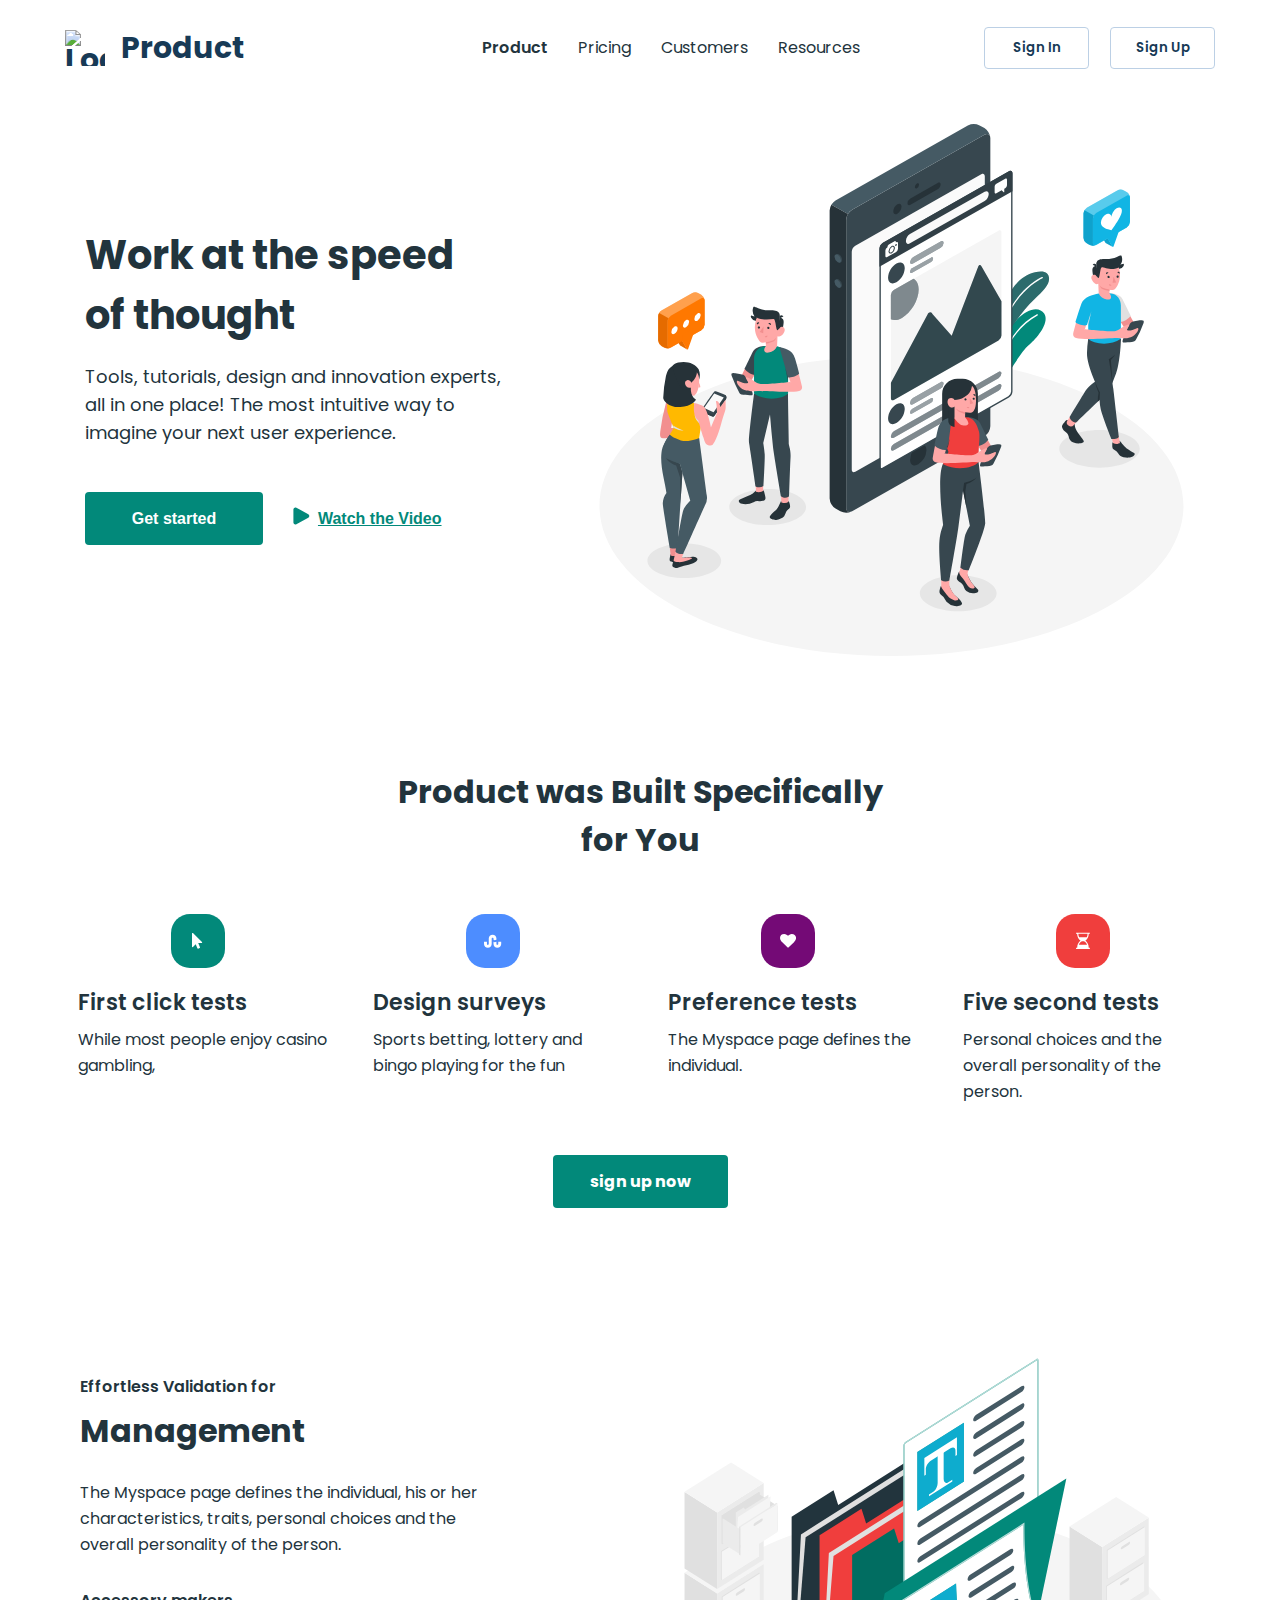
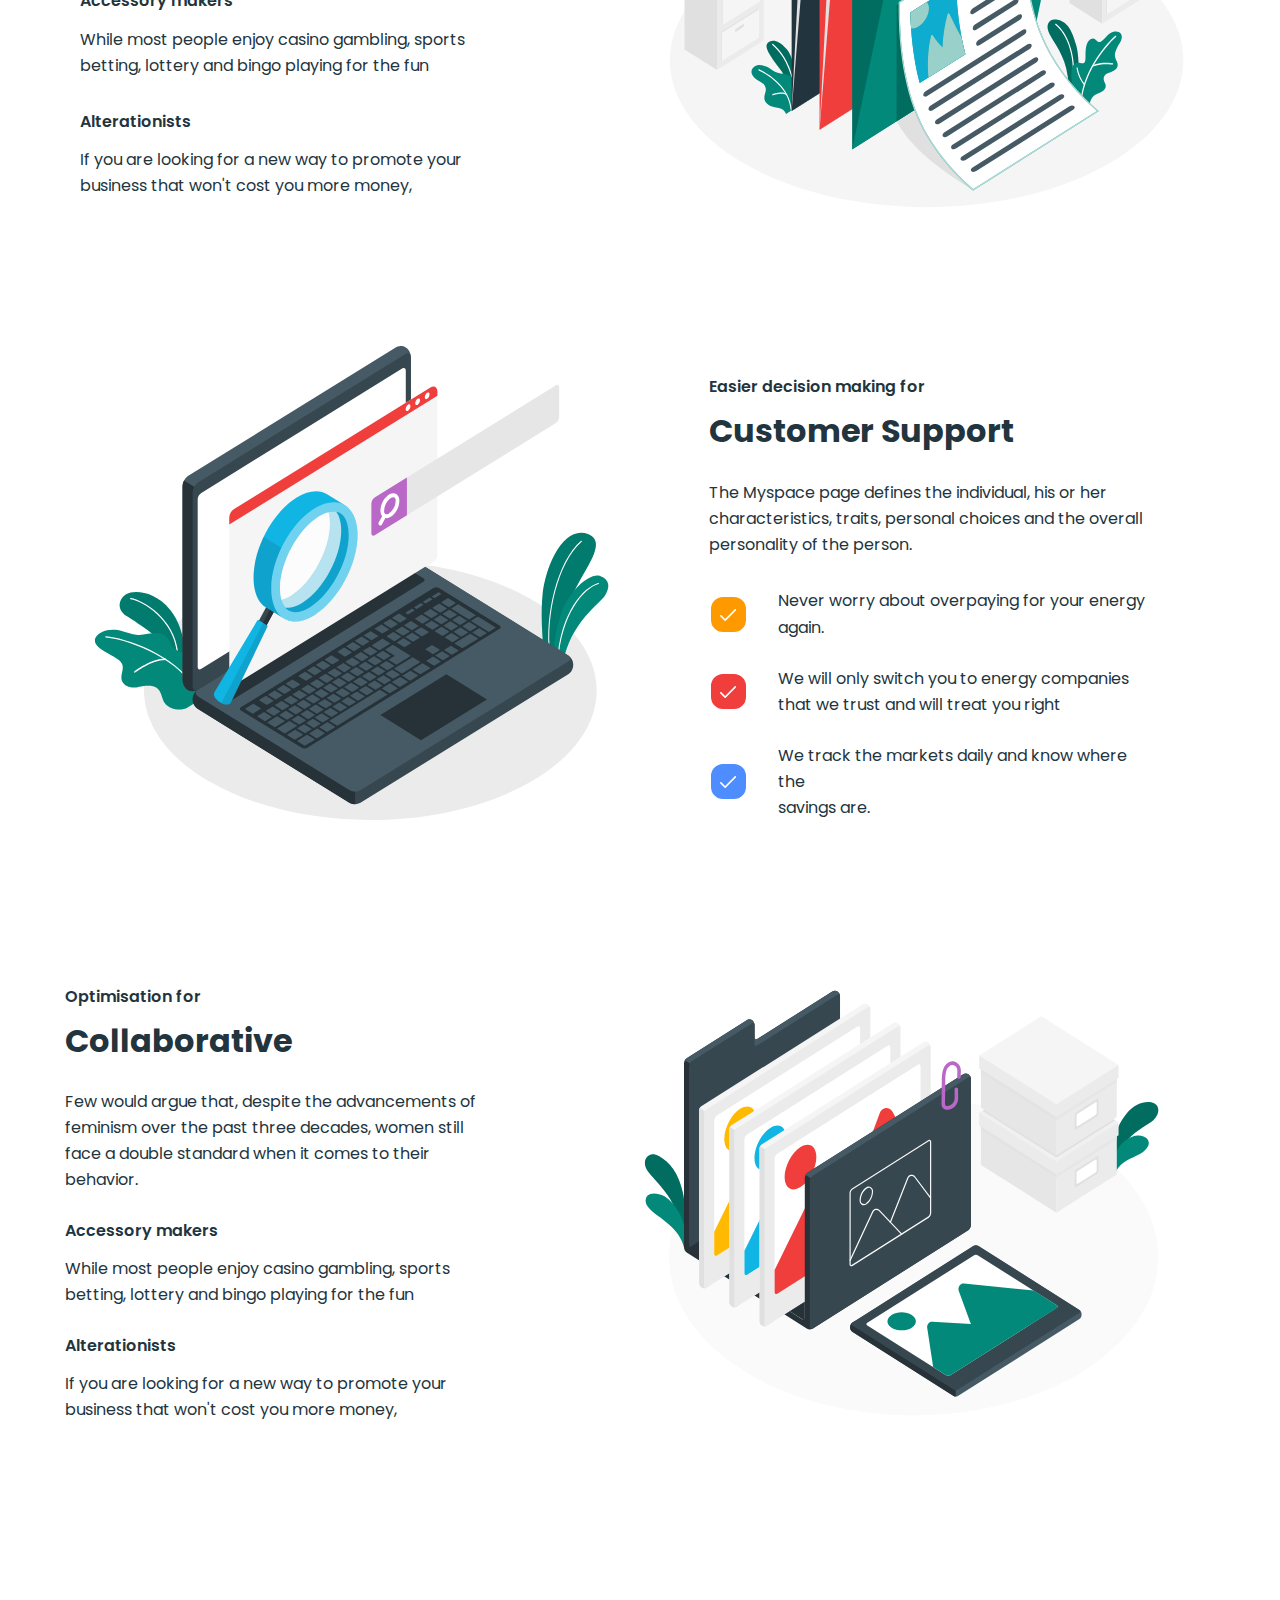
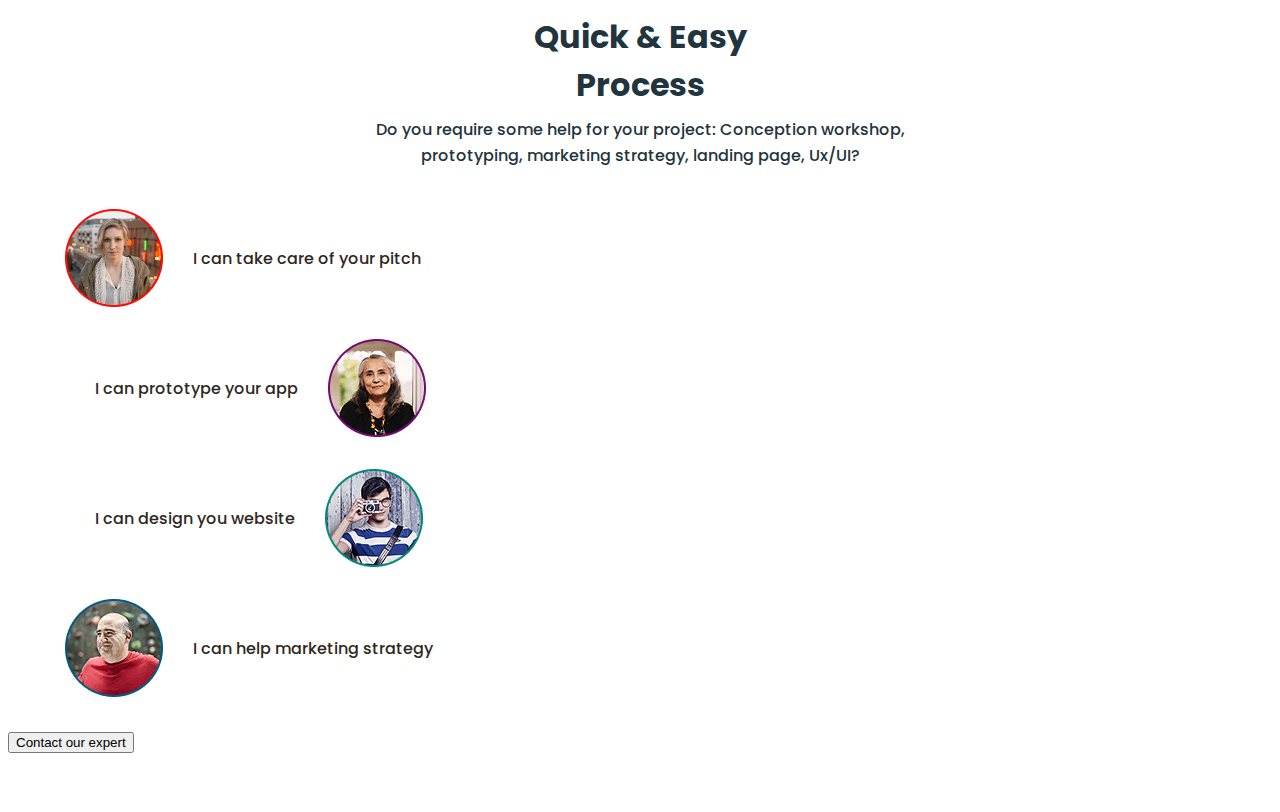
==== index.html @ a4a57d42 "add mob" ====
<!DOCTYPE html>
<html lang="en">

<head>
    <meta charset="UTF-8">
    <meta name="viewport" content="width=device-width, initial-scale=1.0">
    <title>Business promotion</title>
    <link rel="stylesheet" href="https://cdnjs.cloudflare.com/ajax/libs/modern-normalize/3.0.1/modern-normalize.min.css"
        integrity="sha512-q6WgHqiHlKyOqslT/lgBgodhd03Wp4BEqKeW6nNtlOY4quzyG3VoQKFrieaCeSnuVseNKRGpGeDU3qPmabCANg=="
        crossorigin="anonymous" referrerpolicy="no-referrer">
    <link rel="preconnect" href="https://fonts.googleapis.com">
    <link rel="preconnect" href="https://fonts.gstatic.com" crossorigin>
    <link
        href="https://fonts.googleapis.com/css2?family=Asap+Condensed:wght@500&family=Inter:opsz,wght@14..32,500;700&family=Montserrat:wght@400;500;600;700&family=Poppins:wght@400;500;600;700;800&family=Roboto:wght@400;500;700;900&display=swap"
        rel="stylesheet">
    <link rel="stylesheet" href="./css/styles.css">

</head>

<body>

    <!--#region Header-->
    <header class="header">
        <div class="container header-container">
            <a href="./index.html" class="logo">
                <img src="./images/logo.svg" alt="Logo" width="40" height="36" class="logo-img">
                Product
            </a>
            <nav class="header-nav">
                <ul class="header-nav-list">
                    <li class="header-nav-item"><a class="header-nav-link current" href="./index.html">Product</a></li>
                    <li class="header-nav-item"><a class="header-nav-link" target="_blank"
                            href="./pricing.html">Pricing</a></li>
                    <li class="header-nav-item"><a class="header-nav-link" target="_blank"
                            href="./customers.html">Customers</a></li>
                    <li class="header-nav-item"><a class="header-nav-link" target="_blank" href="">Resources</a></li>
                </ul>
            </nav>
            <ul class="header-btn-list">
                <li class="header-btn-item"><button class="header-btn" type="button">Sign In</button></li>
                <li class="header-btn-item"><button class="header-btn" type="button">Sign Up</button></li>
            </ul>
            <button class="hamburger-btn" type="button">
                <svg class="hamburger-btn-svg" width="28" height="31">
                    <use href="./images/icons.svg#icon-gamburger"></use>
                </svg>
            </button>
        </div>
    </header>
    <!--#endregion Header-->

    <main>
        <!--#region Hero-->
        <section class="hero-block">
            <div class="container hero-container">
                <div class="container-hero-div">
                    <svg class="icon-hero-mob" width="338" height="310">
                        <use href="./images/icons.svg#icon-amico-mob"></use>
                    </svg>
                    <h1 class="hero-title">Work at the speed of thought</h1>
                    <p class="hero-text">Tools, tutorials, design and innovation experts, all in one
                        place! The most intuitive way to imagine your
                        next user experience.</p>
                    <ul class="hero-list">
                        <li class="hero-item">
                            <button class="hero-btn" type="button">Get started</button>
                        </li>
                        <li>
                            <div class="video-btn">
                                <svg class="icon-video" width="20" height="18">
                                    <use href="./images/icons.svg#icon-video"></use>
                                </svg>
                                <button class="hero-btn-video" type="button">Watch the Video</button>
                            </div>
                        </li>
                    </ul>
                </div>
                <svg class="icon-hero" width="610" height="555">
                    <use href="./images/icons.svg#icon-hero-img"></use>
                </svg>

            </div>



        </section>

        <!--#endregion Hero-->

        <!--#region Feature-->
        <section class="feature-block">
            <div class="container feature-container">
                <h2 class="feature-title">Product was Built Specifically for You</h2>
                <ul class="feature-list">
                    <li class="feature-item">
                        <div class="feature-item-icon icon-cursor">
                            <svg class="icon-cursor" width="11" height="18">
                                <use href="./images/icons.svg#icon-cursor"></use>
                            </svg>
                        </div>

                        <h3 class="feature-subtitle">First click tests</h3>
                        <p class="feature-text">While most people enjoy casino gambling,</p>
                    </li>
                    <li class="feature-item">
                        <div class="feature-item-icon icon-scales">
                            <svg class="icon-scales" width="18" height="18">
                                <use href="./images/icons.svg#icon-scales"></use>
                            </svg>
                        </div>
                        <h3 class="feature-subtitle">Design surveys</h3>
                        <p class="feature-text">Sports betting, lottery and bingo playing for the fun</p>
                    </li>
                    <li class="feature-item">
                        <div class="feature-item-icon icon-heart">
                            <svg class="icon-heart" width="16" height="18">
                                <use href="./images/icons.svg#icon-heart"></use>
                            </svg>
                        </div>
                        <h3 class="feature-subtitle">Preference tests</h3>
                        <p class="feature-text">The Myspace page defines the individual.</p>
                    </li>
                    <li class="feature-item">
                        <div class="feature-item-icon icon-watch">
                            <svg class="icon-watch" width="14" height="18">
                                <use href="./images/icons.svg#icon-watch"></use>
                            </svg>
                        </div>
                        <h3 class="feature-subtitle">Five second tests</h3>
                        <p class="feature-text">Personal choices and the overall personality of the person. </p>
                    </li>
                </ul>
                <button class="feature-btn" type="button">sign up now</button>
            </div>
        </section>

        <!--#endregion Feature-->

        <!--#region Business management-->

        <section class="management">
            <div class="container container-management">
                <div class="container-management-opis">
                    <svg class="icon-management-mob" width="349" height="306">
                        <use href="./images/icons.svg#icon-management-mob"></use>
                    </svg>
                    <p class="management-text">Effortless Validation for</p>
                    <h2 class="management-title">Management</h2>
                    <p class="management-subtext">The Myspace page defines the individual, his or her characteristics,
                        traits,
                        personal choices and the
                        overall personality of the person.</p>
                    <ul class="management-list">
                        <li class="management-items">
                            <h3 class="management-subtitle">Accessory makers</h3>
                            <p class="management-subtext">While most people enjoy casino gambling, sports betting,
                                lottery
                                and
                                bingo playing for the fun
                            </p>
                        </li>
                        <li class="management-items">
                            <h3 class="management-subtitle">Alterationists</h3>
                            <p class="management-subtext">If you are looking for a new way to promote your business that
                                won't
                                cost you more money,</p>
                        </li>
                    </ul>
                </div>
                <svg class="icon-management" width="540" height="500">
                    <use href="./images/icons.svg#icon-management"></use>
                </svg>
            </div>

        </section>

        <!--#endregion Business management-->

        <!--#region Support-->

        <section class="support-block">
            <div class="container container-support">
                <div class="support-block-container">
                    <svg class="icon-support" width="540" height="500">
                        <use href="./images/icons.svg#icon-support"></use>
                    </svg>
                    <svg class="icon-support-mob" width="350" height="320">
                        <use href="./images/icons.svg#icon-support-mob"></use>
                    </svg>
                    <div class="support">
                        <p class="support-text">Easier decision making for</p>
                        <h2 class="support-title">Customer Support</h2>
                        <p class="support-text-p">The Myspace page defines the individual, his or her characteristics,
                            traits,
                            personal choices and the
                            overall
                            personality of the person.</p>
                        <ul class="support-list">
                            <li class="support-items">
                                <div class="support-items-icon">
                                    <span class="support-items-icon-tick tick-yellow">
                                        <svg class="support-icon-tick" width="17" height="12">
                                            <use href="./images/icons.svg#icon-tick"></use>
                                        </svg>
                                    </span>
                                    <p class="support-subtext">Never worry about overpaying for your energy<br> again.
                                    </p>
                                </div>
                            </li>
                            <li class="support-items">
                                <div class="support-items-icon">
                                    <span class="support-items-icon-tick tick-red">
                                        <svg class="support-icon-tick" width="17" height="12">
                                            <use href="./images/icons.svg#icon-tick"></use>
                                        </svg>
                                    </span>
                                    <p class="support-subtext">We will only switch you to energy companies<br> that we
                                        trust
                                        and
                                        will treat you right</p>
                                </div>
                            </li>
                            <li class="support-items">
                                <div class="support-items-icon">
                                    <span class="support-items-icon-tick tick-blue">
                                        <svg class="support-icon-tick" width="17" height="12">
                                            <use href="./images/icons.svg#icon-tick"></use>
                                        </svg>
                                    </span>
                                    <p class="support-subtext">We track the markets daily and know where the<br> savings
                                        are.
                                    </p>
                                </div>
                            </li>
                        </ul>
                    </div>
                </div>
            </div>
        </section>

        <!--#endregion Support-->

        <!--#region Collaboration-->

        <section class="collaboration-block">
            <div class="container container-collaboration">
                <div class="collaboration">
                    <svg class="icon-collaboration-mob" width="350" height="291">
                        <use href="./images/icons.svg#icon-collaboration-mob"></use>
                    </svg>
                    <p class="collaboration-text">Optimisation for</p>
                    <h2 class="collaboration-title">Collaborative</h2>
                    <p class="collaboration-text-p">Few would argue that, despite the advancements of feminism over the
                        past
                        three decades, women still
                        face
                        a double
                        standard when it comes to their behavior.</p>
                    <ul class="collaboration-list">
                        <li class="collaboration-items">
                            <h3 class="collaboration-subtitle">Accessory makers</h3>
                            <p class="collaboration-text-p">While most people enjoy casino gambling, sports betting,
                                lottery
                                and bingo playing for the
                                fun
                            </p>
                        </li>
                        <li class="collaboration-items">
                            <h3 class="collaboration-subtitle">Alterationists</h3>
                            <p class="collaboration-text-p">If you are looking for a new way to promote your business
                                that
                                won't cost you more money,
                            </p>
                        </li>
                    </ul>
                </div>
                <svg class="icon-collaboration" width="540" height="540">
                    <use href="./images/icons.svg#icon-collaboration"></use>
                </svg>

            </div>
        </section>

        <!--#endregion Collaboration-->

        <!--#region Staff-->

        <section class="staff-process">
            <div class="container container-staff-process">
                <h2 class="staff-process-title">Quick & Easy Process</h2>
                <p class="staff-process-text">Do you require some help for your project: Conception workshop,
                    prototyping, marketing strategy, landing page, Ux/UI?</p>
                <div class="staff-process-img">
                    <ul class="staff-process-list">
                        <li class="staff-process-items">
                            <div class="staff-process-opis avatar-girl">
                                <img src="./images/avatar-4.png" alt="avatar" width="98" height="98">
                                <p class="staff-process-subtext">I can take care of your pitch</p>
                            </div>
                        </li>
                        <li class="staff-process-items avatar-women">
                            <div class="staff-process-opis">
                                <p class="staff-process-subtext">I can prototype your app</p>
                                <img src="./images/avatar-5.png" alt="avatar" width="98" height="98">
                            </div>
                        </li>
                        <li class="staff-process-items">
                            <div class="staff-process-opis avatar-boy">
                                <p class="staff-process-subtext">I can design you website</p>
                                <img src="./images/avatar-6.png" alt="avatar" width="98" height="98">
                            </div>
                        </li>
                        <li class="staff-process-items">
                            <div class="staff-process-opis avatar-men">
                                <img src="./images/avatar-7.png" alt="avatar" width="98" height="98">
                                <p class="staff-process-subtext">I can help marketing strategy</p>
                            </div>
                        </li>
                    </ul>
                </div>
            </div>
            <button class="staff-process-btn" type="button">Contact our expert</button>
        </section>

        <!--#endregion Staff-->

        <!--#region Strategies-->

        <!-- <section class="container container-strategies">
            <h2 class="strategies-title">Contents Strategies</h2>
            <p class="strategies-text">We focus on ergonomics and meeting you where you work. It's only a keystroke
                away.</p>
            <ul class="strategies-list">
                <li class="strategies-items">
                    <img src="./images/image-9.png" alt="image-9" width="350" height="185">
                    <p class="strategies-subtext">By <span class="strategies-ari">Wahid Ari</span> | 03 March 2019</p>
                    <h3 class="strategies-subtitle">Increasing Prosperity With Positive Thinking</h3>
                </li>
                <li class="strategies-items">
                    <img src="./images/Bitmap-1.png" alt="Bitmap-1" width="350" height="185">
                    <p class="strategies-subtext">By <span class="strategies-ari">Wahid Ari</span> | 03 March 2019
                    </p>
                    <h3 class="strategies-subtitle">Motivation Is The First Step To Success</h3>
                </li>
                <li class="strategies-items">
                    <img src="./images/Bitmap-2.png" alt="Bitmap-2" width="350" height="185">
                    <p class="strategies-subtext">
                        By <span class="strategies-ari">Wahid Ari</span> | 03 March 2019
                    </p>
                    <h3 class="strategies-subtitle">Success Steps For Your Personal Or Business</h3>
                </li>
            </ul>
        </section> -->

        <!--#endregion Strategies-->


        <!--#region Pricing-->

        <!-- <section class="container container-pricing">
            <div class="pricing">
                <h2 class="pricing-title">Price Table</h2>
                <p class="pricing-text">We offer competitive price</p>
                <ul class="pricing-list">
                    <li class="pricing-items">
                        <h3 class="pricing-subtitle">Free</h3>
                        <p class="pricing-subtext">Brief price description</p>
                        <div class="pricing-card">
                            <p class="pricing-cost">0</p>
                            <div class="pricing-price">
                                <p class="pricing-currency">$</p>
                                <p class="pricing-per-month">Per / month</p>
                            </div>
                        </div>
                        <ul>
                            <li class="pricing-item-opis">Only 2 Operators</li>
                            <li class="pricing-item-opis">Notifications</li>
                            <li class="pricing-item-opis">Landing Pages</li>
                        </ul>


                        <button class="pricing-btn" type="button">Order Now</button>

                    </li>
                    <li class="pricing-items">
                        <h3 class="pricing-subtitle">Standard</h3>
                        <p class="pricing-subtext">Brief price description</p>
                        <div class="pricing-card">
                            <p class="pricing-cost-five">5</p>
                            <div class="pricing-price">
                                <p class="pricing-currency-five">$</p>
                                <p class="pricing-per-month-five">Per / month</p>
                            </div>
                        </div>
                        <ul>
                            <li class="pricing-item-opis">5+ Operators</li>
                            <li class="pricing-item-opis">Notifications</li>
                            <li class="pricing-item-opis">Landing Pages</li>
                        </ul>


                        <button class="pricing-btn-five" type="button">Order Now</button>

                    </li>
                    <li class="pricing-items">
                        <h3 class="pricing-subtitle">Premium</h3>
                        <p class="pricing-subtext">Brief price description</p>
                        <div class="pricing-card-three">
                            <p class="pricing-cost">10</p>
                            <div class="pricing-price">
                                <p class="pricing-currency">$</p>
                                <p class="pricing-per-month">Per / month</p>
                            </div>
                        </div>
                        <ul>
                            <li class="pricing-item-opis">10+ Operators</li>
                            <li class="pricing-item-opis">Notifications</li>
                            <li class="pricing-item-opis">Landing Pages</li>
                        </ul>


                        <button class="pricing-btn" type="button">Order Now</button>
                    </li>
                </ul>
            </div>
        </section> -->

        <!--#endregion Pricing-->


        <!--#region Feedback-->

        <!-- <section class="container container-feedback">
            <br class="feedback">
            <h2 class="feedback-title">What Clients Say</h2>
            <p class="feedback-text">Problems trying to resolve the conflict between<br>
                the two major realms of Classical physics: Newtonian mechanics</p>
            <ul class="feedback-list">
                <li class="feedback-items">
                    <svg class="feedback-star" width="106" height="18">
                        <use href="./images/icons.svg#icon-star"></use>
                    </svg>
                    <p class="feedback-subtext">Product helps you see how many
                        more days you need to work to
                        reach your financial goal.</p>
                    <div class="feedback-ari">
                        <img src="./images/ellipse-2.png" alt="ellipse" width="50" height="50">
                        <div class="feedback-subtitle-subtext-p">
                            <h3 class="feedback-subtitle">Wahid Ari</h3>
                            <p class="feedback-subtext-p">Designer</p>
                        </div>
                    </div>
                </li>
                <li class="feedback-items">
                    <svg class="feedback-star" width="106" height="18">
                        <use href="./images/icons.svg#icon-star"></use>
                    </svg>
                    <p class="feedback-subtext">Product helps you see how many
                        more days you need to work to
                        reach your financial goal.</p>
                    <div class="feedback-ari">
                        <img src="./images/ellipse1.png" alt="ellipse" width="50" height="50">
                        <div class="feedback-subtitle-subtext-p">
                            <h3 class="feedback-subtitle">Wahid Ari</h3>
                            <p class="feedback-subtext-p">Designer</p>
                        </div>
                    </div>
                </li>
                <li class="feedback-items">
                    <svg class="feedback-star" width="106" height="18">
                        <use href="./images/icons.svg#icon-star"></use>
                    </svg>
                    <p class="feedback-subtext">Product helps you see how many
                        more days you need to work to
                        reach your financial goal.</p>
                    <div class="feedback-ari">
                        <img src="./images/avatar-7.png" alt="ellipse" width="50" height="50">
                        <div class="feedback-subtitle-subtext-p">
                            <h3 class="feedback-subtitle">Wahid Ari</h3>
                            <p class="feedback-subtext-p">Designer</p>
                        </div>
                    </div>
                </li>
            </ul>


        </section> -->

        <!--#endregion Feedback-->

        <!--#region Promo-->

        <!-- <section class="promo">
            <div class="container container-promo">
                <div class="visually-promo">
                    <h2 class="visually-hidden">Promo</h2>
                    <p class="promo-title">Join 100 Compannies who<br> boost their business with Product</p>
                    <button class="promo-btn" type="button">Get This</button>
                </div>
                <img src="./images/screen.png" alt="promo" width="351" height="331">
            </div>


        </section> -->

        <!--#endregion Promo-->
    </main>

    <!--#region Footer-->

    <!-- <footer>
        <div class="container container-footer">
            <div class="footer-logo">
                <a href="./index.html" class="logo">
                    <img src="./images/logo.svg" alt="Logo" width="40" height="36" class="logo-img">
                    Product
                </a>
                <ul class="footer-list-icon">

                    <li class="footer-item-icon">
                        <a href="https://www.instagram.com/">
                            <svg width="24" height="24">
                                <use href="./images/icons.svg#icon-instagram"></use>
                            </svg>
                        </a>

                    </li>
                    <li class="footer-item-icon">
                        <a href="https://www.facebook.com/">
                            <svg width="24" height="24">
                                <use href="./images/icons.svg#icon-facebook"></use>
                            </svg>
                        </a>

                    </li>
                    <li class="footer-item-icon">
                        <a href="https://x.com/i/flow/signup/">
                            <svg width="24" height="24">
                                <use href="./images/icons.svg#icon-twitter"></use>
                            </svg>
                        </a>

                    </li>
                </ul>
            </div>


            <div class="footer-resourse">
                <p class="footer-text-contact"><b>Resource</b></p>
                <ul class="footer-sublist-contact">
                    <li class="footer-subitems-resourse">
                        <a class="footer-resourse-contact" href="#">About Us</a>
                    </li>
                    <li class="footer-subitems-resourse">
                        <a class="footer-resourse-contact" href="#">Blog</a>
                    </li>
                    <li class="footer-subitems-resourse">
                        <a class="footer-resourse-contact" href="#">Contac</a>
                    </li>
                    <li class="footer-subitems-resourse">
                        <a class="footer-resourse-contact" href="#">FAQ</a>
                    </li>
                </ul>
            </div>
            <div class="footer-legal">
                <p class="footer-text-contact"><b>Legal Stuff</b></p>
                <ul class="footer-sublist-contact">
                    <li class="footer-subitems-resourse">
                        <a class="footer-resourse-contact" href="#">Disclaimer</a>
                    </li>
                    <li class="footer-subitems-resourse">
                        <a class="footer-resourse-contact" href="#">Financing</a>
                    </li>
                    <li class="footer-subitems-resourse">
                        <a class="footer-resourse-contact" href="#">Privacy Policy</a>
                    </li>
                </ul>
            </div>

            <div class="footer-form">
                <p class="footer-form-text"><b>knowing you're always on the best energy deal.</b>
                </p>
                <form>
                    <label class="form-phone" for="tel">

                        <input class="form-input" id="tel" type="text" name="tel" placeholder="Enter your phone number">
                        <svg class="form-icon" width="18" height="28">
                            <use href="./images/icons.svg#icon-mobile-screen"></use>
                        </svg>
                    </label>
                    <button class="form-btn" type="button">Sign up Now</button>
                </form>
            </div>
            <p class="footer-text-finish">Made With Love By Figmaland All Right Reserved
            </p>
        </div>
    </footer> -->

    <!--#endregion Footer-->

</body>

</html>
---- css/styles.css ----
body {
    font-family: "Poppins", sans-serif;
    background-color: #fff;
    color: #22343d;
}

a {
    text-decoration: none;
}

ul,
ol {
    list-style: none;
    margin: 0;
    padding-left: 0;
}

h1,
h2,
h3,
h4,
h5,
h6,
p {
    margin: 0;
}

img {
    display: block;
}

button {
    cursor: pointer;
}

/* #region Container */

.container {
    max-width: 411px;
    padding: 0 30px;
    margin: 0 auto;
}

@media screen and (min-width: 1150px) {
    .container {
        max-width: 1150px;
        padding: 0 20px;
    }
}

/* #endregion Container */

/* #region HEADER*/

.header-container {
    display: flex;
    align-items: center;
}

.logo {
    display: flex;
    align-items: center;
    gap: 8px;
    font-weight: 700;
    font-size: 30px;
    line-height: 0.93;
    color: #173a56;
    margin-top: 21px;
    margin-bottom: 21px;
}

.header-nav,
.header-btn-list {
    display: none;
}

.hamburger-btn {
    margin-left: auto;
    border: transparent;
    background-color: transparent;
}

@media screen and (min-width: 1150px) {

    .header-nav,
    .header-btn-list {
        display: flex;
    }

    .logo {
        margin-right: 237px;
        margin-top: 0;
        margin-bottom: 0;
        gap: 16px;
    }

    .header-nav {
        margin-right: auto;
    }

    .header-nav-list {
        display: flex;
        gap: 30px;
    }

    .header-nav-link {
        display: block;
        padding: 26px 0;
        line-height: 1.75;
        color: #22343d;
    }

    .current {
        font-weight: 600;
    }

    .header-btn-list {
        display: flex;
        gap: 21px;
    }

    .header-btn {
        border: 1px solid #bcd0e5;
        border-radius: 4px;
        min-width: 105px;
        height: 42px;
        font-family: inherit;
        font-weight: 600;
        text-align: center;
        color: #173a56;
        background-color: transparent;
    }

    .header-btn:hover,
    .header-btn:focus {
        background-color: #02897a;
        color: #fff;
        border-color: transparent;
    }

    .hamburger-btn {
        display: none;
    }
}

/* #endregion HEADER */

/* #region Hero */

.icon-hero {
    display: none;
}

.icon-hero-mob {
    margin-bottom: 10px;
}

.hero-block {
    padding-top: 29px;
    padding-bottom: 50px;
}


.hero-title {
    font-weight: 700;
    font-size: 36px;
    line-height: 1.17;
    padding-bottom: 16px;
}

.hero-text {
    font-size: 18px;
    line-height: 1.56;
    padding-bottom: 45px;
    max-width: 300px;
    font-weight: 400;
    text-align: center;
}


.hero-list {
    display: flex;
    align-items: center;
    justify-content: center;
    width: 335px;
    gap: 28px;
}

.hero-btn {
    border-radius: 4px;
    width: 142px;
    height: 53px;
    background-color: #02897a;
    color: #fff;
    border: none;
    font-weight: 700;
    font-size: 16px;
    padding: 0;
}

.video-btn {
    display: flex;
    width: 165px;
}

.icon-video {
    border-radius: 2px;
    fill: #02897a;
}

.hero-btn-video {
    text-align: left;
    border: none;
    background-color: transparent;
    width: 165px;
    height: 23px;
    font-weight: 600;
    font-size: 16px;
    text-decoration: underline;
    text-decoration-skip-ink: none;
    color: #02897a;
    margin-left: 8px;
    padding: 0;
}

@media screen and (min-width: 1150px) {


    .hero-block {
        display: flex;
        padding-top: 25px;
        padding-bottom: 50px;
    }

    .icon-hero-mob {
        display: none;
    }

    .icon-hero {
        display: block;
    }

    .hero-title {
        font-size: 40px;
        line-height: 1.5;
        width: 375px;
        padding-bottom: 18px;
    }

    .hero-container {
        display: flex;
        gap: 35px;
    }

    .container-hero-div {
        width: 465px;
        padding-top: 112px;
        padding-bottom: 112px;
    }

    .hero-text {
        max-width: 425px;
        text-align: left;
    }

    .hero-list {
        gap: 30px;
        width: 400px;
        justify-content: flex-start;
    }

    .hero-btn {
        width: 178px;
    }

    .video-btn {
        display: flex;
        width: 164px;
    }

    .hero-btn-video {
        width: 164px;
    }
}

/* #endregion Hero */

/* #region Feature */

.feature-block {
    padding-top: 50px;
    padding-bottom: 50px;
}

.feature-title {
    font-weight: 700;
    font-size: 32px;
    text-align: center;
    width: 331px;
    height: 96px;
    margin: auto;
    margin-bottom: 50px;
}

.feature-item-icon {
    border-radius: 19px;
    width: 50px;
    height: 50px;
    fill: #fff;
    display: flex;
    align-items: center;
    justify-content: center;
}

.icon-cursor {
    background-color: #02897a;
}

.icon-scales {
    background-color: #4d8dff;
}

.icon-heart {
    background-color: #740a76;
}

.icon-watch {
    background-color: #f03e3d;
}

.feature-item {
    max-width: 240px;
    margin: 0 auto;
    margin-bottom: 32px;
}

.feature-item-icon {
    margin: 0 auto;
}

.feature-subtitle {
    font-weight: 600;
    font-size: 22px;
    margin-top: 24px;
    text-align: center;
}

.feature-text {
    line-height: 1.63;
    font-weight: 400;
    font-size: 16px;
    text-align: center;
    width: 226px;
    margin-top: 8px;
}

.feature-btn {
    font-family: "Poppins", sans-serif;
    font-weight: 700;
    font-size: 16px;
    color: #fff;
    width: 175px;
    height: 53px;
    border-radius: 4px;
    background: #02897a;
    align-items: center;
    display: block;
    margin: 32px auto 38px;
    padding: 0;
    border: none;
}

@media screen and (min-width: 1150px) {
    .feature-block {
        padding-bottom: 25px;
    }

    .feature-title {
        width: 500px;
    }

    .feature-list {
        display: flex;
        gap: 30px;
    }

    .feature-item {
        width: calc((100% - 90px) / 4);
        margin-bottom: 0;
    }

    .feature-item-icon {
        width: 54px;
        height: 54px;
    }

    .feature-subtitle {
        margin-top: 18px;
        text-align: left;
    }

    .feature-text {

        text-align: start;
        width: 255px;
        margin-top: 8px;
    }

    .feature-btn {
        margin: 50px auto;
    }
}

/* #endregion Feature */

/* #region Business management */

.icon-management {
    display: none;
}

.management {
    padding-top: 50px;
    padding-bottom: 50px;
    display: flex;
    gap: 84px;
}

.icon-management-mob {
    margin-bottom: 50px;
}

.management-text {
    font-weight: 600;
    font-size: 16px;
    margin-bottom: 8px;
}

.management-title {
    font-weight: 700;
    font-size: 32px;
    margin-bottom: 16px;
}

.management-subtext {
    font-weight: 400;
    font-size: 16px;
    line-height: 1.63;
    margin-bottom: 16px;
    max-width: 314px;
}

.management-subtitle {
    font-weight: 600;
    font-size: 16px;
    line-height: 1.63;
    margin-bottom: 12px;
}


@media screen and (min-width: 1150px) {
    .icon-management-mob {
        display: none;
    }

    .icon-management {
        display: block;
        margin-right: auto;
    }

    .management {
        padding-bottom: 50px;
        justify-content: center;
    }

    .container-management {
        display: flex;
        gap: 84px;
    }

    .container-management-opis {
        width: 496px;
        margin: 0 auto;
    }

    .management-text {
        margin-top: 41px;
    }

    .management-title {
        margin-bottom: 25px;
    }

    .management-subtext {
        max-width: 408px;
        margin-bottom: 30px;
    }
}

/* #endregion Business management */

/* #region Support */

.icon-support {
    display: none;
}

.support-block {
    padding-top: 50px;
    padding-bottom: 50px;
    display: flex;
    gap: 84px;
}

.icon-support-mob {
    margin-bottom: 50px;
}

.support {
    width: 339px;
}

.support-text {
    font-weight: 600;
    font-size: 16px;
    margin-bottom: 8px;
}

.support-title {
    font-weight: 700;
    font-size: 32px;
    margin-bottom: 15px;
}

.support-text-p {
    font-weight: 400;
    font-size: 16px;
    line-height: 1.63;
    margin-bottom: 16px;
    width: 309px;
}

.support-items {
    display: flex;
    align-items: center;
    margin-top: 16px;
}

.support-items-icon {
    display: flex;
    align-items: center;
    column-gap: 30px;
}

.support-items-icon-tick {
    border: 2.92px solid #fff;
    border-radius: 14px;
    width: 35px;
    height: 35px;
    fill: #fff;
    display: flex;
    align-items: center;
    justify-content: center;
}

.tick-yellow {
    background-color: #f90;
}

.tick-red {
    background-color: #f03e3d;
}

.tick-blue {
    background-color: #4d8dff;
}

.support-subtext {
    font-weight: 400;
    font-size: 16px;
    line-height: 1.63;
    width: 257px;
}

br {
    display: none;
}

@media screen and (min-width: 1150px) {
    .icon-support-mob {
        display: none;
    }

    .icon-support {
        display: block;
    }

    .support-block-container {
        display: flex;
        gap: 84px;
    }

    .support {
        width: 486px;
        margin-top: 41px;
    }

    .support-title {
        margin-bottom: 25px;
    }

    .support-text-p {
        width: 437px;
        margin-bottom: 30px;
    }

    .support-items {
        margin-top: 25px;
    }

    .support-items-icon {
        row-gap: 25px;
        flex-shrink: 0;
    }

    .support-subtext {
        width: 375px;
    }

    br {
        display: block;
    }
}

/* #endregion Support */

/* #region Collaboration */

.icon-collaboration {
    display: none;
}

.collaboration-block {
    padding-top: 50px;
    padding-bottom: 70px;
}

.icon-collaboration-mob {
    margin-bottom: 50px;
}

.collaboration-text {
    font-weight: 600;
    font-size: 16px;
    margin-bottom: 8px;
}

.collaboration-title {
    font-weight: 700;
    font-size: 32px;
    margin-bottom: 16px;
}

.collaboration-text-p {
    font-weight: 400;
    font-size: 16px;
    line-height: 1.63;
    margin-bottom: 8px;
    width: 320px;
}

.collaboration-items {
    margin-bottom: 16px;
}

.collaboration-subtitle {
    font-weight: 600;
    font-size: 16px;
    line-height: 1.63;
    margin-bottom: 12px;
}

@media screen and (min-width: 1150px) {

    .icon-collaboration-mob {
        display: none;
    }

    .icon-collaboration {
        display: block;
    }

    .container-collaboration {
        display: flex;
        gap: 84px;
    }

    .collaboration {
        width: 486px;
    }

    .collaboration-text {
        margin-top: 51px;
    }

    .collaboration-title {
        margin-bottom: 24px;
    }

    .collaboration-text-p {
        width: 426px;
        margin-bottom: 24px;
    }

    .collaboration-items {
        margin-bottom: 25px;
    }

}

/* #endregion Collaboration */

/* #region Staff */

.staff-process {
    padding-top: 70px;
    padding-bottom: 50px;
}

.staff-process-title {
    font-weight: 700;
    font-size: 32px;
    text-align: center;
    max-width: 348px;
    margin: 0 auto;
    margin-bottom: 8px;
}

.staff-process-text {
    font-weight: 500;
    font-size: 16px;
    line-height: 1.62;
    max-width: 542px;
    text-align: center;
    margin: 0 auto;
    margin-bottom: 40px;
}

.staff-process-items {
    margin-bottom: 32px;
}

.staff-process-opis {
    display: flex;
    align-items: center;
}

.staff-process-subtext {
    font-weight: 500;
    font-size: 16px;
    color: #2f281e;
    text-align: center;
    margin: 0 10px;
    padding: 12px 20px;
}


/* Четвертый элемент (перемещает



/* #endregion Staff */
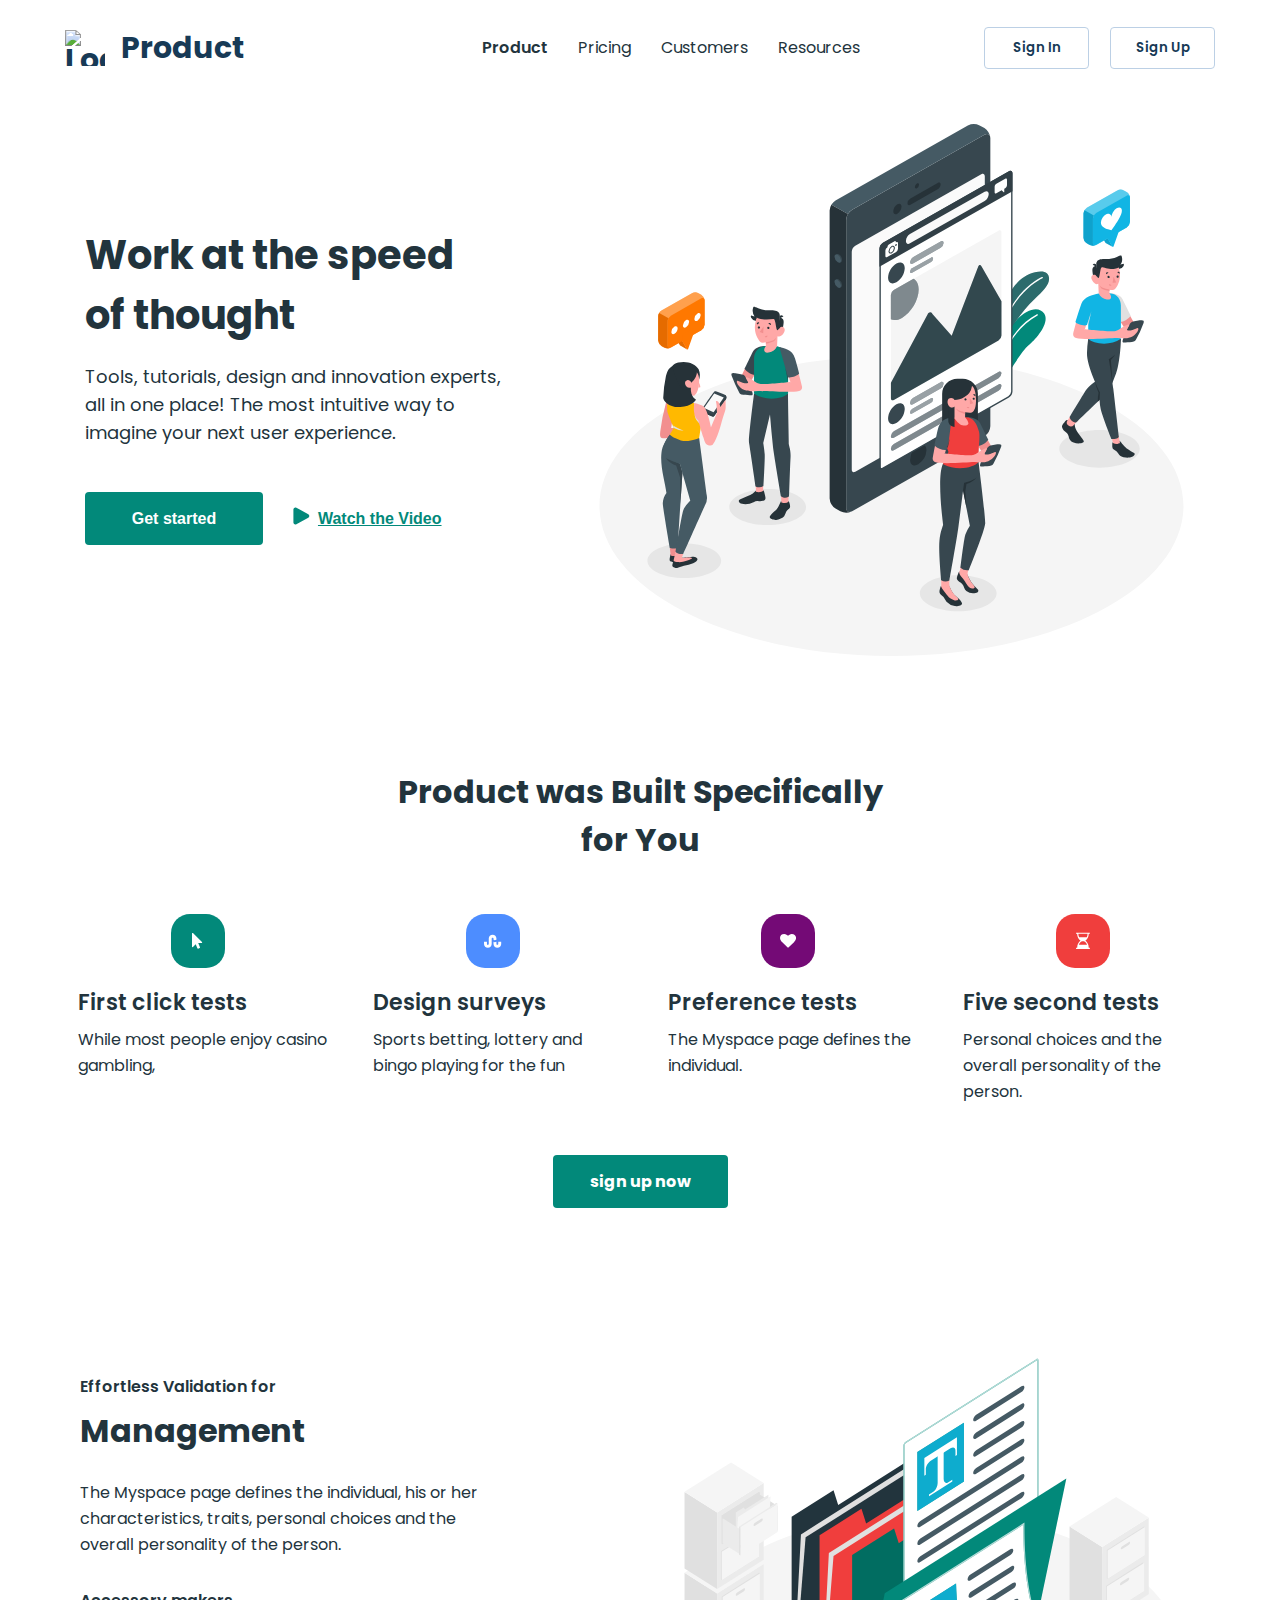
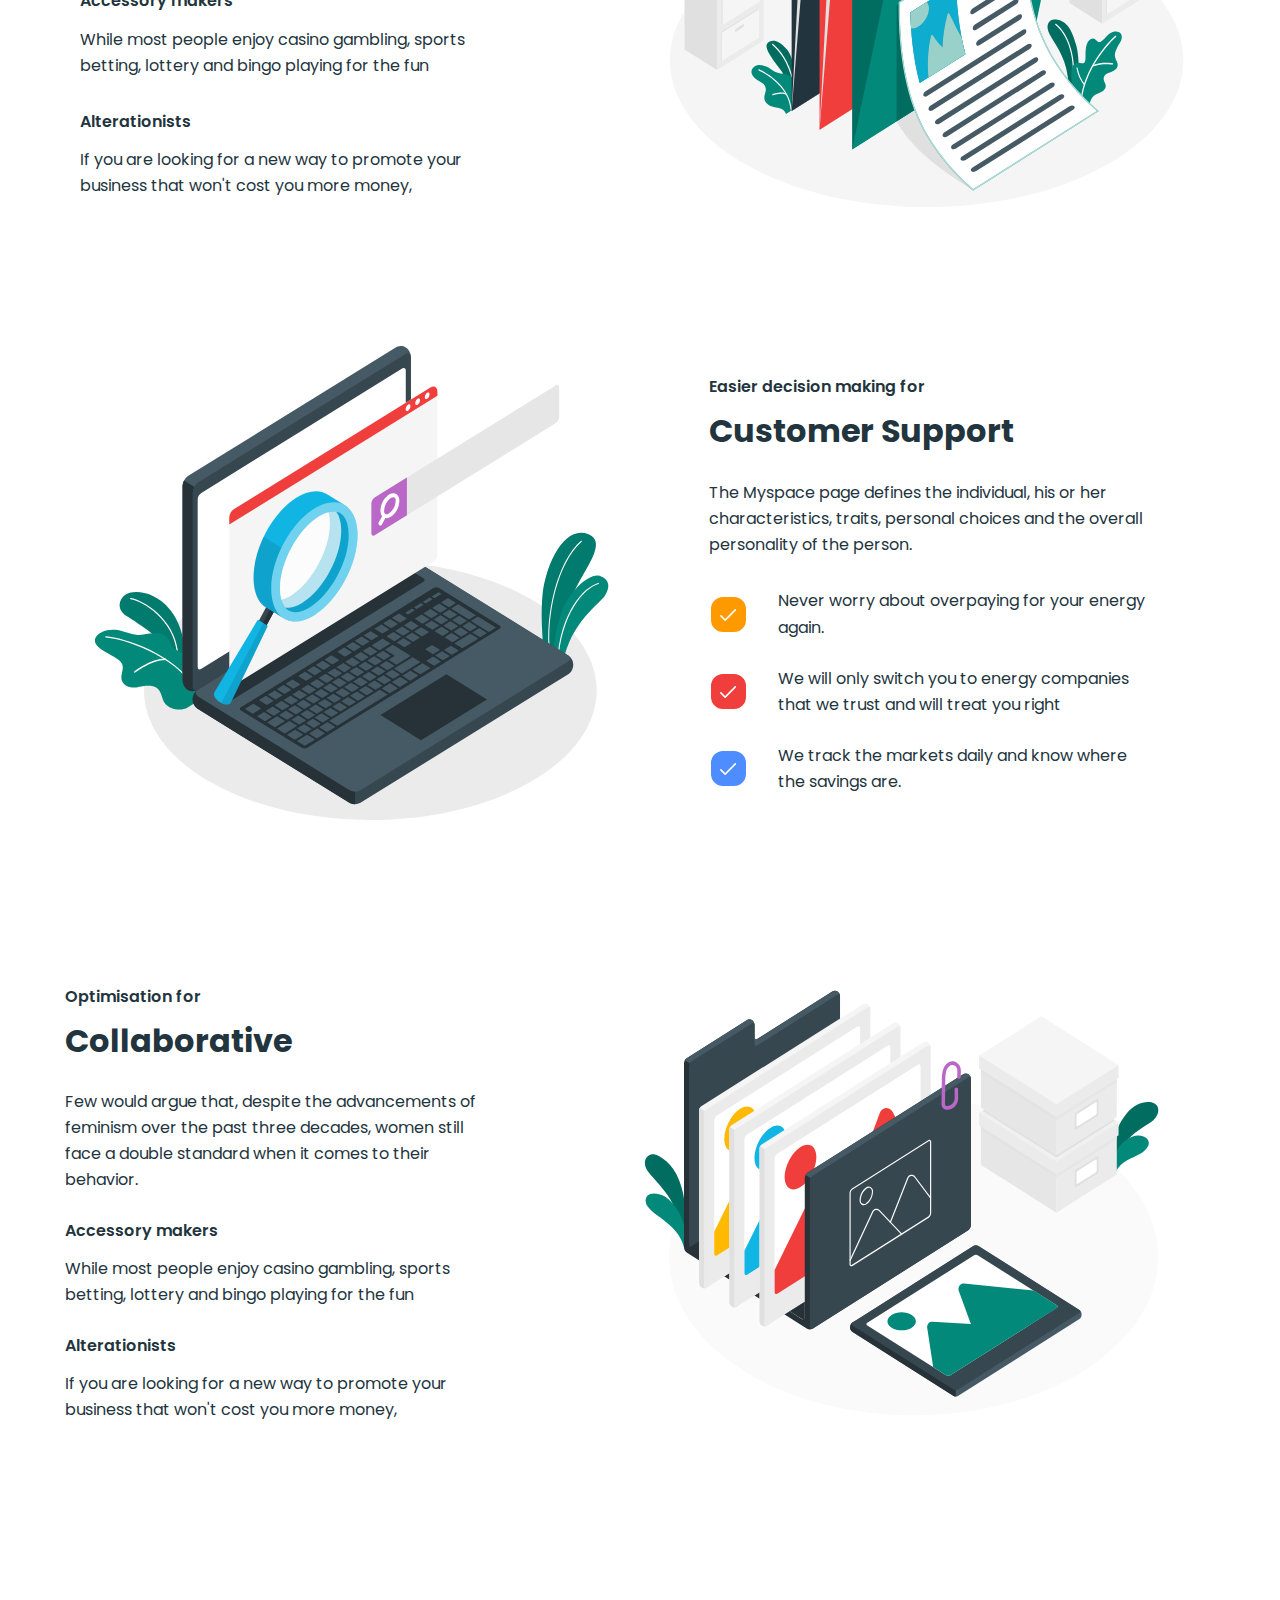
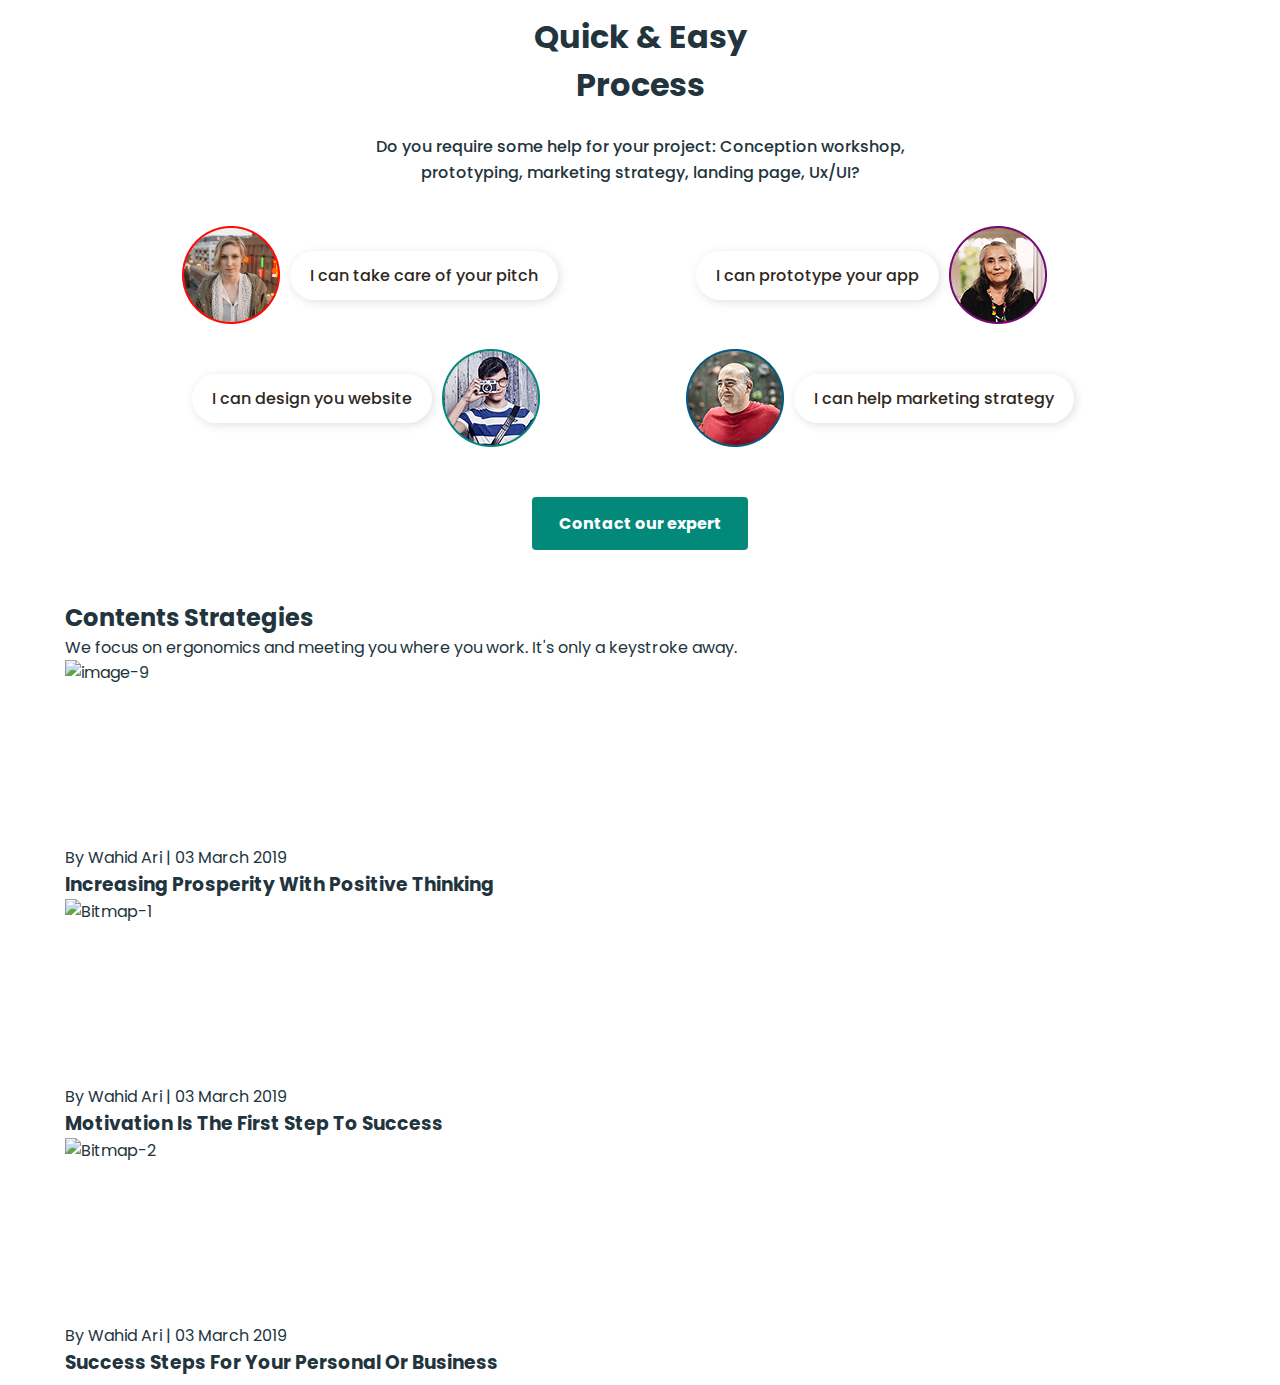
==== commit 535d1f15: "staff" ====
--- a/index.html
+++ b/index.html
@@ -203,7 +203,8 @@
                                             <use href="./images/icons.svg#icon-tick"></use>
                                         </svg>
                                     </span>
-                                    <p class="support-subtext">Never worry about overpaying for your energy<br> again.
+                                    <p class="support-subtext">Never worry about overpaying for your energy<br
+                                            class="support-br"> again.
                                     </p>
                                 </div>
                             </li>
@@ -214,7 +215,8 @@
                                             <use href="./images/icons.svg#icon-tick"></use>
                                         </svg>
                                     </span>
-                                    <p class="support-subtext">We will only switch you to energy companies<br> that we
+                                    <p class="support-subtext">We will only switch you to energy companies<br
+                                            class="support-br"> that we
                                         trust
                                         and
                                         will treat you right</p>
@@ -227,7 +229,8 @@
                                             <use href="./images/icons.svg#icon-tick"></use>
                                         </svg>
                                     </span>
-                                    <p class="support-subtext">We track the markets daily and know where the<br> savings
+                                    <p class="support-subtext">We track the markets daily and know where the<br
+                                            class="support-br"> savings
                                         are.
                                     </p>
                                 </div>
@@ -293,40 +296,41 @@
                 <div class="staff-process-img">
                     <ul class="staff-process-list">
                         <li class="staff-process-items">
-                            <div class="staff-process-opis avatar-girl">
+                            <div class="staff-process-opis">
                                 <img src="./images/avatar-4.png" alt="avatar" width="98" height="98">
                                 <p class="staff-process-subtext">I can take care of your pitch</p>
                             </div>
                         </li>
-                        <li class="staff-process-items avatar-women">
+                        <li class="staff-process-items">
                             <div class="staff-process-opis">
-                                <p class="staff-process-subtext">I can prototype your app</p>
+                                <p class="staff-process-subtext">I can prototype your<br class="staff-br"> app</p>
                                 <img src="./images/avatar-5.png" alt="avatar" width="98" height="98">
                             </div>
                         </li>
                         <li class="staff-process-items">
-                            <div class="staff-process-opis avatar-boy">
-                                <p class="staff-process-subtext">I can design you website</p>
+                            <div class="staff-process-opis">
+                                <p class="staff-process-subtext">I can design you<br class="staff-br"> website</p>
                                 <img src="./images/avatar-6.png" alt="avatar" width="98" height="98">
                             </div>
                         </li>
                         <li class="staff-process-items">
-                            <div class="staff-process-opis avatar-men">
+                            <div class="staff-process-opis">
                                 <img src="./images/avatar-7.png" alt="avatar" width="98" height="98">
                                 <p class="staff-process-subtext">I can help marketing strategy</p>
                             </div>
                         </li>
                     </ul>
                 </div>
-            </div>
-            <button class="staff-process-btn" type="button">Contact our expert</button>
+                <button class="staff-process-btn" type="button">Contact our expert</button>
+            </div>
+
         </section>
 
         <!--#endregion Staff-->
 
         <!--#region Strategies-->
 
-        <!-- <section class="container container-strategies">
+        <section class="container container-strategies">
             <h2 class="strategies-title">Contents Strategies</h2>
             <p class="strategies-text">We focus on ergonomics and meeting you where you work. It's only a keystroke
                 away.</p>
@@ -350,7 +354,7 @@
                     <h3 class="strategies-subtitle">Success Steps For Your Personal Or Business</h3>
                 </li>
             </ul>
-        </section> -->
+        </section>
 
         <!--#endregion Strategies-->
 
--- a/css/styles.css
+++ b/css/styles.css
@@ -582,7 +582,7 @@
     width: 257px;
 }
 
-br {
+.support-br {
     display: none;
 }
 
@@ -764,9 +764,91 @@
     padding: 12px 20px;
 }
 
-
-/* Четвертый элемент (перемещает
-
-
-
-/* #endregion Staff */+.staff-process-list {
+    display: flex;
+    flex-direction: column;
+}
+
+.staff-process-items:nth-child(2) {
+    order: 4;
+}
+
+.staff-process-items:nth-child(2),
+.staff-process-items:nth-child(3) {
+    margin-left: auto;
+}
+
+.staff-process-btn {
+    width: 216px;
+    height: 53px;
+    background: #02897a;
+    border-radius: 4px;
+    font-family: "Poppins", sans-serif;
+    font-weight: 700;
+    font-size: 16px;
+    color: #fff;
+    display: block;
+    margin: 0 auto;
+    border: none;
+    padding: 0;
+}
+
+@media screen and (min-width: 1150px) {
+    .staff-br {
+        display: none;
+    }
+
+    .staff-process {
+        margin: 0 auto;
+    }
+
+    .container-staff-process {
+        max-width: 916px;
+    }
+
+    .staff-process-title {
+        margin-bottom: 25px;
+    }
+
+    .staff-process-list {
+        display: flex;
+        column-gap: 91px;
+        row-gap: 25px;
+        flex-wrap: wrap;
+        margin-bottom: 50px;
+        flex-direction: row;
+    }
+
+    .staff-process-items {
+        width: calc((100% - 91px) / 2);
+        margin-bottom: 0;
+    }
+
+    .staff-process-subtext {
+        max-width: 281px;
+        max-height: 50px;
+        justify-content: center;
+        fill: #fff;
+        box-shadow: 2px 2px 10px 0 rgba(23, 58, 86, 0.15);
+        margin: 0 10px;
+        border-radius: 30px;
+        padding: 12px 20px;
+        display: inline-block;
+    }
+
+    .staff-process-items:nth-child(2) {
+        order: 0;
+    }
+
+    .staff-process-items:nth-child(2),
+    .staff-process-items:nth-child(3) {
+        margin: 0 auto;
+    }
+}
+
+/* #endregion Staff */
+
+/* #region Strategies */
+
+
+/* #endregion Strategies */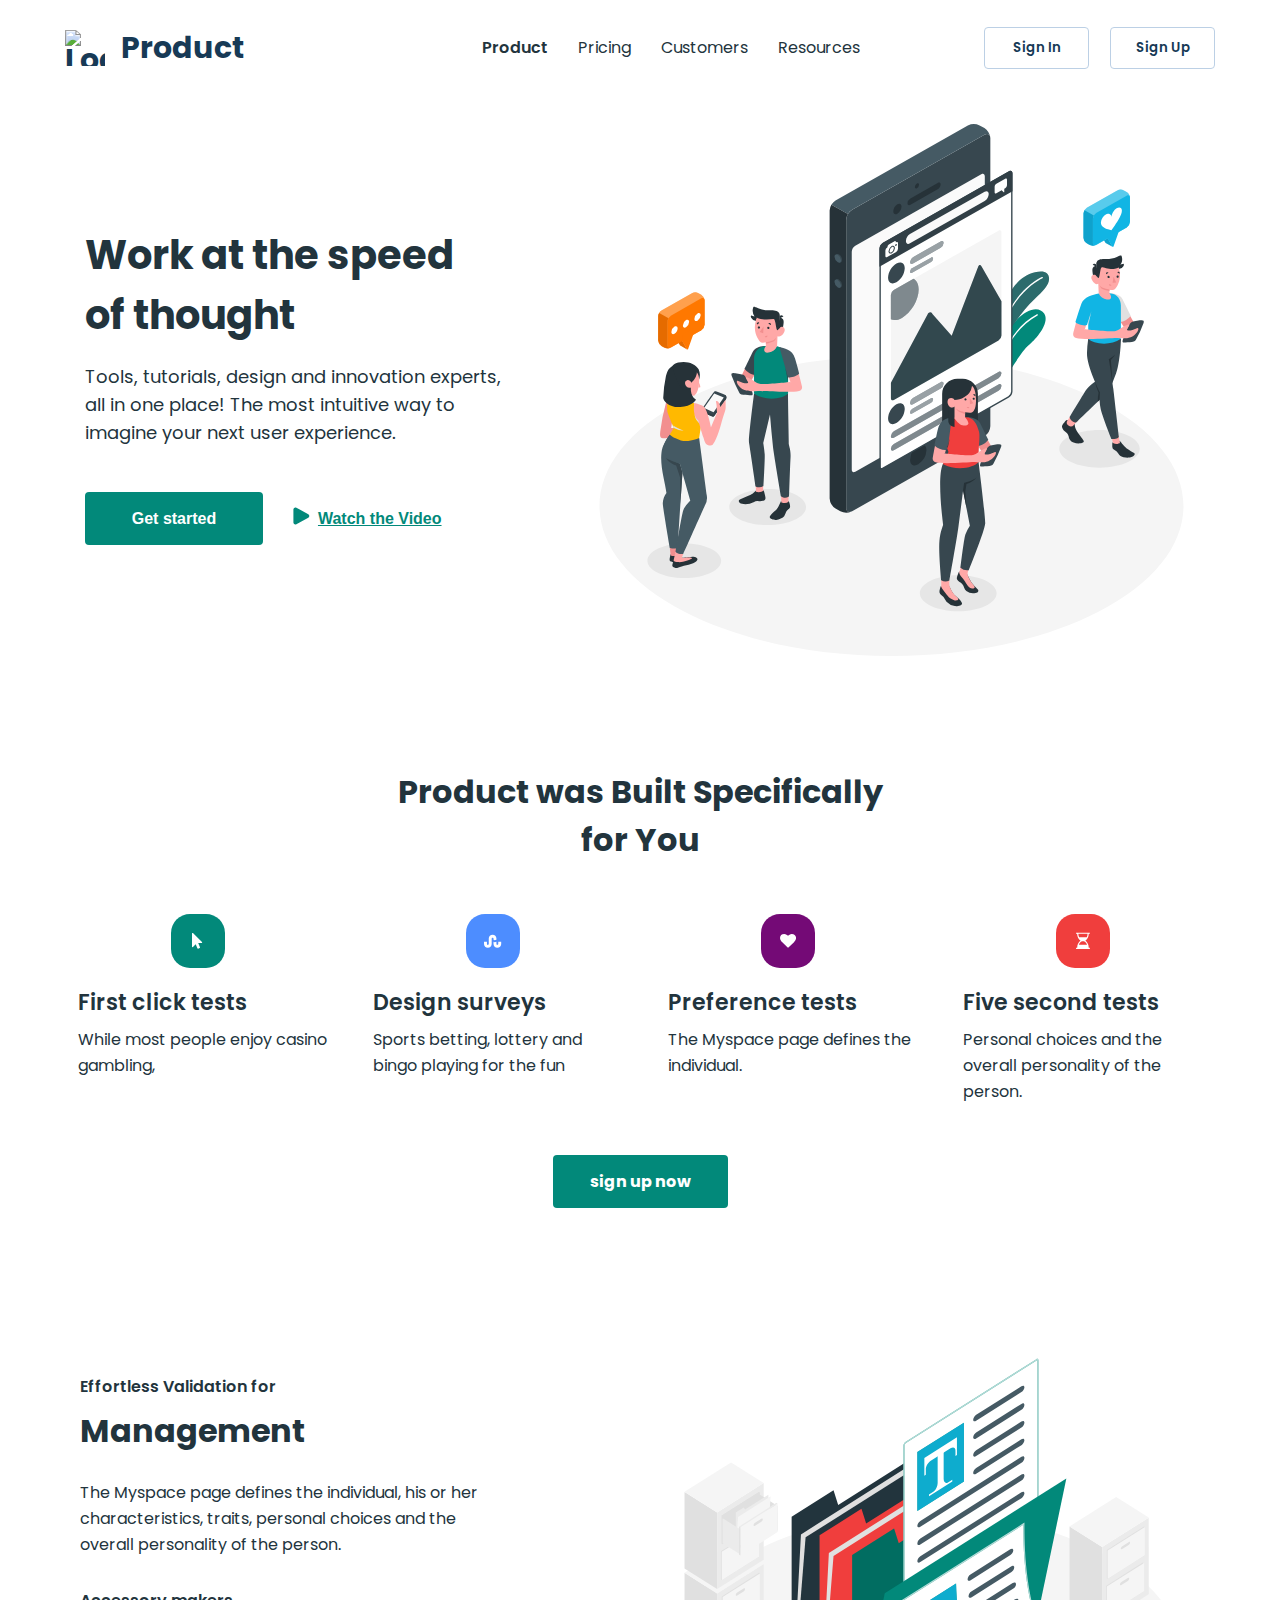
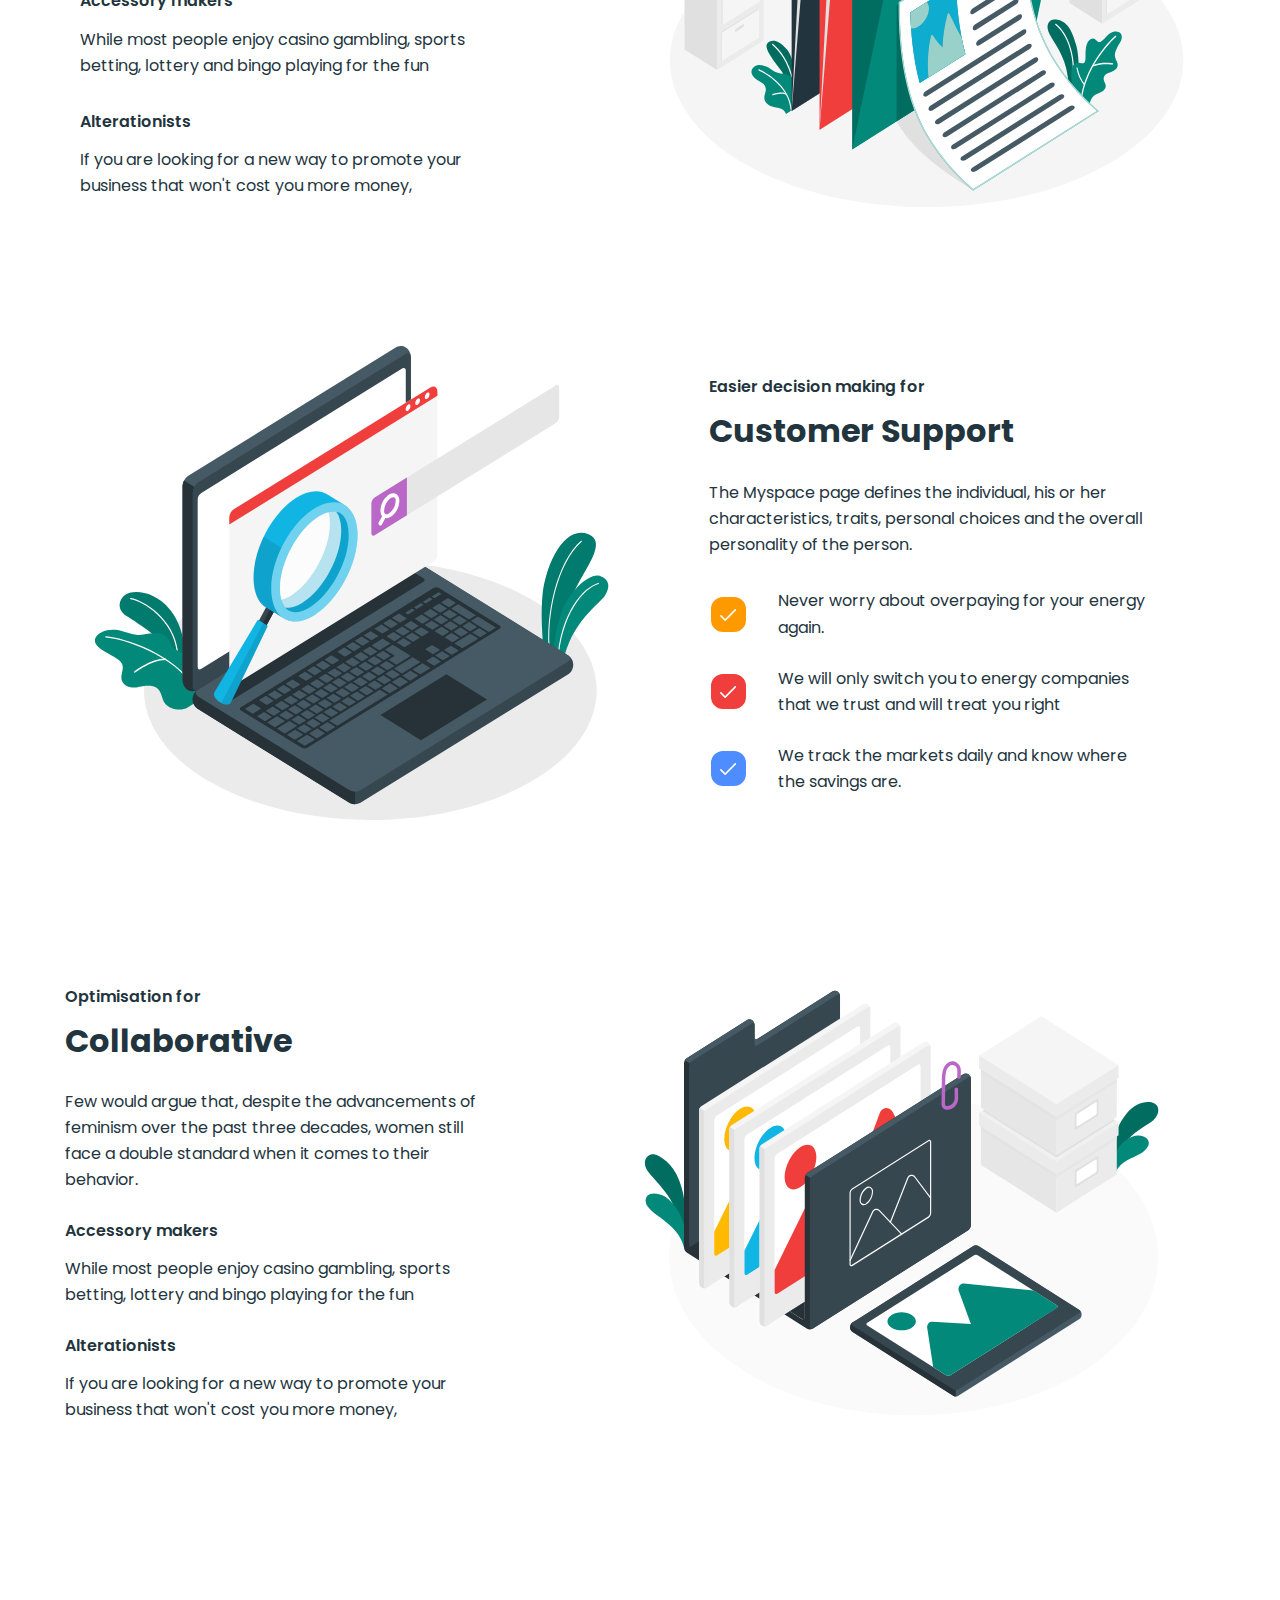
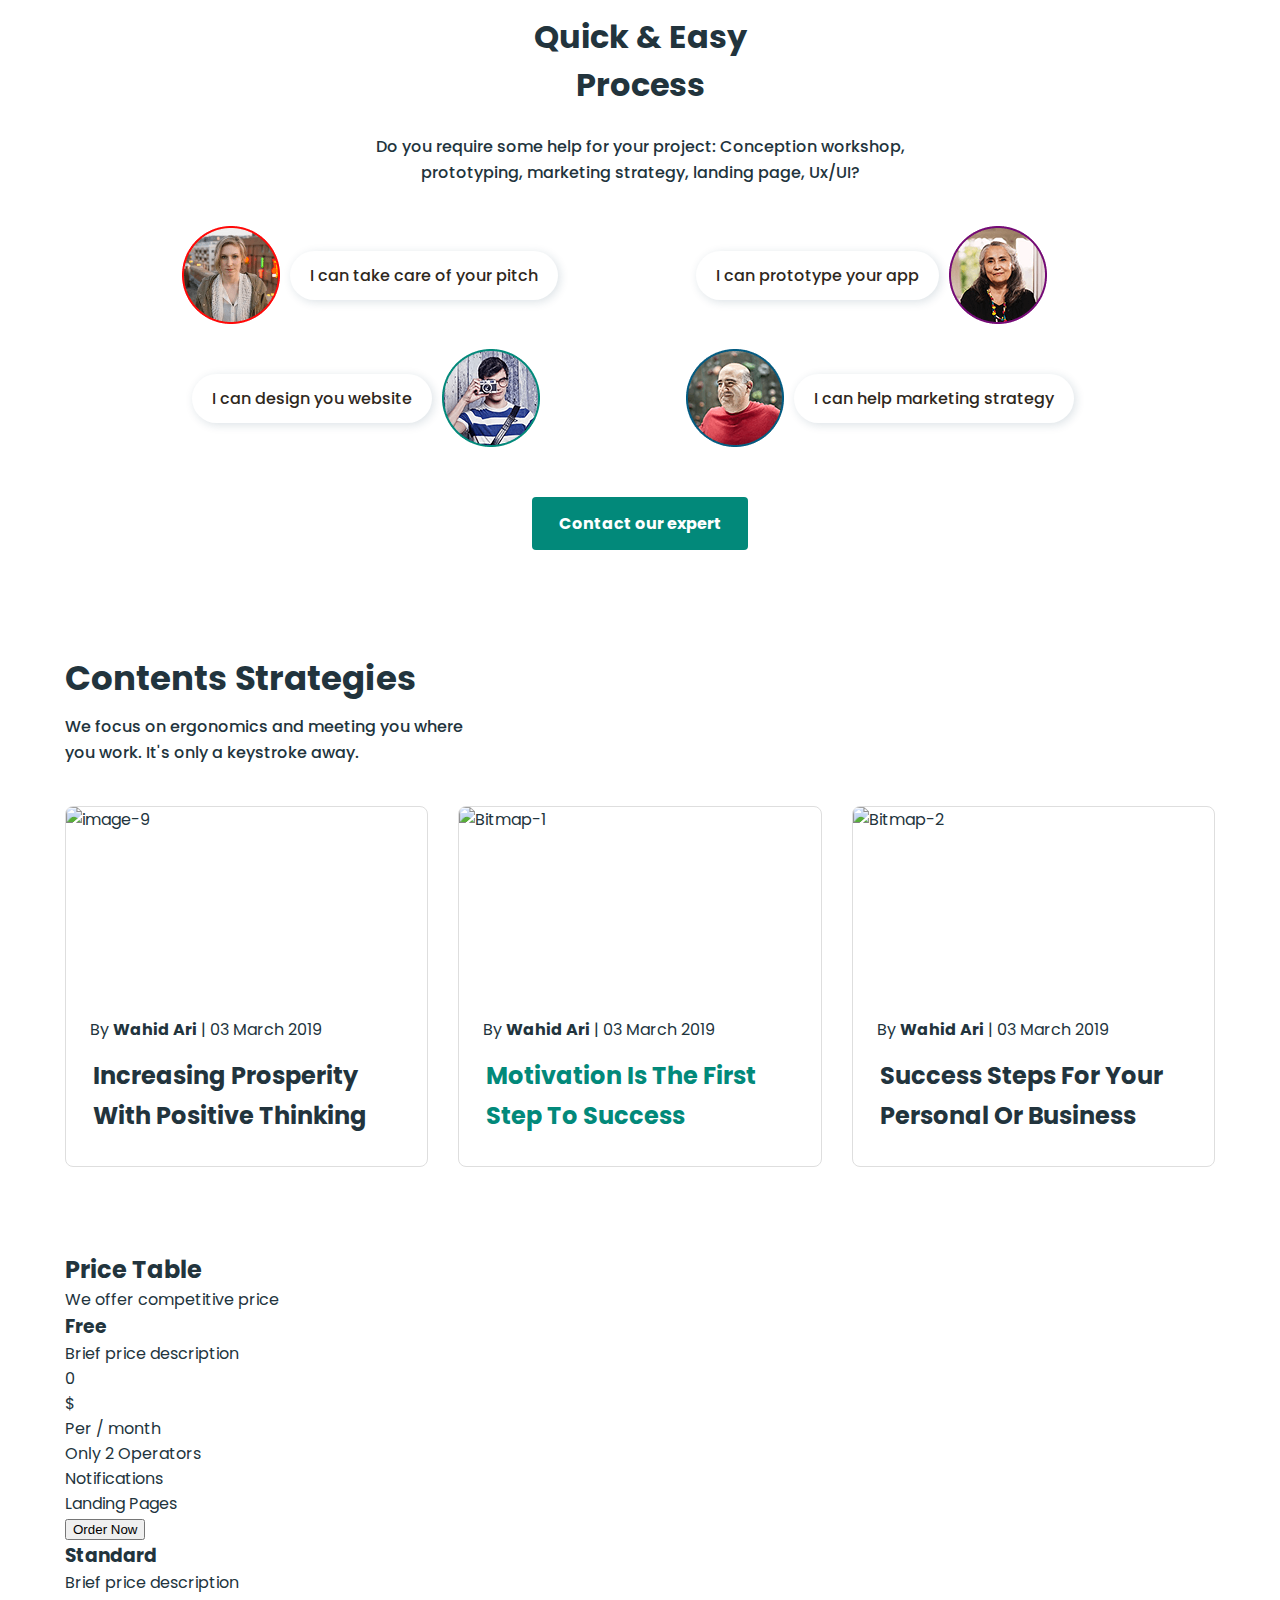
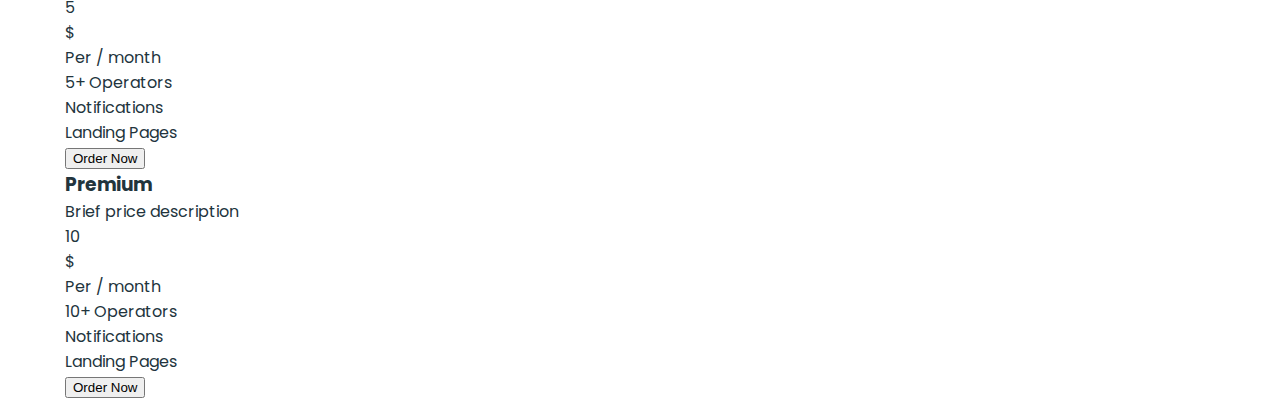
==== commit b16cd796: "add strategies section" ====
--- a/index.html
+++ b/index.html
@@ -330,30 +330,34 @@
 
         <!--#region Strategies-->
 
-        <section class="container container-strategies">
-            <h2 class="strategies-title">Contents Strategies</h2>
-            <p class="strategies-text">We focus on ergonomics and meeting you where you work. It's only a keystroke
-                away.</p>
-            <ul class="strategies-list">
-                <li class="strategies-items">
-                    <img src="./images/image-9.png" alt="image-9" width="350" height="185">
-                    <p class="strategies-subtext">By <span class="strategies-ari">Wahid Ari</span> | 03 March 2019</p>
-                    <h3 class="strategies-subtitle">Increasing Prosperity With Positive Thinking</h3>
-                </li>
-                <li class="strategies-items">
-                    <img src="./images/Bitmap-1.png" alt="Bitmap-1" width="350" height="185">
-                    <p class="strategies-subtext">By <span class="strategies-ari">Wahid Ari</span> | 03 March 2019
-                    </p>
-                    <h3 class="strategies-subtitle">Motivation Is The First Step To Success</h3>
-                </li>
-                <li class="strategies-items">
-                    <img src="./images/Bitmap-2.png" alt="Bitmap-2" width="350" height="185">
-                    <p class="strategies-subtext">
-                        By <span class="strategies-ari">Wahid Ari</span> | 03 March 2019
-                    </p>
-                    <h3 class="strategies-subtitle">Success Steps For Your Personal Or Business</h3>
-                </li>
-            </ul>
+        <section class="strategies">
+            <div class="container container-strategies">
+                <h2 class="strategies-title">Contents Strategies</h2>
+                <p class="strategies-text">We focus on ergonomics and meeting you where you work. It's only a keystroke
+                    away.</p>
+                <ul class="strategies-list">
+                    <li class="strategies-items">
+                        <img src="./images/image-9.png" alt="image-9" width="350" height="185">
+                        <p class="strategies-subtext">By <span class="strategies-ari">Wahid Ari</span> | 03 March 2019
+                        </p>
+                        <h3 class="strategies-subtitle">Increasing Prosperity With Positive Thinking</h3>
+                    </li>
+                    <li class="strategies-items">
+                        <img src="./images/bitmap-1.png" alt="Bitmap-1" width="350" height="185">
+                        <p class="strategies-subtext">By <span class="strategies-ari">Wahid Ari</span> | 03 March 2019
+                        </p>
+                        <h3 class="strategies-subtitle strategies-subtitle-green">Motivation Is The First Step To
+                            Success</h3>
+                    </li>
+                    <li class="strategies-items">
+                        <img src="./images/bitmap-2.png" alt="Bitmap-2" width="350" height="185">
+                        <p class="strategies-subtext">
+                            By <span class="strategies-ari">Wahid Ari</span> | 03 March 2019
+                        </p>
+                        <h3 class="strategies-subtitle">Success Steps For Your Personal Or Business</h3>
+                    </li>
+                </ul>
+            </div>
         </section>
 
         <!--#endregion Strategies-->
@@ -361,7 +365,7 @@
 
         <!--#region Pricing-->
 
-        <!-- <section class="container container-pricing">
+        <section class="container container-pricing">
             <div class="pricing">
                 <h2 class="pricing-title">Price Table</h2>
                 <p class="pricing-text">We offer competitive price</p>
@@ -427,7 +431,7 @@
                     </li>
                 </ul>
             </div>
-        </section> -->
+        </section>
 
         <!--#endregion Pricing-->
 
--- a/css/styles.css
+++ b/css/styles.css
@@ -850,5 +850,102 @@
 
 /* #region Strategies */
 
-
-/* #endregion Strategies */+.strategies {
+    box-sizing: border-box;
+    padding-top: 50px;
+    padding-bottom: 61px;
+}
+
+.strategies-title {
+    font-weight: 700;
+    font-size: 34px;
+    margin-bottom: 8px;
+}
+
+.strategies-text {
+    font-weight: 500;
+    font-size: 16px;
+    line-height: 1.63;
+    width: 349px;
+    text-align: center;
+    margin-bottom: 40px;
+}
+
+.strategies-items {
+    border-radius: 8px 8px 0 0;
+    width: 350px;
+    margin-bottom: 16px;
+}
+
+.strategies-subtext {
+    margin-top: 24px;
+    font-weight: 400;
+    font-size: 16px;
+    line-height: 1.75;
+    margin-bottom: 12px;
+    text-align: left;
+}
+
+.strategies-ari {
+    font-weight: 700;
+}
+
+.strategies-subtitle {
+    font-weight: 700;
+    font-size: 24px;
+    line-height: 1.67;
+    width: 294px;
+    padding-bottom: 40px;
+}
+
+.strategies-subtitle-green {
+    color: #02897a;
+}
+
+@media screen and (min-width: 1150px) {
+    .strategies {
+        padding-top: 53px;
+        padding-bottom: 85px;
+    }
+
+    .strategies-title {
+        margin-bottom: 10px;
+    }
+
+    .strategies-text {
+        width: 405px;
+        text-align: left;
+    }
+
+    .strategies-list {
+        display: flex;
+        gap: 30px;
+    }
+
+    .strategies-items {
+        border: 1px solid #dedede;
+        border-radius: 8px;
+        width: 350px;
+        height: 359px;
+        margin: 0;
+        flex-basis: calc((100% - 60px) / 3);
+        overflow: hidden;
+    }
+
+    .strategies-subtext {
+        padding-left: 24px;
+    }
+
+    .strategies-subtitle {
+        padding-left: 27px;
+        width: 306px;
+    }
+}
+
+
+/* #endregion Strategies */
+
+/* #region Pricing */
+
+
+/* #endregion Pricing */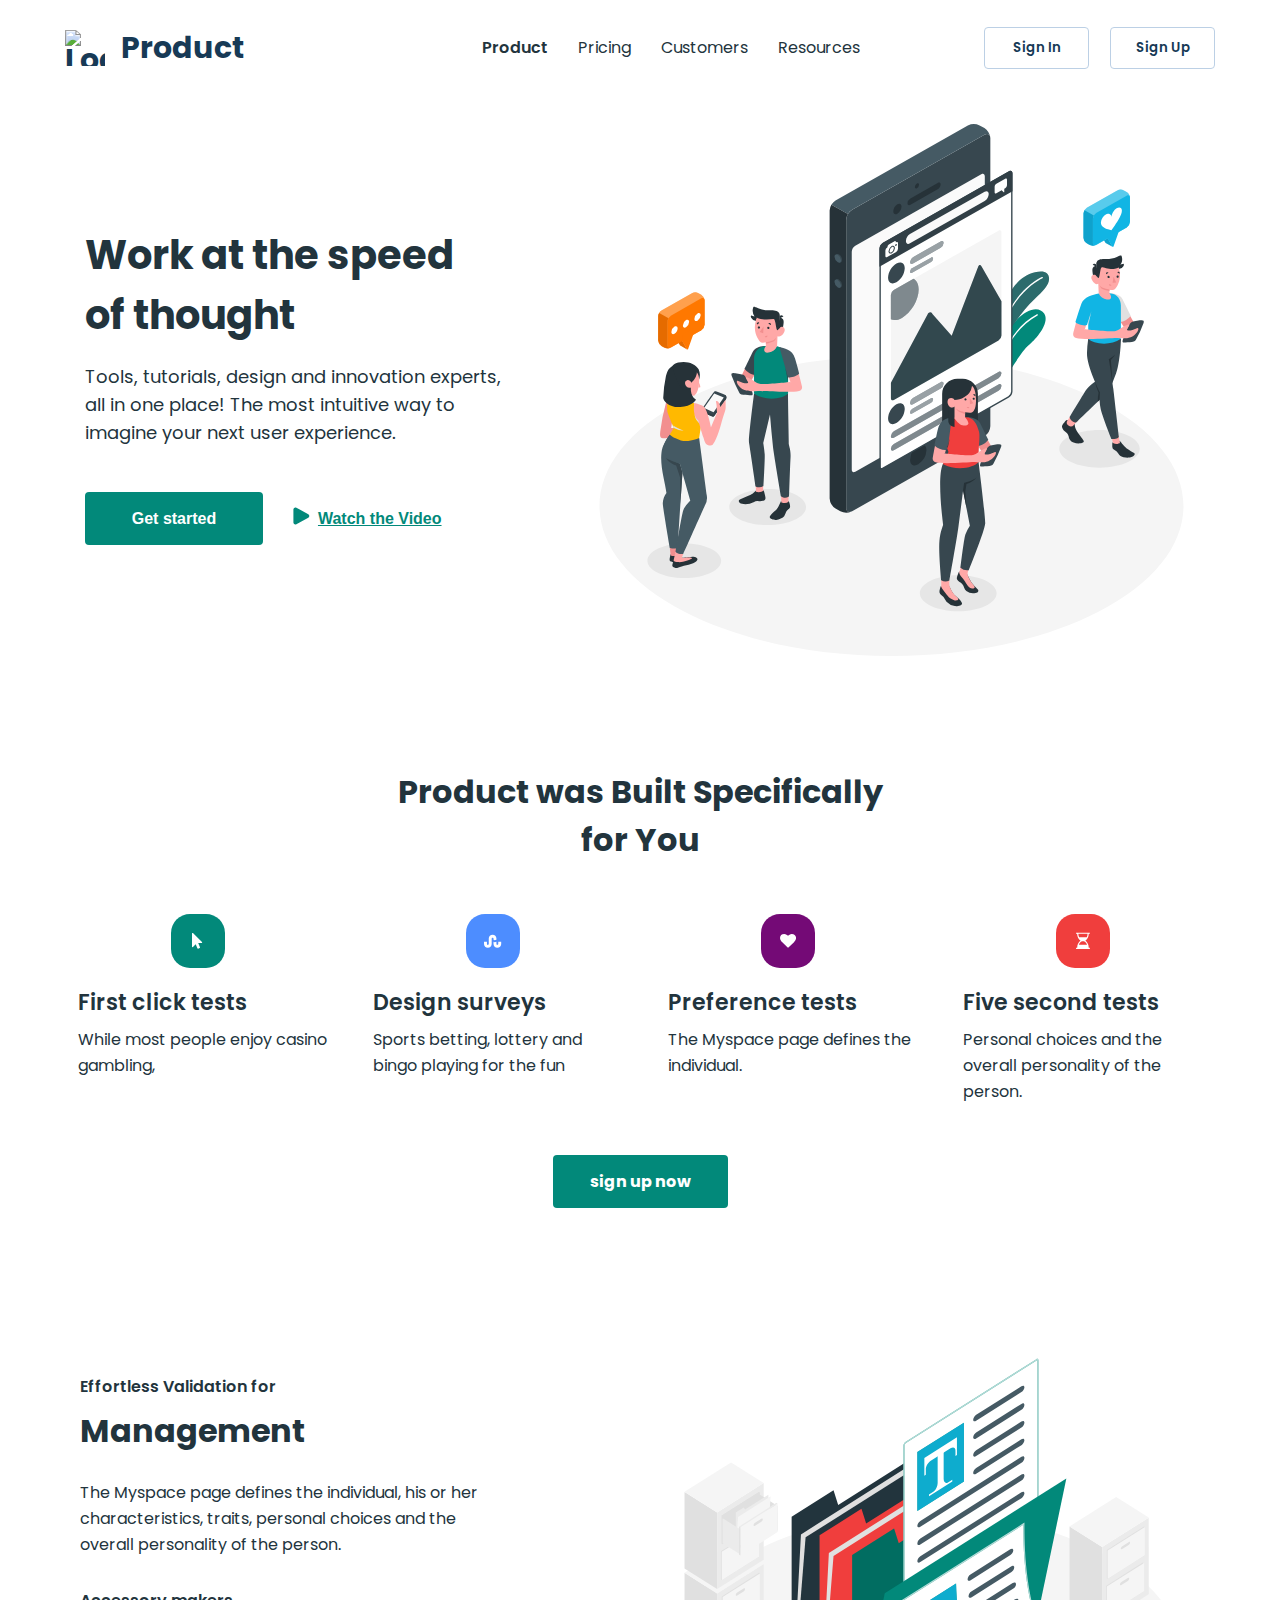
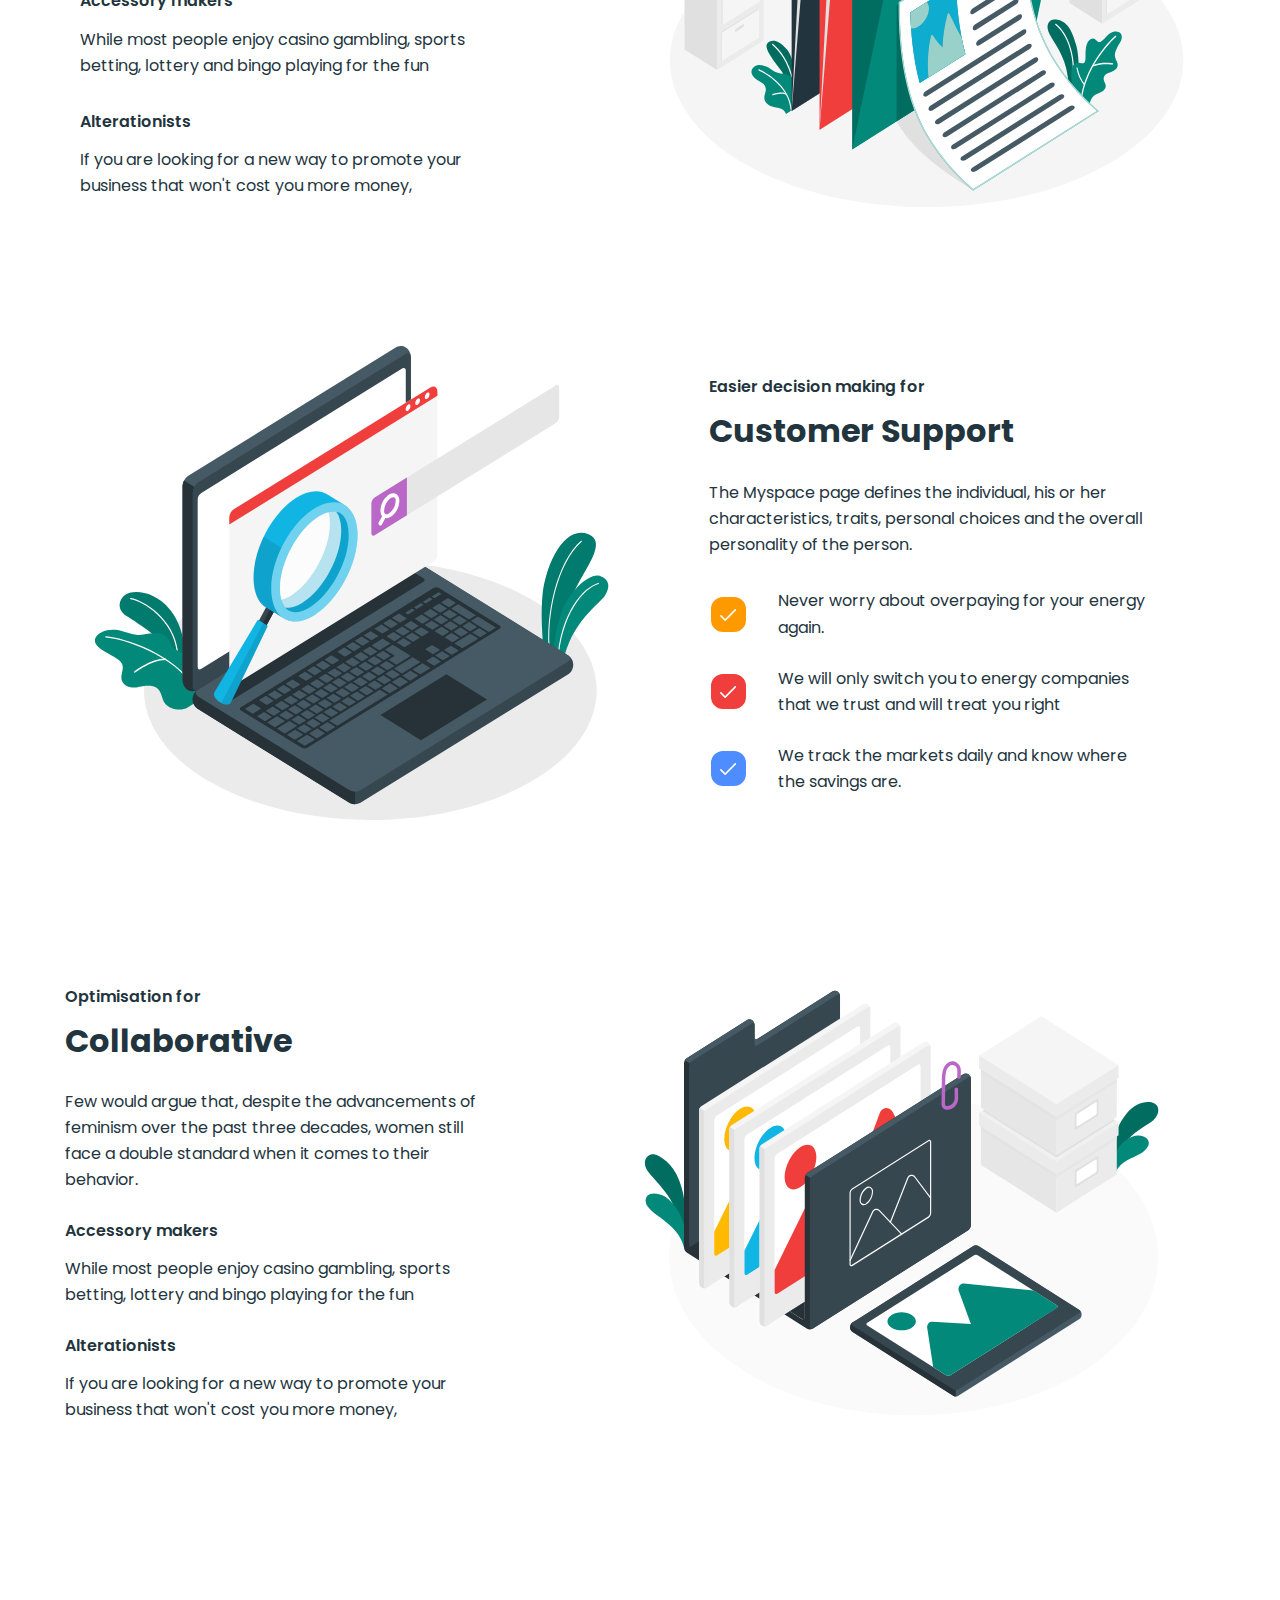
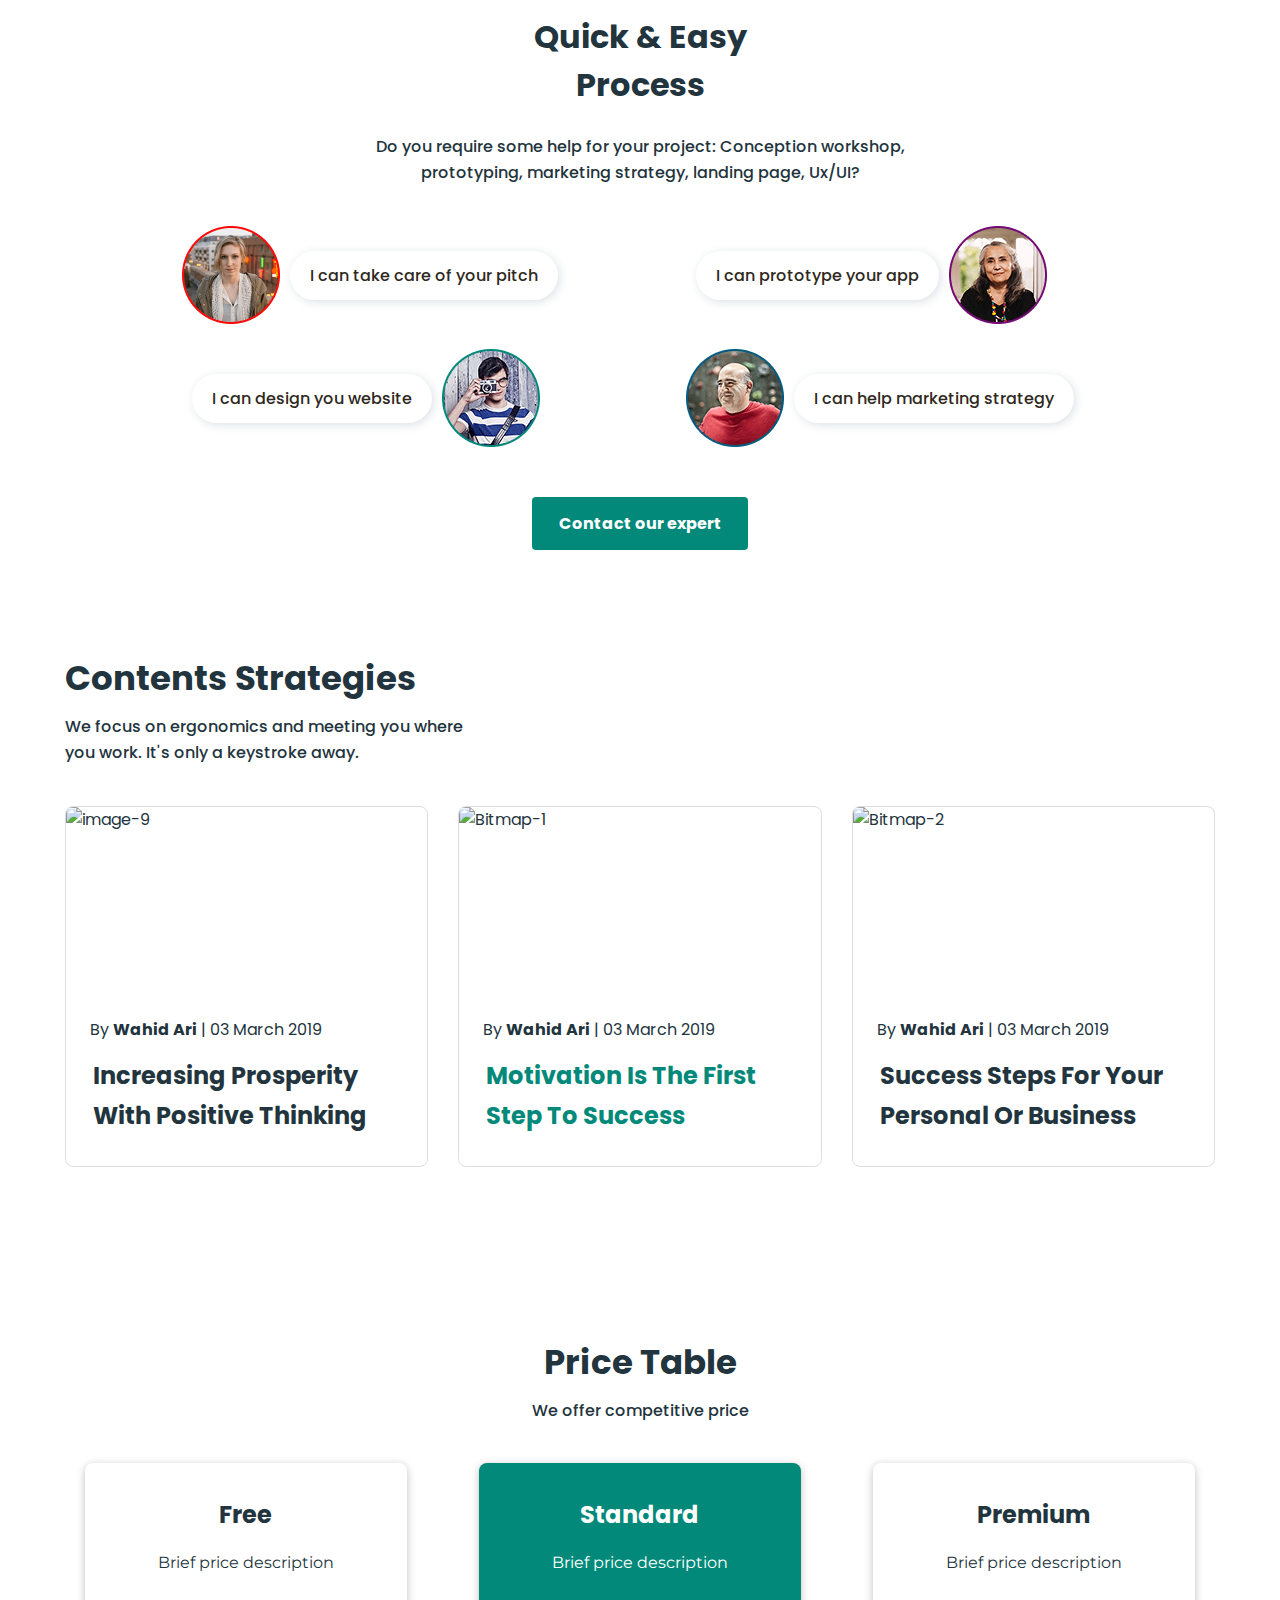
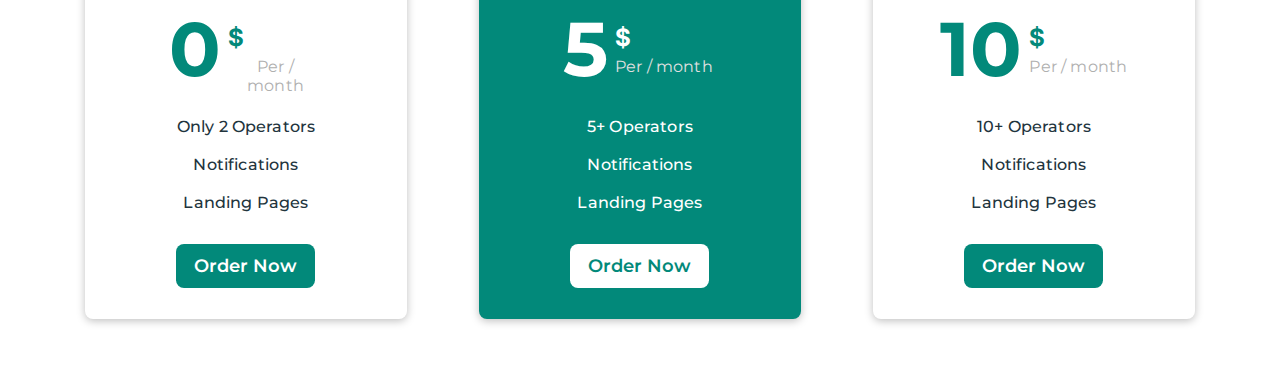
==== commit 88c03cdd: "pricing" ====
--- a/index.html
+++ b/index.html
@@ -365,8 +365,8 @@
 
         <!--#region Pricing-->
 
-        <section class="container container-pricing">
-            <div class="pricing">
+        <section class="pricing">
+            <div class="container container-pricing">
                 <h2 class="pricing-title">Price Table</h2>
                 <p class="pricing-text">We offer competitive price</p>
                 <ul class="pricing-list">
--- a/css/styles.css
+++ b/css/styles.css
@@ -853,7 +853,7 @@
 .strategies {
     box-sizing: border-box;
     padding-top: 50px;
-    padding-bottom: 61px;
+    padding-bottom: 31px;
 }
 
 .strategies-title {
@@ -947,5 +947,243 @@
 
 /* #region Pricing */
 
+.pricing {
+    padding-top: 30px;
+    padding-bottom: 50px;
+}
+
+.pricing-title {
+    font-weight: 700;
+    font-size: 34px;
+    text-align: center;
+    margin-bottom: 8px;
+}
+
+.pricing-text {
+    font-weight: 500;
+    font-size: 16px;
+    text-align: center;
+    margin-bottom: 74px;
+}
+
+.pricing-list {
+    width: 322px;
+    margin: 0 auto;
+    margin-bottom: 32px;
+}
+
+.pricing-items {
+    border-radius: 8px;
+    box-shadow: 0 2px 8px 0 rgba(0, 0, 0, 0.25);
+    background-color: #fff;
+    width: 322px;
+    height: 456px;
+    margin-bottom: 32px;
+}
+
+.pricing-items:nth-child(2) {
+    background-color: #02897a;
+    color: #fff;
+}
+
+.pricing-subtitle {
+    font-weight: 700;
+    font-size: 24px;
+    line-height: 1.67;
+    padding-top: 24px;
+    text-align: center;
+    margin-bottom: 8px;
+}
+
+.pricing-subtext {
+    font-weight: 400;
+    font-size: 16px;
+    line-height: 2.5;
+    margin-bottom: 16px;
+    text-align: center;
+}
+
+.pricing-card {
+    display: flex;
+    width: 154px;
+    margin: 16px auto;
+}
+
+.pricing-card-three {
+    display: flex;
+    width: 187px;
+    margin: 16px auto;
+}
+
+.pricing-cost {
+
+    font-weight: 700;
+    font-size: 76px;
+    line-height: 1.32;
+    letter-spacing: 0em;
+    text-align: center;
+    color: #02897a;
+}
+
+.pricing-cost-five {
+    font-weight: 700;
+    font-size: 76px;
+    line-height: 1.32;
+    letter-spacing: 0em;
+    text-align: center;
+    color: #fff;
+}
+
+.pricing-currency {
+    font-family: "Inter", sans-serif;
+    font-weight: 700;
+    font-size: 24px;
+    line-height: 1.25;
+    letter-spacing: 0em;
+    color: #02897a;
+    margin-top: 24px;
+    margin-left: 7px;
+    margin-bottom: 4px;
+    text-align: left;
+}
+
+.pricing-currency-five {
+    font-family: "Inter", sans-serif;
+    font-weight: 700;
+    font-size: 24px;
+    line-height: 1.25;
+    letter-spacing: 0em;
+    color: #fff;
+    margin-top: 24px;
+    margin-left: 7px;
+    margin-bottom: 4px;
+    text-align: left;
+}
+
+.pricing-per-month {
+    font-family: "Montserrat", sans-serif;
+    font-weight: 400;
+    font-size: 16px;
+    line-height: 1.19;
+    letter-spacing: 0.01em;
+    color: #afafaf;
+    margin-left: 8px;
+}
+
+.pricing-per-month-five {
+    font-family: "Montserrat", sans-serif;
+    font-weight: 400;
+    font-size: 16px;
+    line-height: 1.19;
+    letter-spacing: 0.01em;
+    color: #e0e0e0;
+    margin-left: 8px;
+}
+
+.pricing-item-opis {
+    font-family: "Inter", sans-serif;
+    font-weight: 500;
+    font-size: 16px;
+    line-height: 1.375;
+    letter-spacing: 0.01em;
+    margin-bottom: 16px;
+    text-align: center;
+}
+
+.pricing-btn {
+    display: block;
+    font-family: "Montserrat", sans-serif;
+    font-weight: 600;
+    font-size: 18px;
+    color: #fff;
+    background-color: #02897a;
+    border-radius: 8px;
+    width: 139px;
+    height: 44px;
+    border: none;
+    padding: 0;
+    margin: 38px auto 32px auto;
+}
+
+.pricing-btn-five {
+    display: block;
+    font-family: "Montserrat", sans-serif;
+    font-weight: 600;
+    font-size: 18px;
+    background-color: #fff;
+    color: #02897a;
+    border-radius: 8px;
+    width: 139px;
+    height: 44px;
+    border: none;
+    padding: 0;
+    margin: 38px auto 32px auto;
+}
+
+@media screen and (min-width: 1150px) {
+    .pricing {
+        padding-top: 85px;
+    }
+
+    .pricing-title {
+        margin-bottom: 10px;
+    }
+
+    .pricing-text {
+        margin-bottom: 40px;
+    }
+
+    .pricing-list {
+        display: flex;
+        text-align: center;
+        align-items: center;
+        gap: 72px;
+        width: 1110px;
+        margin-bottom: 0;
+    }
+
+    .pricing-items {
+        width: calc((100% - 144px) / 3);
+        margin-bottom: 0;
+    }
+
+    .pricing-subtitle {
+        padding-top: 32px;
+    }
+
+    .pricing-subtext {
+        font-family: "Montserrat", sans-serif;
+    }
+
+    .pricing-cost {
+        font-family: "Montserrat", sans-serif;
+    }
+
+    .pricing-cost-five {
+        font-family: "Montserrat", sans-serif;
+    }
+
+    .pricing-per-month {
+        margin-left: 7px;
+    }
+
+    .pricing-per-month-five {
+        margin-left: 7px;
+    }
+
+    .pricing-item-opis {
+        font-family: "Montserrat", sans-serif;
+    }
+
+    .pricing-btn {
+        margin: 30px auto 32px auto;
+    }
+
+    .pricing-btn-five {
+        margin: 30px auto 32px auto;
+    }
+
+}
+
 
 /* #endregion Pricing */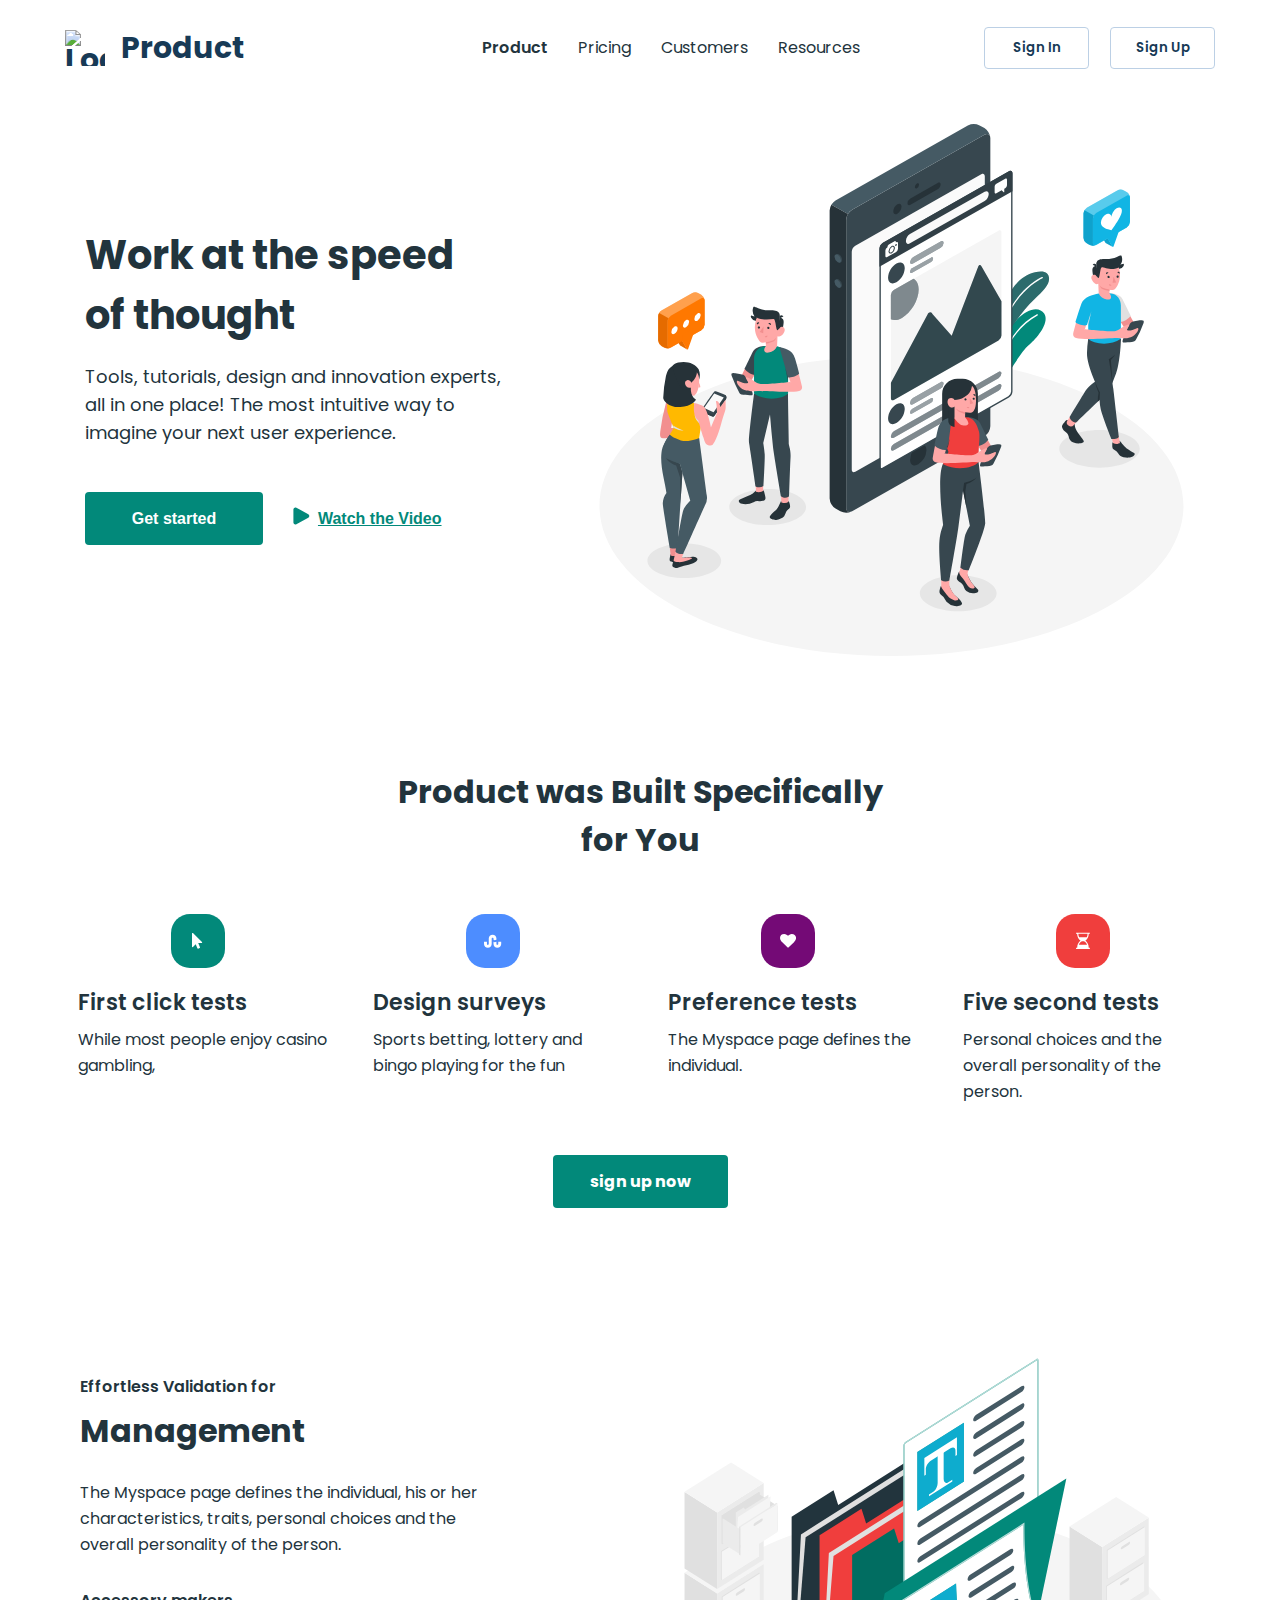
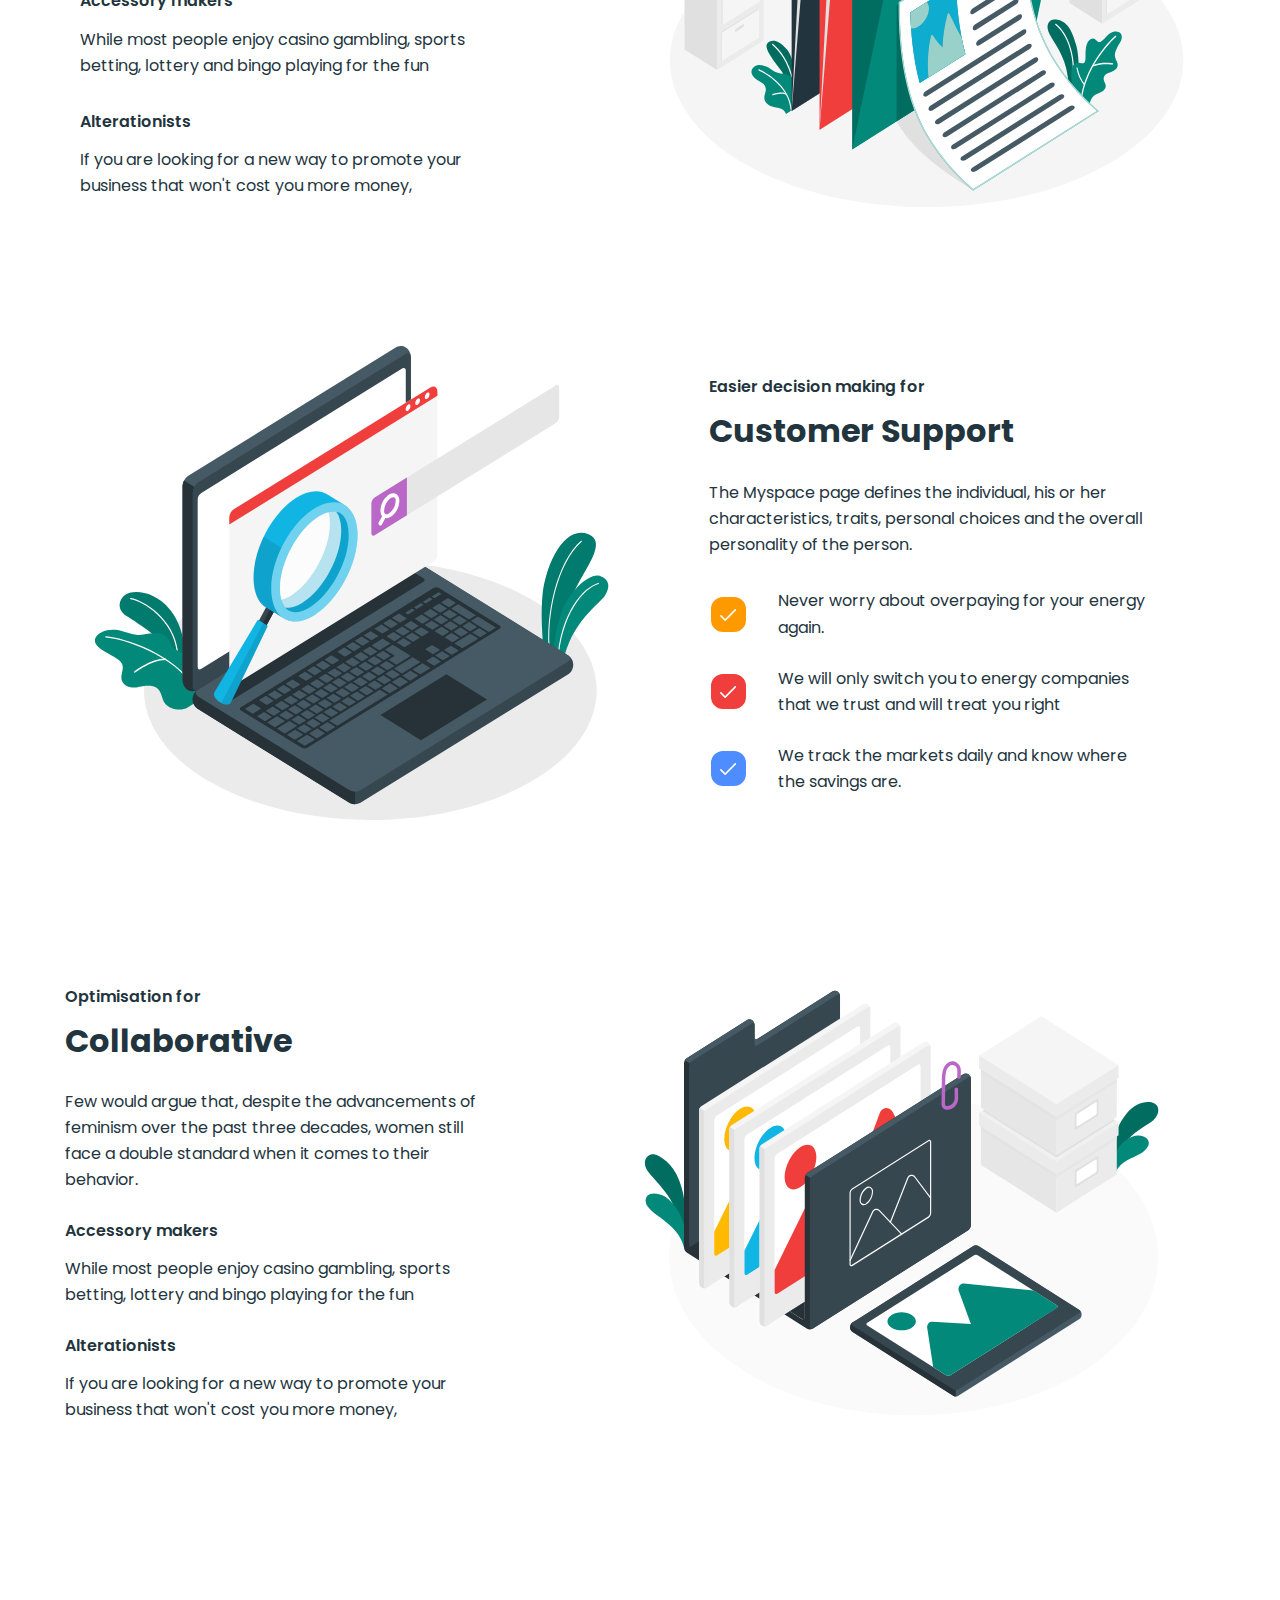
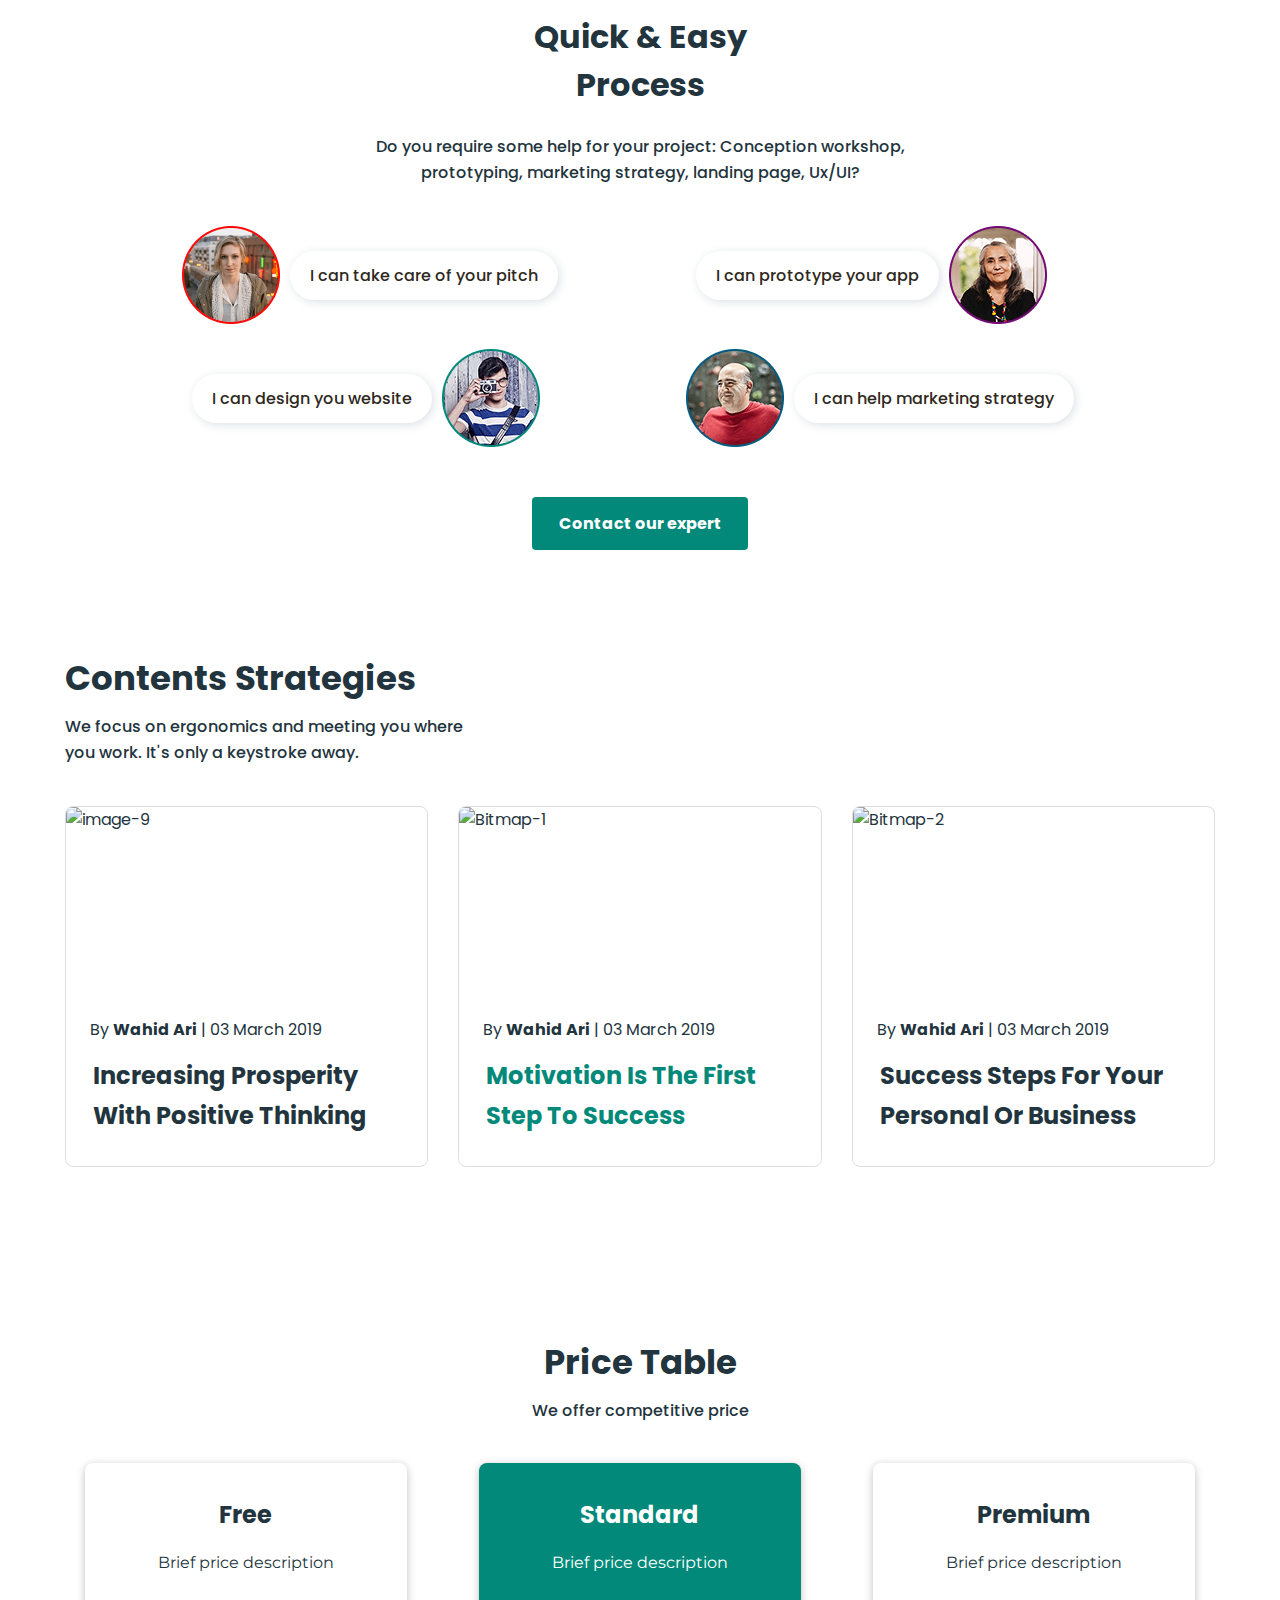
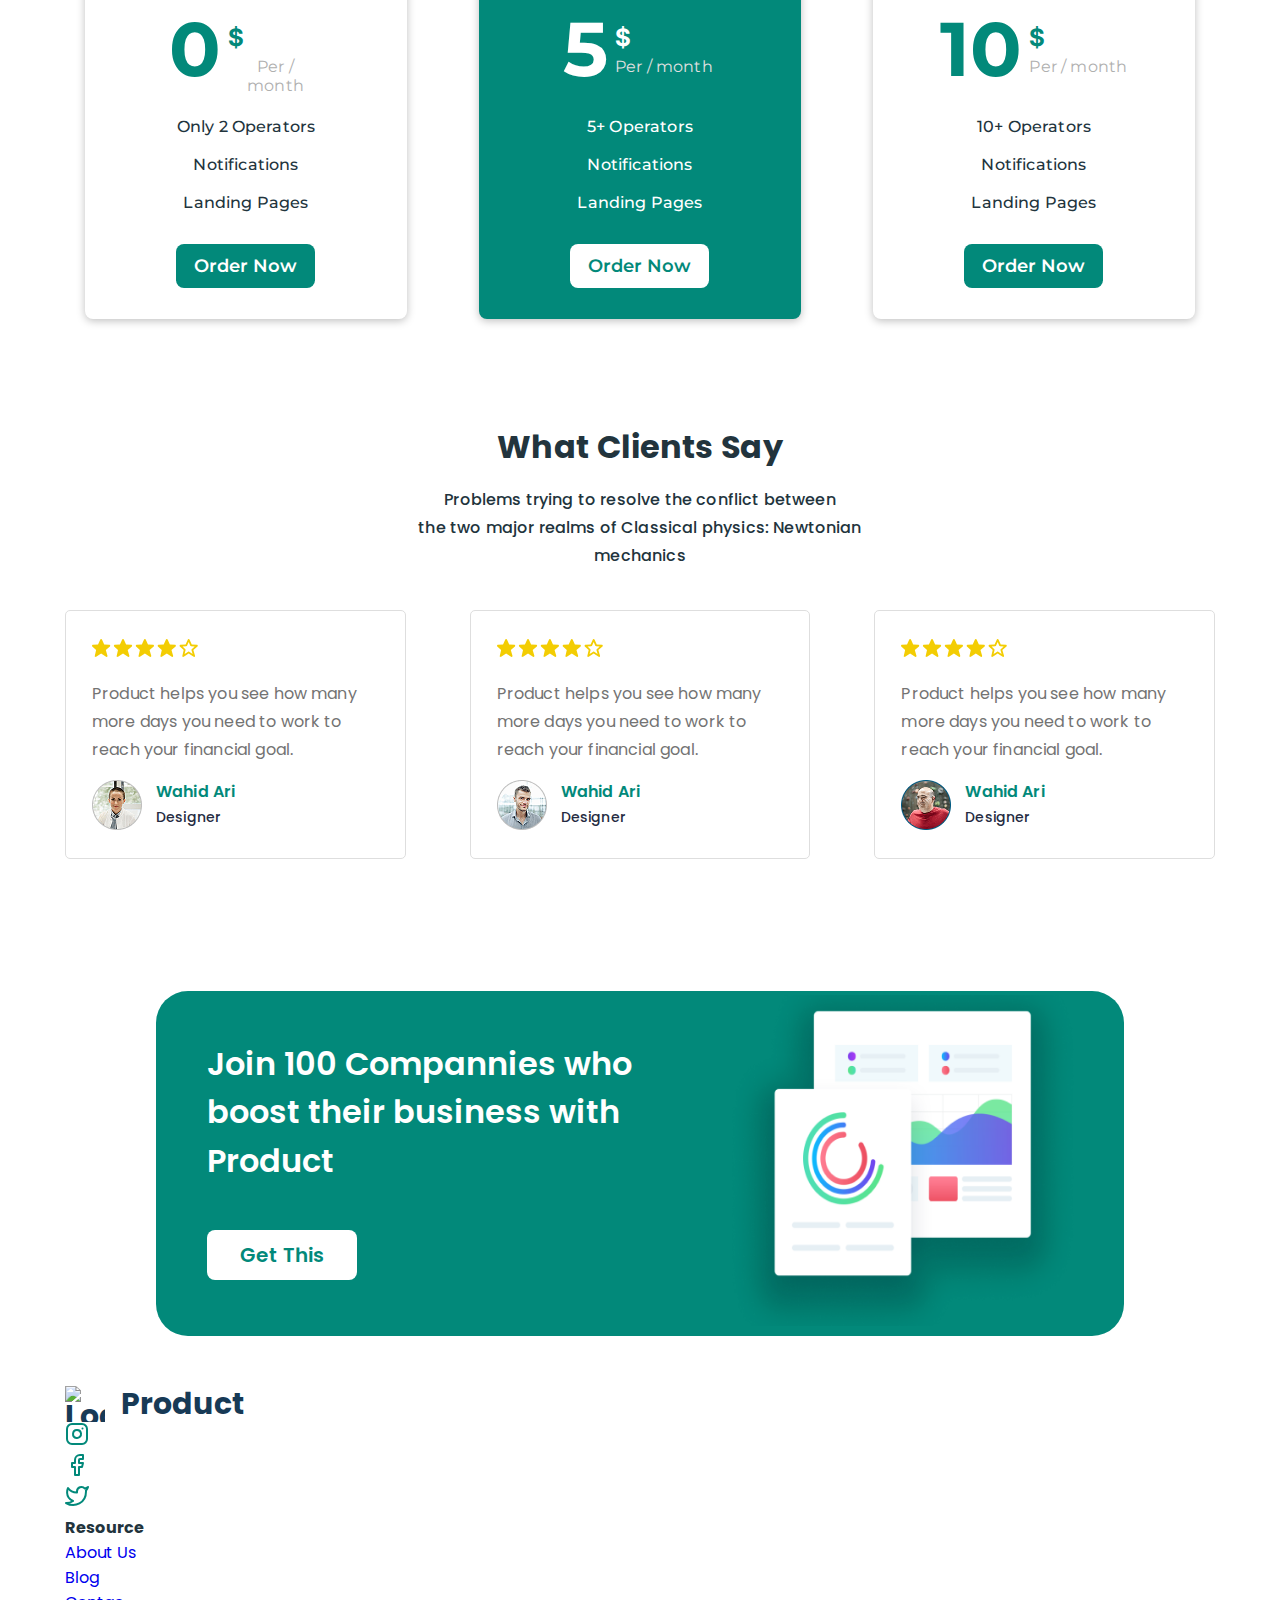
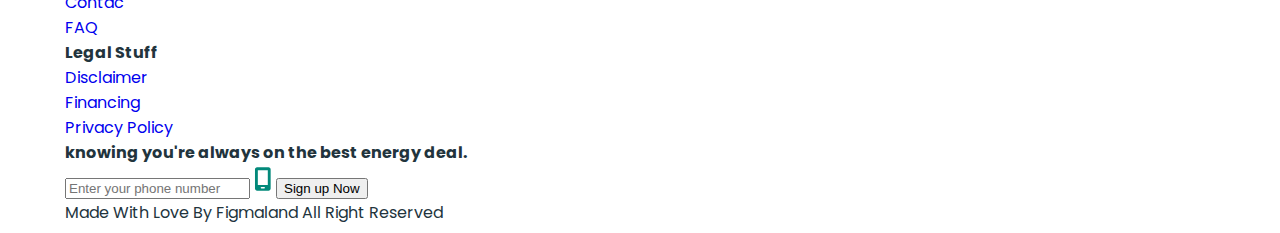
==== commit 49fa2bee: "add feedback and promo" ====
--- a/index.html
+++ b/index.html
@@ -438,85 +438,86 @@
 
         <!--#region Feedback-->
 
-        <!-- <section class="container container-feedback">
-            <br class="feedback">
-            <h2 class="feedback-title">What Clients Say</h2>
-            <p class="feedback-text">Problems trying to resolve the conflict between<br>
-                the two major realms of Classical physics: Newtonian mechanics</p>
-            <ul class="feedback-list">
-                <li class="feedback-items">
-                    <svg class="feedback-star" width="106" height="18">
-                        <use href="./images/icons.svg#icon-star"></use>
-                    </svg>
-                    <p class="feedback-subtext">Product helps you see how many
-                        more days you need to work to
-                        reach your financial goal.</p>
-                    <div class="feedback-ari">
-                        <img src="./images/ellipse-2.png" alt="ellipse" width="50" height="50">
-                        <div class="feedback-subtitle-subtext-p">
-                            <h3 class="feedback-subtitle">Wahid Ari</h3>
-                            <p class="feedback-subtext-p">Designer</p>
-                        </div>
-                    </div>
-                </li>
-                <li class="feedback-items">
-                    <svg class="feedback-star" width="106" height="18">
-                        <use href="./images/icons.svg#icon-star"></use>
-                    </svg>
-                    <p class="feedback-subtext">Product helps you see how many
-                        more days you need to work to
-                        reach your financial goal.</p>
-                    <div class="feedback-ari">
-                        <img src="./images/ellipse1.png" alt="ellipse" width="50" height="50">
-                        <div class="feedback-subtitle-subtext-p">
-                            <h3 class="feedback-subtitle">Wahid Ari</h3>
-                            <p class="feedback-subtext-p">Designer</p>
-                        </div>
-                    </div>
-                </li>
-                <li class="feedback-items">
-                    <svg class="feedback-star" width="106" height="18">
-                        <use href="./images/icons.svg#icon-star"></use>
-                    </svg>
-                    <p class="feedback-subtext">Product helps you see how many
-                        more days you need to work to
-                        reach your financial goal.</p>
-                    <div class="feedback-ari">
-                        <img src="./images/avatar-7.png" alt="ellipse" width="50" height="50">
-                        <div class="feedback-subtitle-subtext-p">
-                            <h3 class="feedback-subtitle">Wahid Ari</h3>
-                            <p class="feedback-subtext-p">Designer</p>
-                        </div>
-                    </div>
-                </li>
-            </ul>
-
-
-        </section> -->
+        <section class="feedback">
+            <div class="container container-feedback">
+                <h2 class="feedback-title">What Clients Say</h2>
+                <p class="feedback-text">Problems trying to resolve the conflict between<br class="feedback-br">
+                    the two major realms of<br class="feedback-br-text"> Classical physics: Newtonian<br
+                        class="feedback-br-text"> mechanics</p>
+                <ul class="feedback-list">
+                    <li class="feedback-items">
+                        <svg class="feedback-star" width="106" height="18">
+                            <use href="./images/icons.svg#icon-star"></use>
+                        </svg>
+                        <p class="feedback-subtext">Product helps you see how many
+                            more days you need to work to
+                            reach your financial goal.</p>
+                        <div class="feedback-ari">
+                            <img src="./images/ellipse-2.png" alt="ellipse" width="50" height="50">
+                            <div class="feedback-subtitle-subtext-p">
+                                <h3 class="feedback-subtitle">Wahid Ari</h3>
+                                <p class="feedback-subtext-p">Designer</p>
+                            </div>
+                        </div>
+                    </li>
+                    <li class="feedback-items">
+                        <svg class="feedback-star" width="106" height="18">
+                            <use href="./images/icons.svg#icon-star"></use>
+                        </svg>
+                        <p class="feedback-subtext">Product helps you see how many
+                            more days you need to work to
+                            reach your financial goal.</p>
+                        <div class="feedback-ari">
+                            <img src="./images/ellipse1.png" alt="ellipse" width="50" height="50">
+                            <div class="feedback-subtitle-subtext-p">
+                                <h3 class="feedback-subtitle">Wahid Ari</h3>
+                                <p class="feedback-subtext-p">Designer</p>
+                            </div>
+                        </div>
+                    </li>
+                    <li class="feedback-items">
+                        <svg class="feedback-star" width="106" height="18">
+                            <use href="./images/icons.svg#icon-star"></use>
+                        </svg>
+                        <p class="feedback-subtext">Product helps you see how many
+                            more days you need to work to
+                            reach your financial goal.</p>
+                        <div class="feedback-ari">
+                            <img src="./images/avatar-7.png" alt="ellipse" width="50" height="50">
+                            <div class="feedback-subtitle-subtext-p">
+                                <h3 class="feedback-subtitle">Wahid Ari</h3>
+                                <p class="feedback-subtext-p">Designer</p>
+                            </div>
+                        </div>
+                    </li>
+                </ul>
+            </div>
+
+        </section>
 
         <!--#endregion Feedback-->
 
         <!--#region Promo-->
 
-        <!-- <section class="promo">
+        <section class="promo">
             <div class="container container-promo">
                 <div class="visually-promo">
                     <h2 class="visually-hidden">Promo</h2>
                     <p class="promo-title">Join 100 Compannies who<br> boost their business with Product</p>
                     <button class="promo-btn" type="button">Get This</button>
                 </div>
-                <img src="./images/screen.png" alt="promo" width="351" height="331">
-            </div>
-
-
-        </section> -->
+                <img class="promo-img" src="./images/screen.png" alt="promo" width="351" height="331">
+            </div>
+
+
+        </section>
 
         <!--#endregion Promo-->
     </main>
 
     <!--#region Footer-->
 
-    <!-- <footer>
+    <footer>
         <div class="container container-footer">
             <div class="footer-logo">
                 <a href="./index.html" class="logo">
@@ -602,7 +603,7 @@
             <p class="footer-text-finish">Made With Love By Figmaland All Right Reserved
             </p>
         </div>
-    </footer> -->
+    </footer>
 
     <!--#endregion Footer-->
 
--- a/css/styles.css
+++ b/css/styles.css
@@ -1182,8 +1182,221 @@
     .pricing-btn-five {
         margin: 30px auto 32px auto;
     }
-
-}
-
-
-/* #endregion Pricing */+}
+
+/* #endregion Pricing */
+
+/* #region Feedback */
+
+.feedback {
+    padding-top: 50px;
+    padding-bottom: 50px;
+}
+
+.feedback-title {
+    font-weight: 700;
+    font-size: 34px;
+    line-height: 1.68;
+    letter-spacing: 0.01em;
+    text-align: center;
+    margin-bottom: 8px;
+}
+
+.feedback-text {
+    font-weight: 500;
+    font-size: 16px;
+    line-height: 1.75;
+    letter-spacing: 0.01em;
+    text-align: center;
+    max-width: 323px;
+    margin: 0 auto;
+    margin-bottom: 32px;
+}
+
+.feedback-br {
+    display: none;
+}
+
+.feedback-items {
+    border: 1px solid #dedede;
+    border-radius: 5px;
+    padding: 28px 26px 23px 26px;
+    width: 327px;
+    background: #fff;
+    margin-bottom: 32px;
+}
+
+.feedback-star {
+    margin-bottom: 16px;
+}
+
+.feedback-subtext {
+    font-weight: 400;
+    font-size: 16px;
+    line-height: 1.75;
+    letter-spacing: 0.01em;
+    color: #32454f;
+    margin-bottom: 16px;
+    width: 265px;
+}
+
+.feedback-ari {
+    display: flex;
+    width: 145px;
+    height: 50px;
+}
+
+.feedback-subtitle-subtext-p {
+    display: flex;
+    flex-wrap: wrap;
+}
+
+.feedback-subtitle {
+    font-weight: 600;
+    font-size: 16px;
+    line-height: 1.5;
+    letter-spacing: 0.01em;
+    color: #02897a;
+    margin-left: 14px;
+    width: 81px;
+}
+
+.feedback-subtext-p {
+    font-weight: 500;
+    font-size: 14px;
+    line-height: 1.72;
+    letter-spacing: 0.01em;
+    color: #252b42;
+    margin-left: 14px;
+}
+
+@media screen and (min-width: 1150px) {
+    .feedback-br {
+        display: block;
+    }
+
+    .feedback-br-text {
+        display: none;
+    }
+
+    .feedback-title {
+        font-size: 32px;
+        line-height: 1.78;
+        margin-bottom: 10px;
+    }
+
+    .feedback-text {
+        max-width: 537px;
+        margin: 0 auto;
+        margin-bottom: 40px;
+    }
+
+    .feedback-list {
+        display: flex;
+        gap: 64px;
+    }
+
+    .feedback-items {
+        padding: 28px 26px;
+        width: calc((100% - 128px) / 3);
+    }
+
+    .feedback-subtext {
+        color: #737373;
+    }
+}
+
+/* #endregion Feedback */
+
+/* #region Promo */
+
+.promo {
+    padding-top: 50px;
+    padding-bottom: 50px;
+}
+
+.container-promo {
+    border-radius: 32px;
+    width: 411px;
+    background: #02897a;
+    padding-left: 0;
+    padding-right: 0;
+}
+
+.visually-hidden {
+    position: absolute;
+    width: 1px;
+    height: 1px;
+    margin: -1px;
+    border: 0;
+    padding: 0;
+    white-space: nowrap;
+    clip-path: inset(100%);
+    clip: rect(0 0 0 0);
+    overflow: hidden;
+}
+
+.promo-title {
+    font-weight: 600;
+    font-size: 32px;
+    line-height: 1.51;
+    color: #fff;
+    width: 328px;
+    padding-top: 17px;
+    margin: 0 auto;
+    text-align: center;
+}
+
+.promo-btn {
+    display: block;
+    border-radius: 8px;
+    width: 150px;
+    height: 50px;
+    background-color: #fff;
+    font-weight: 600;
+    font-size: 20px;
+    color: #02897a;
+    font-family: "Poppins", sans-serif;
+    border: none;
+    margin: 78px auto 42px auto;
+    padding: 0;
+}
+
+.promo-img {
+    margin: 0 auto;
+    text-align: center;
+}
+
+@media screen and (min-width: 1150px) {
+    .container-promo {
+        width: 968px;
+        display: flex;
+    }
+
+    .promo-title {
+        width: 510px;
+        height: 144px;
+        margin-top: 49px;
+        margin-bottom: 46px;
+        margin-left: 51px;
+        margin-right: 10px;
+        text-align: left;
+        padding-top: 0;
+    }
+
+    .promo-btn {
+        margin: 46px auto 56px 51px;
+    }
+
+    .promo-img {
+        margin: 4px 46px 10px 0px;
+    }
+
+}
+
+/* #endregion Promo */
+
+/* #region Footer */
+
+
+/* #endregion Footer */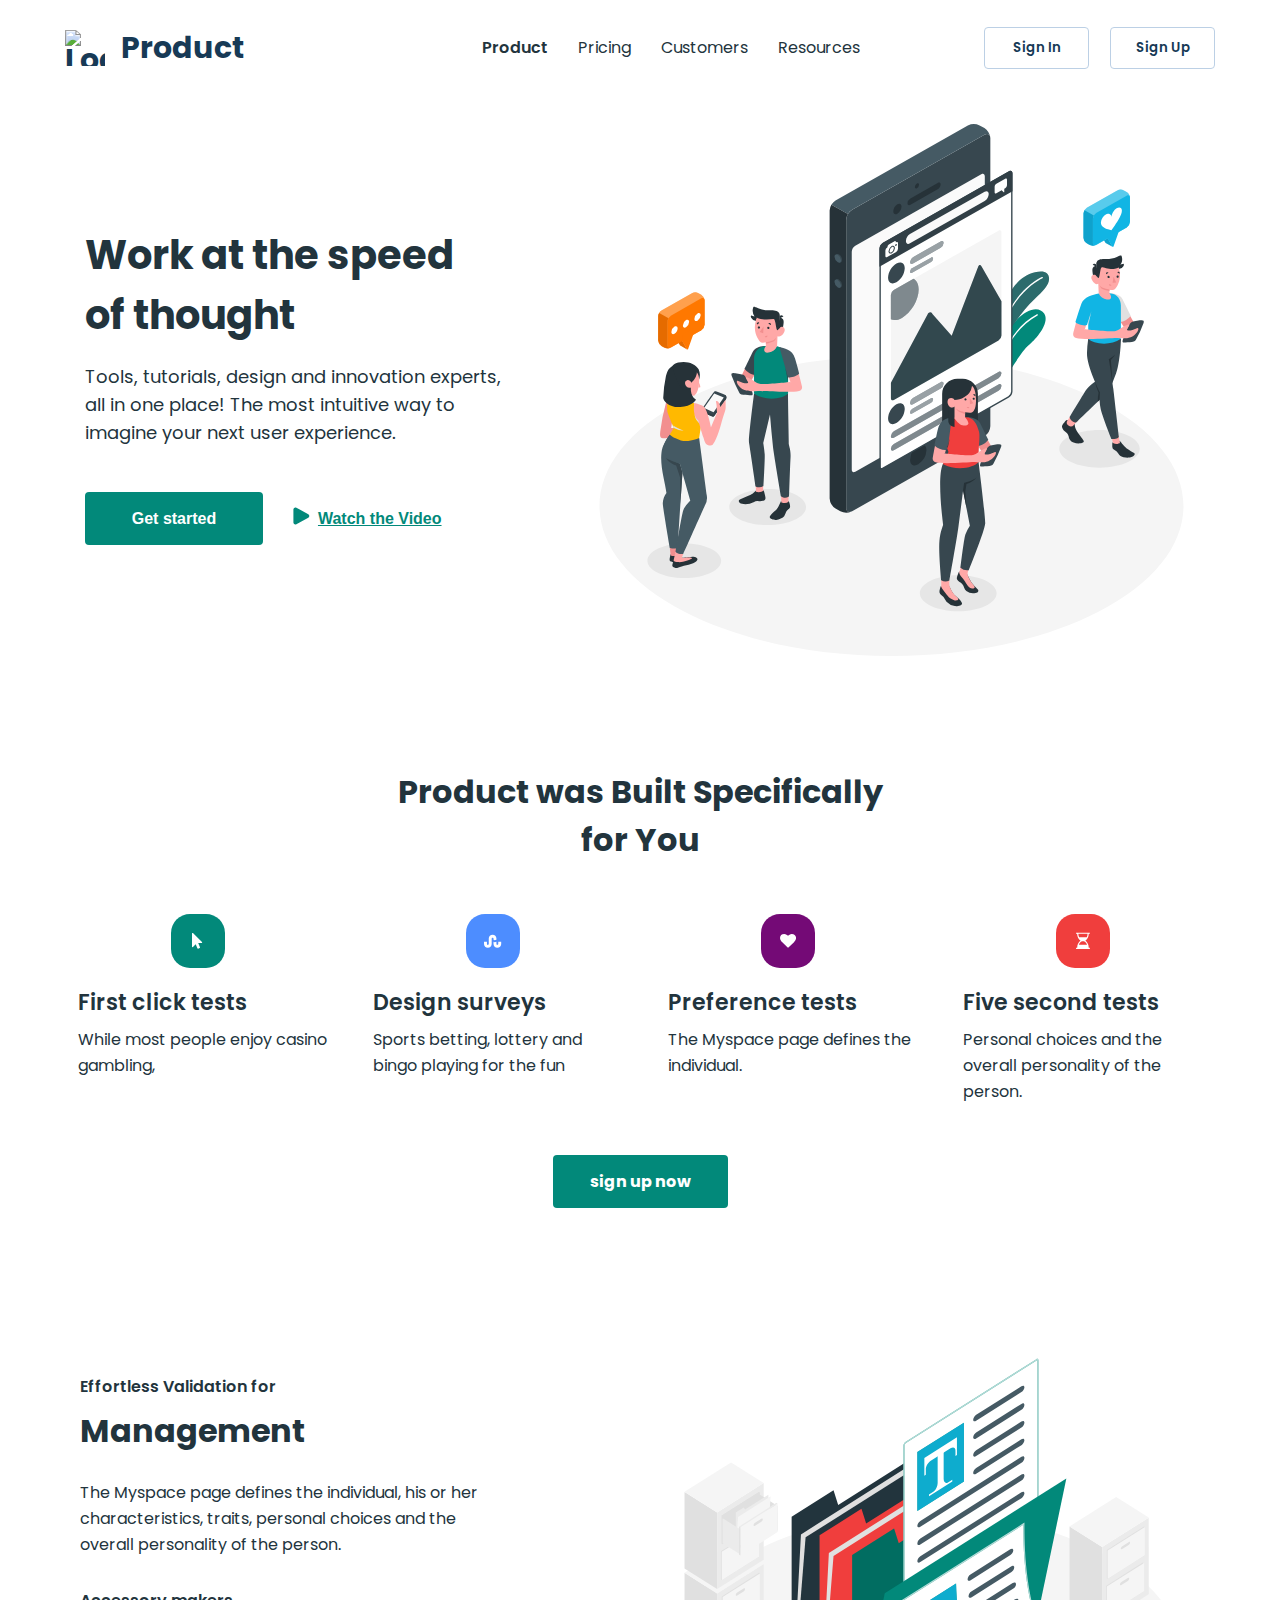
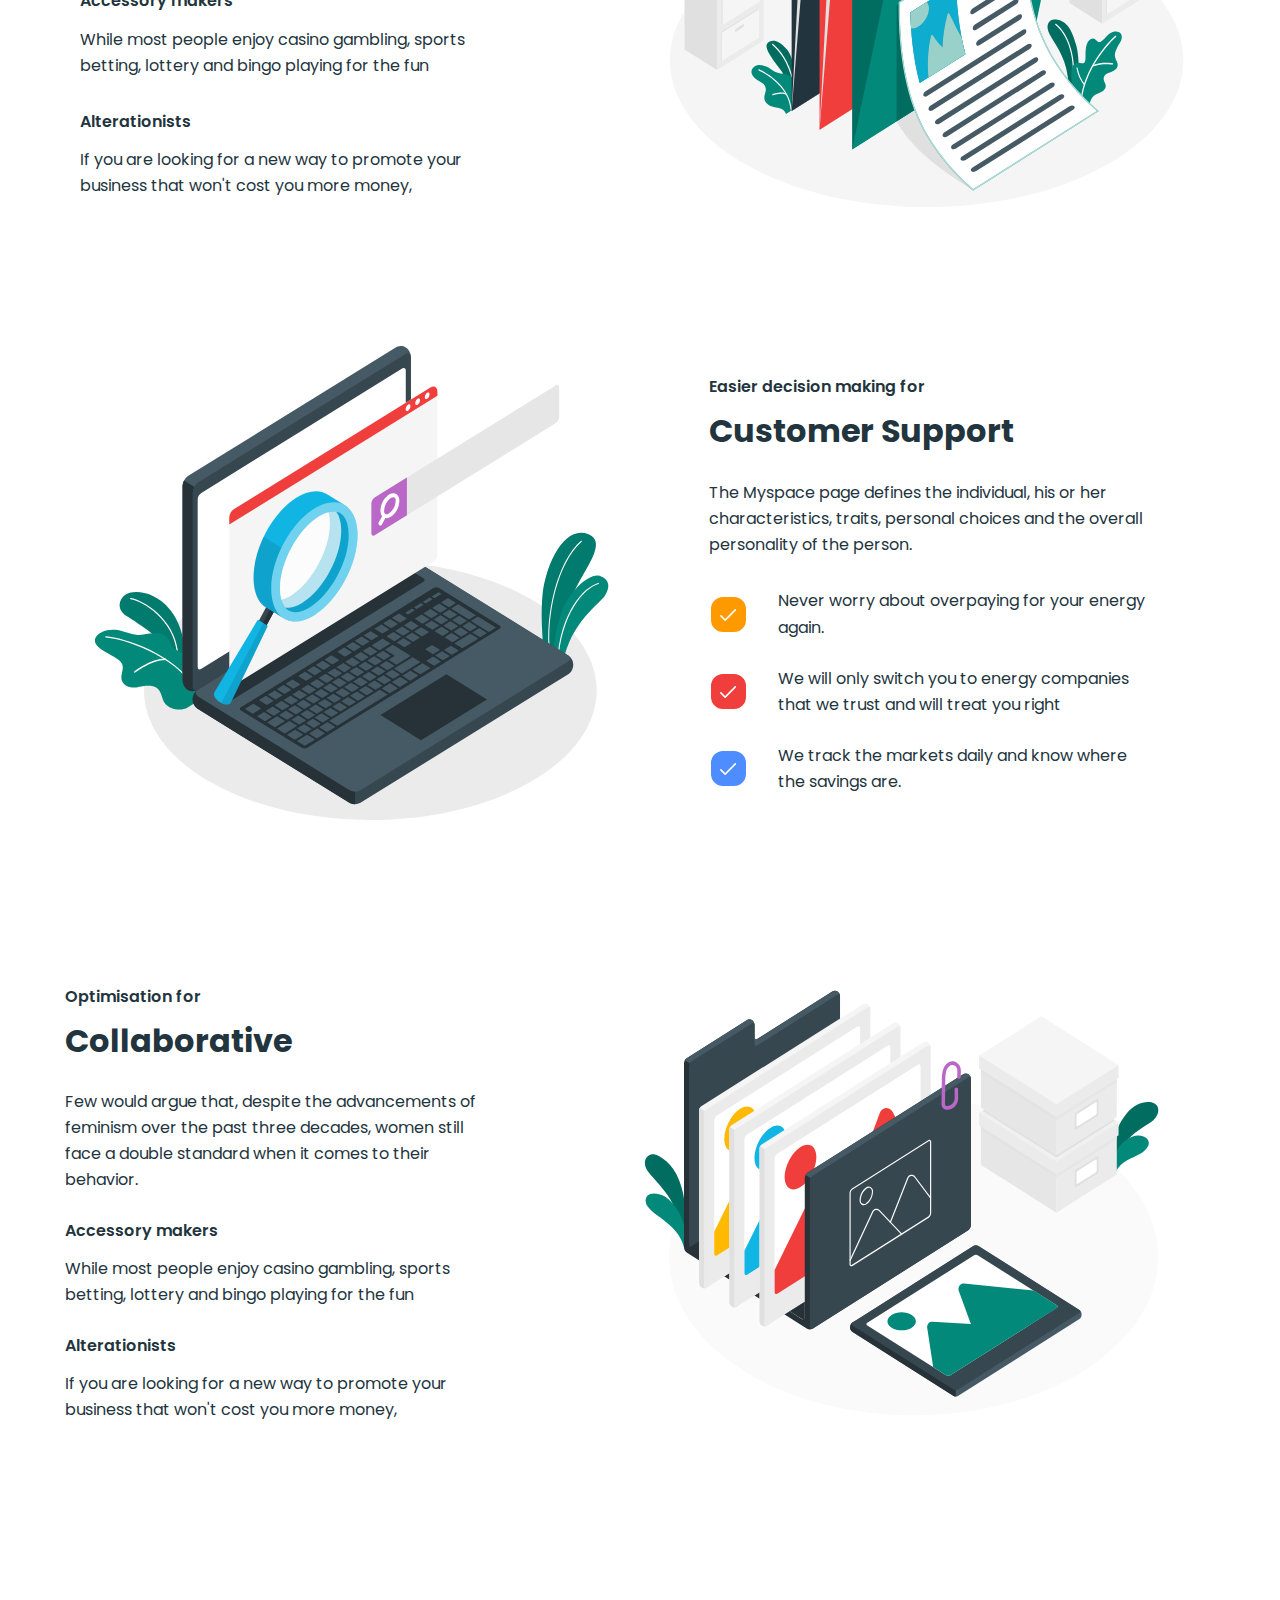
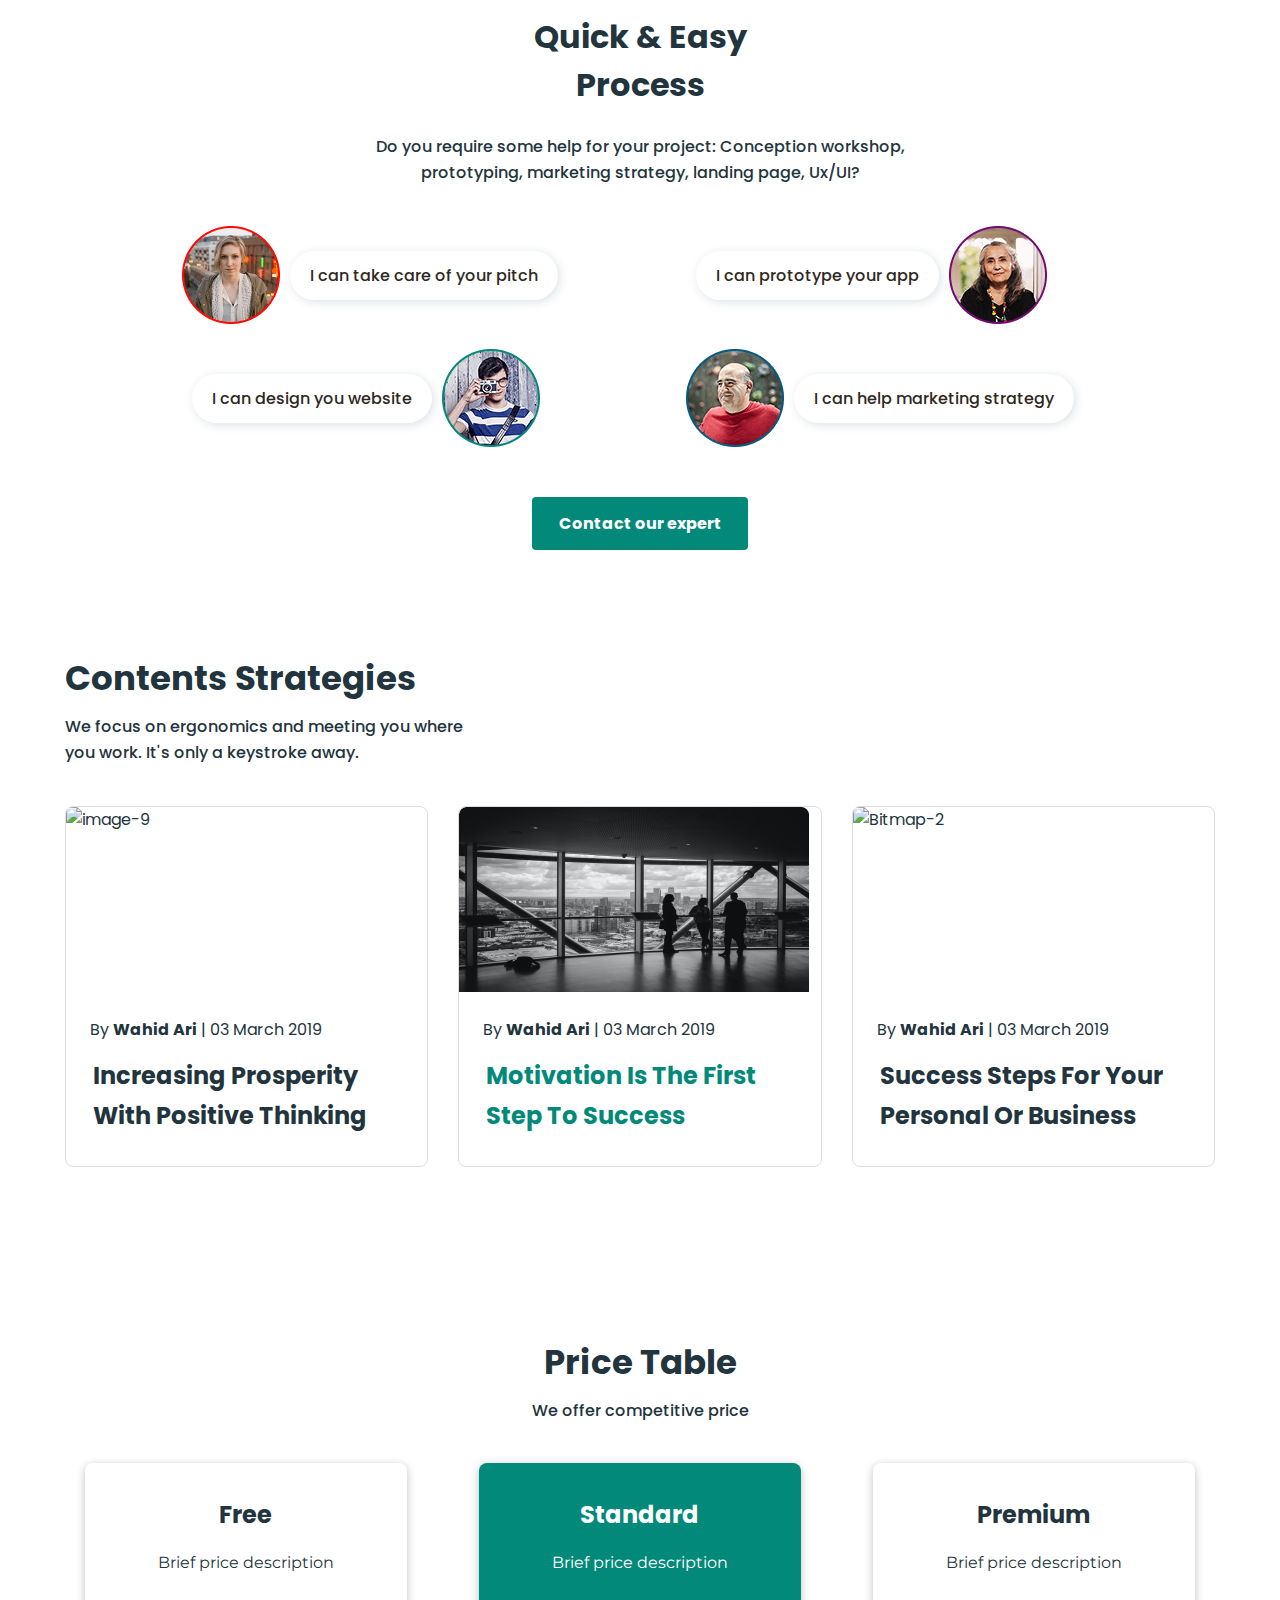
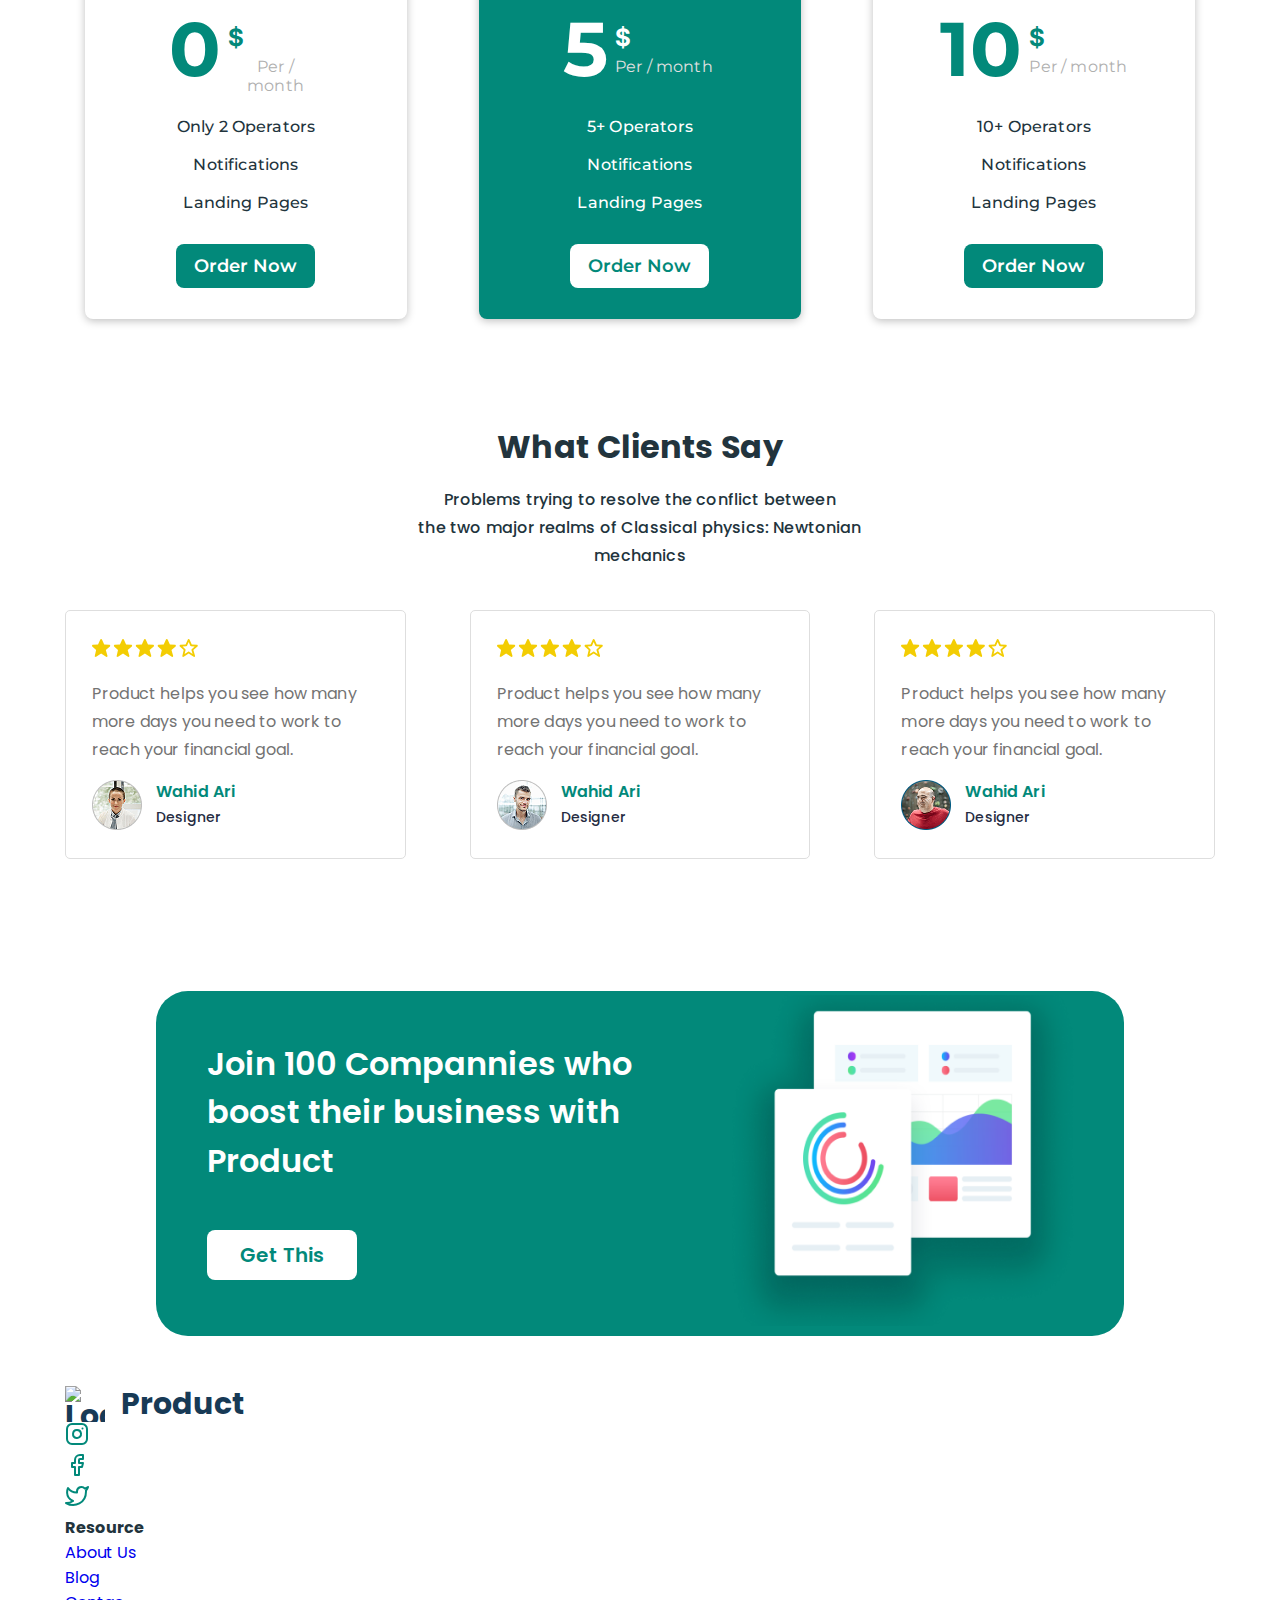
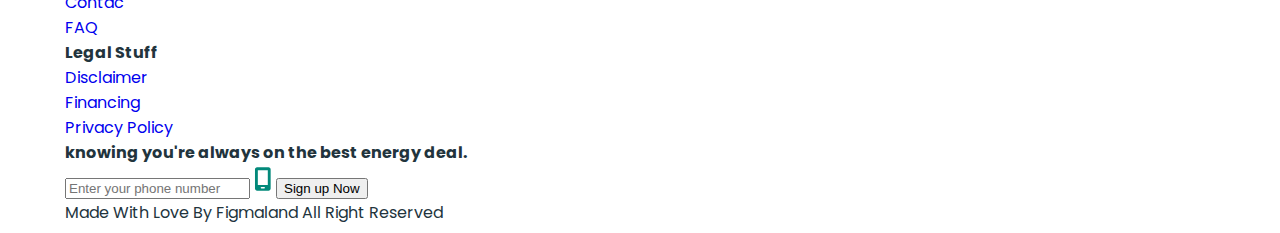
==== commit 516091c0: "fixid strategies" ====
--- a/index.html
+++ b/index.html
@@ -343,7 +343,7 @@
                         <h3 class="strategies-subtitle">Increasing Prosperity With Positive Thinking</h3>
                     </li>
                     <li class="strategies-items">
-                        <img src="./images/bitmap-1.png" alt="Bitmap-1" width="350" height="185">
+                        <img src="./images/bitmap1.png" alt="Bitmap1" width="350" height="185">
                         <p class="strategies-subtext">By <span class="strategies-ari">Wahid Ari</span> | 03 March 2019
                         </p>
                         <h3 class="strategies-subtitle strategies-subtitle-green">Motivation Is The First Step To
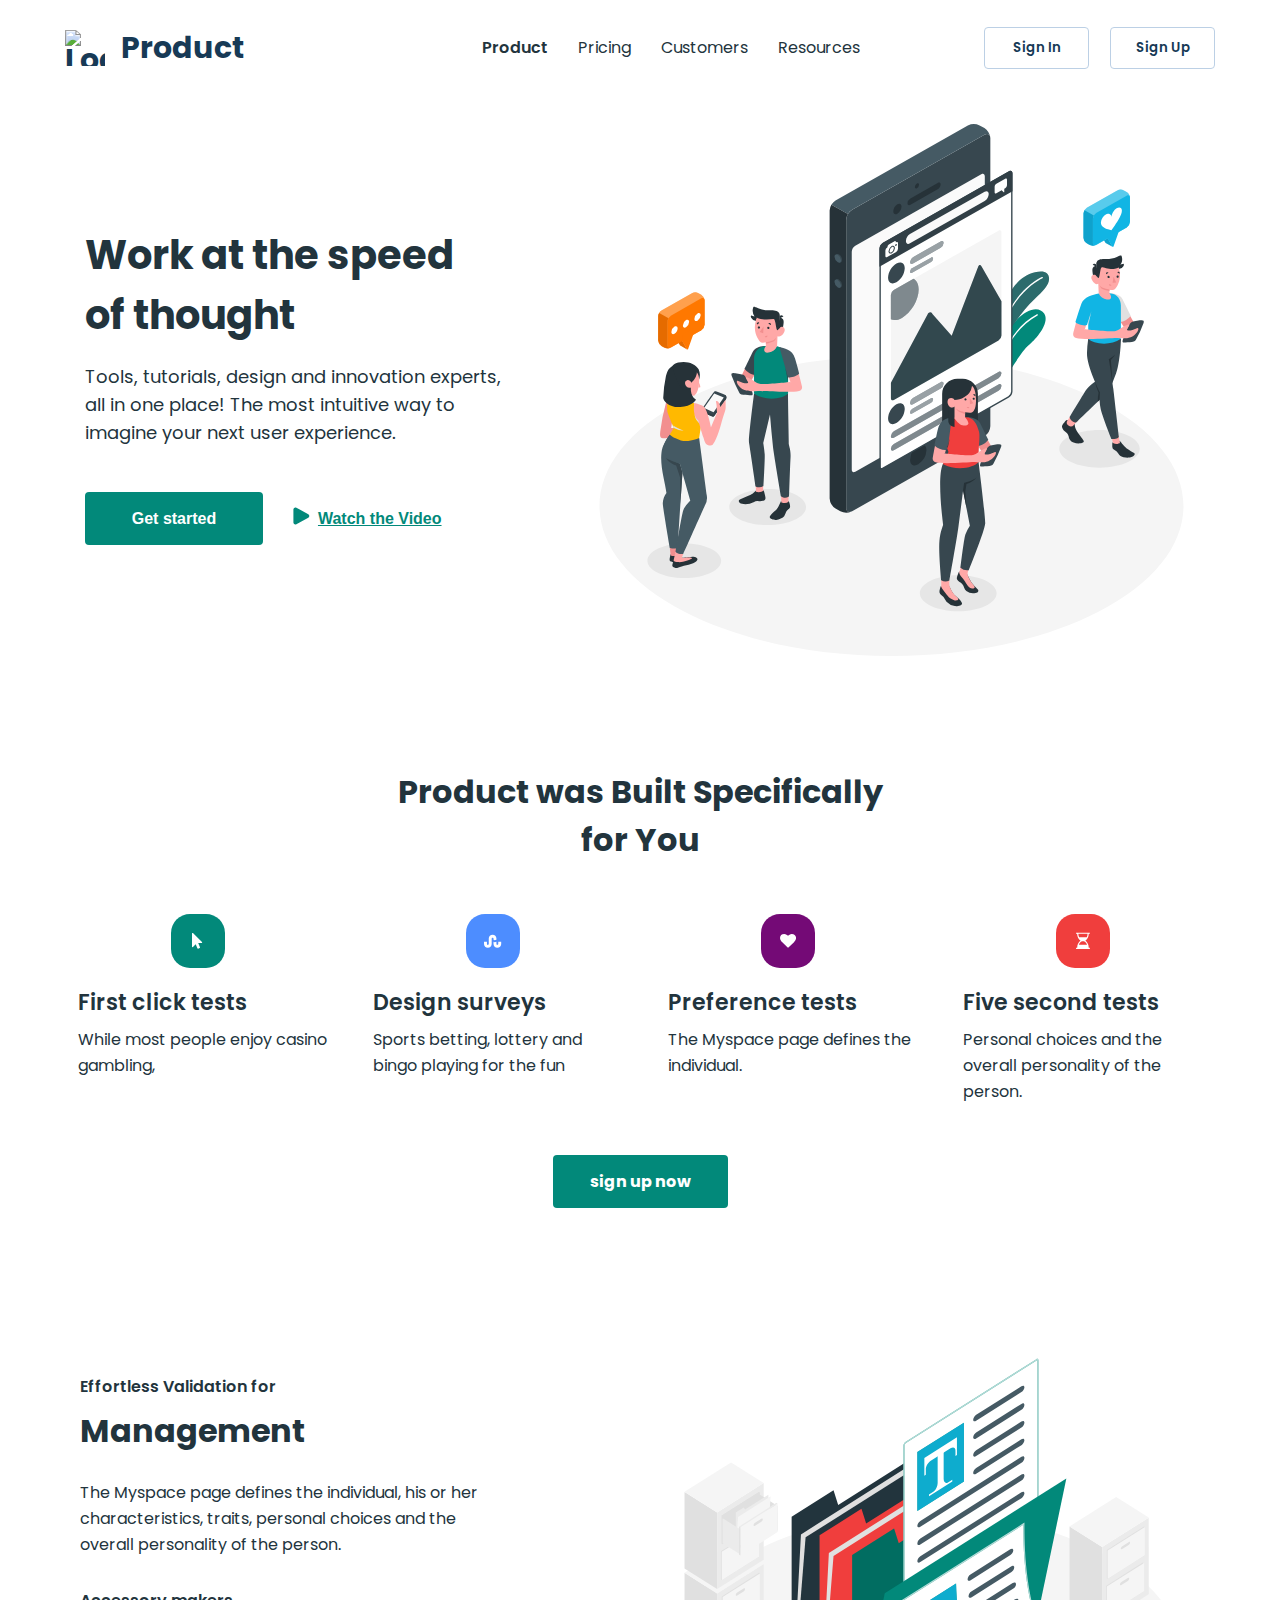
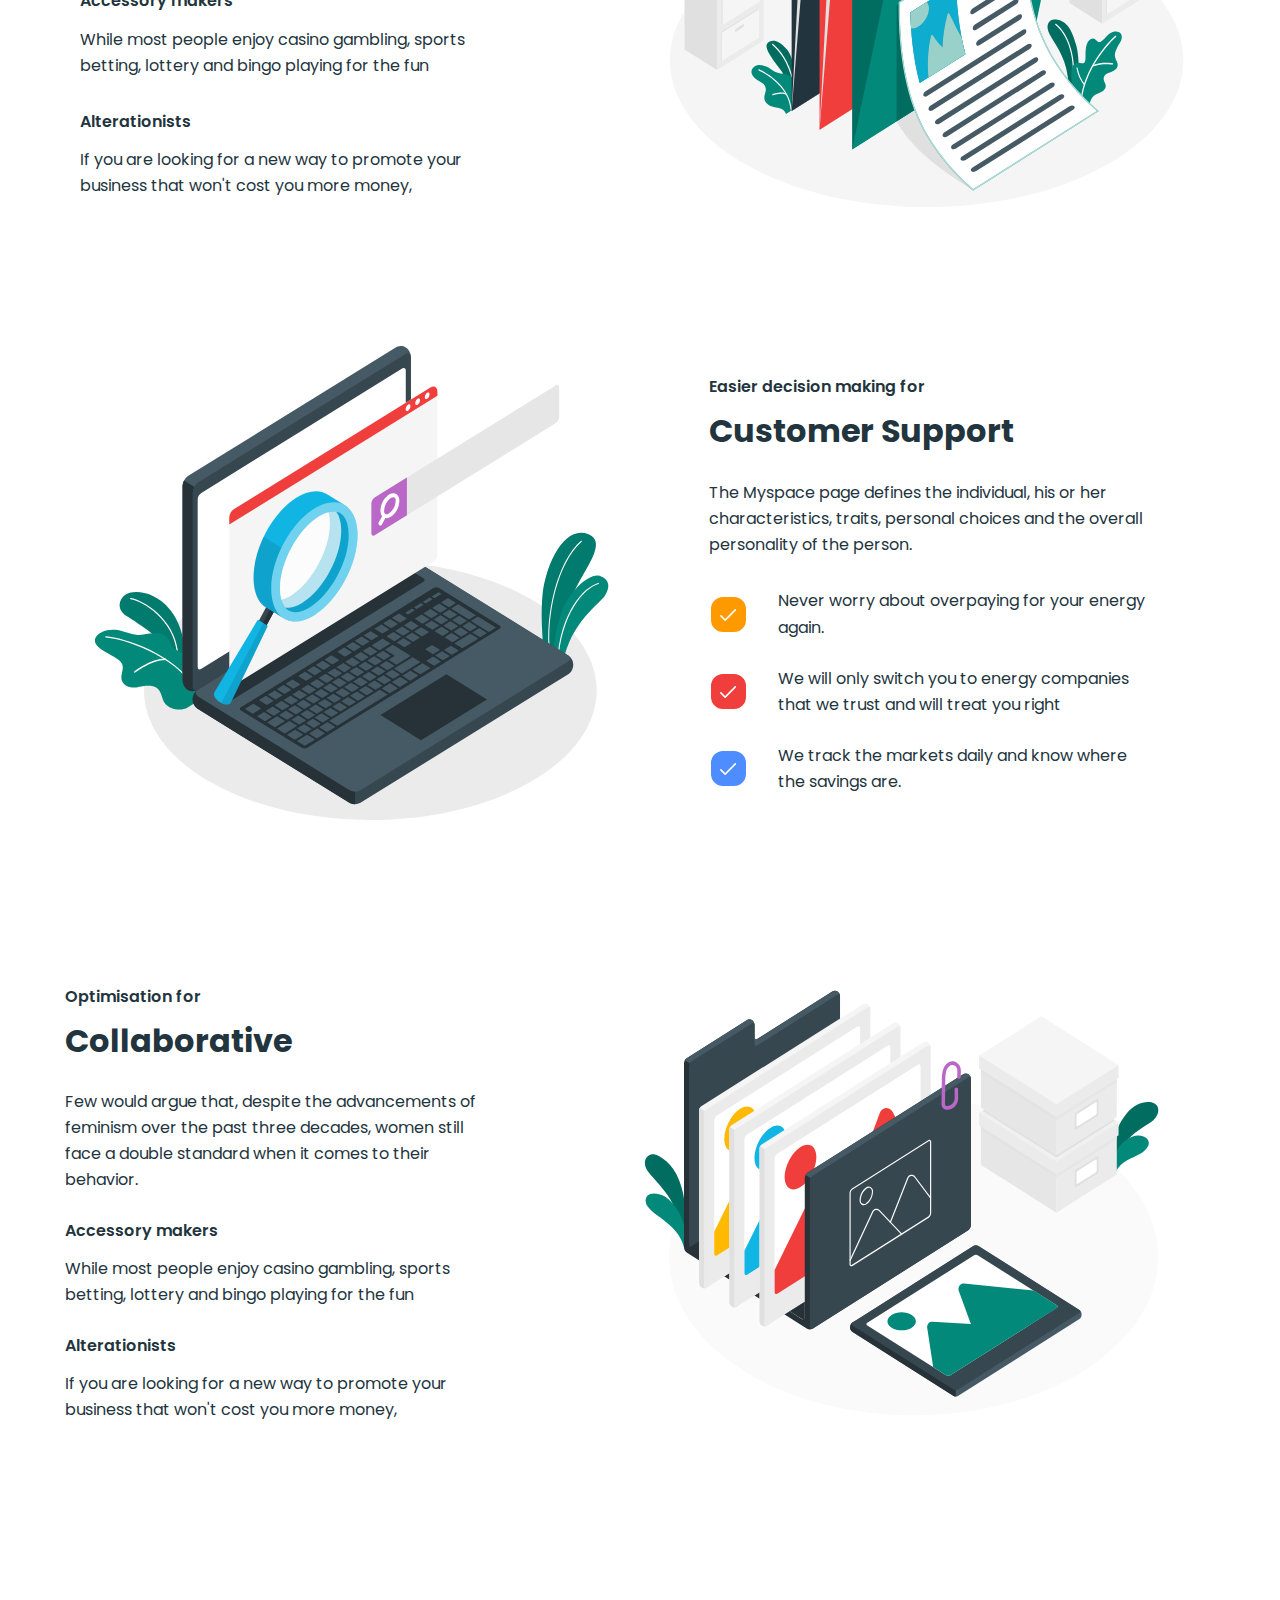
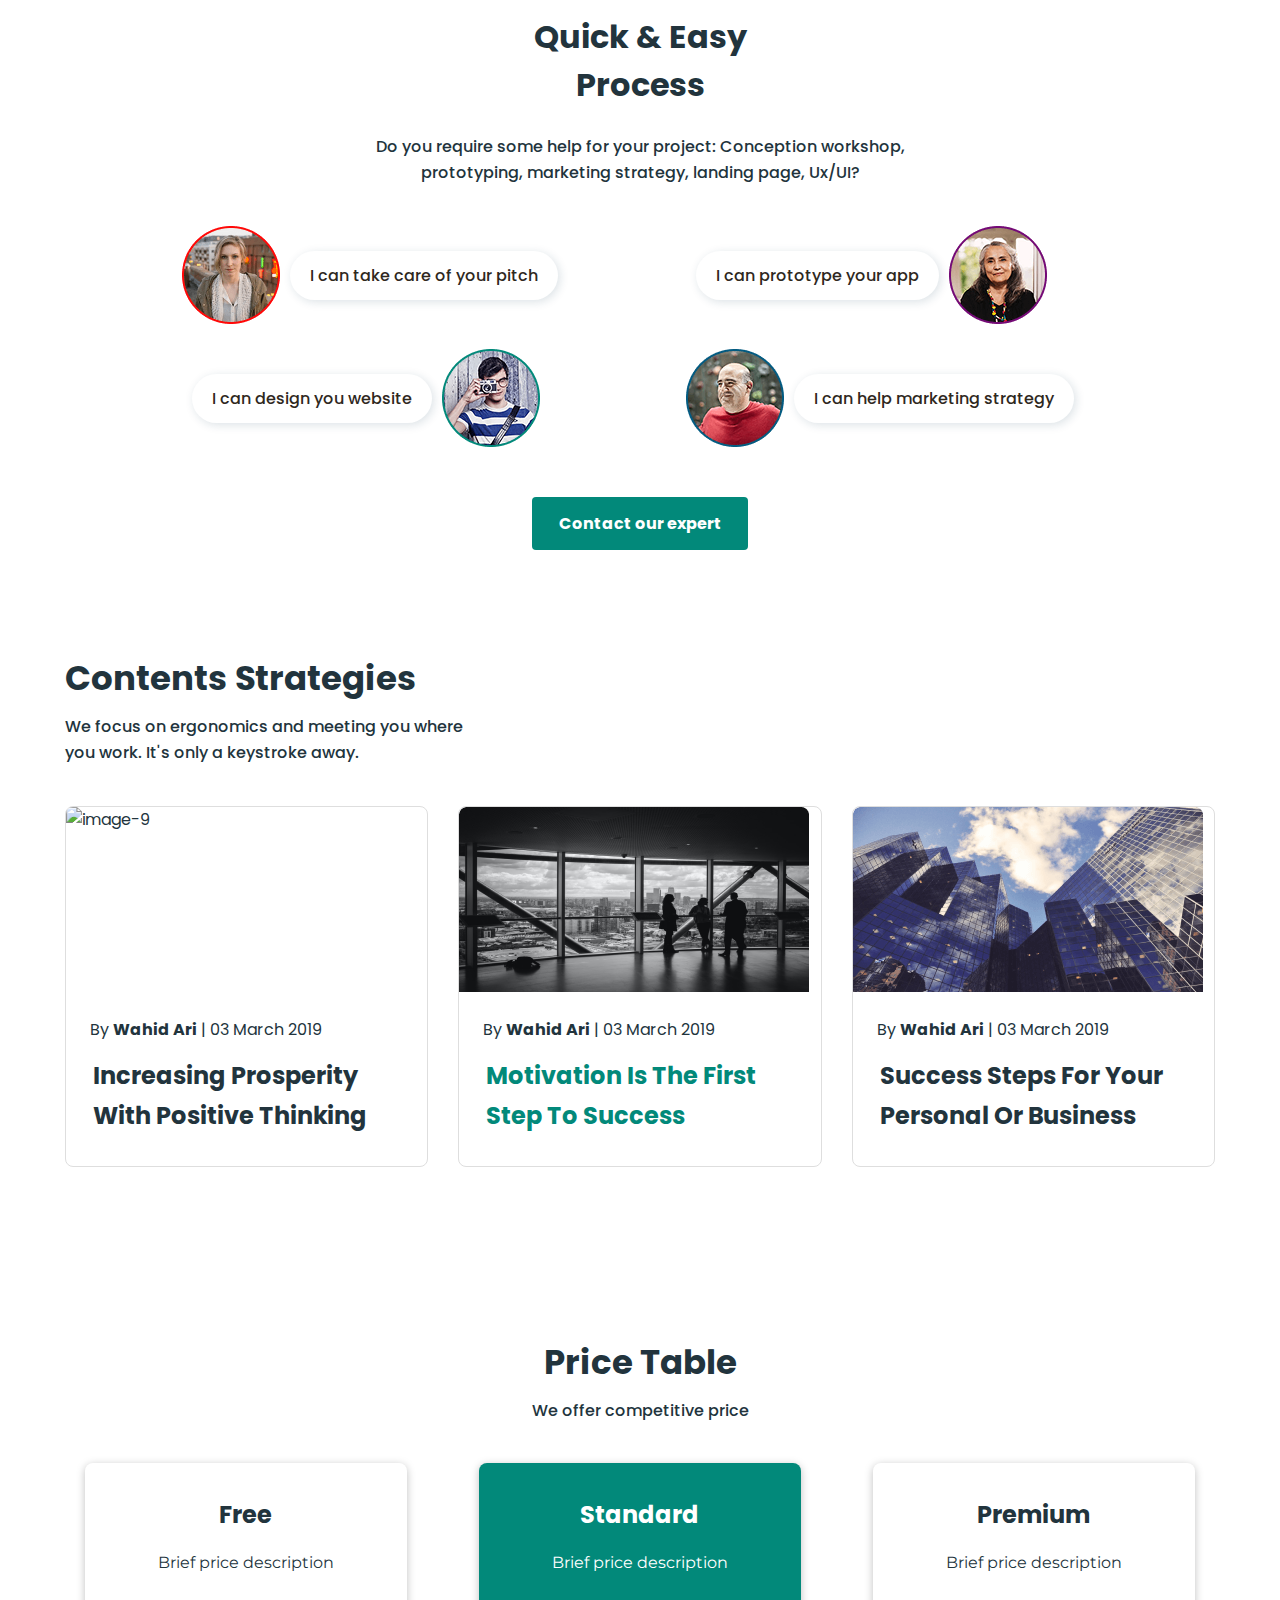
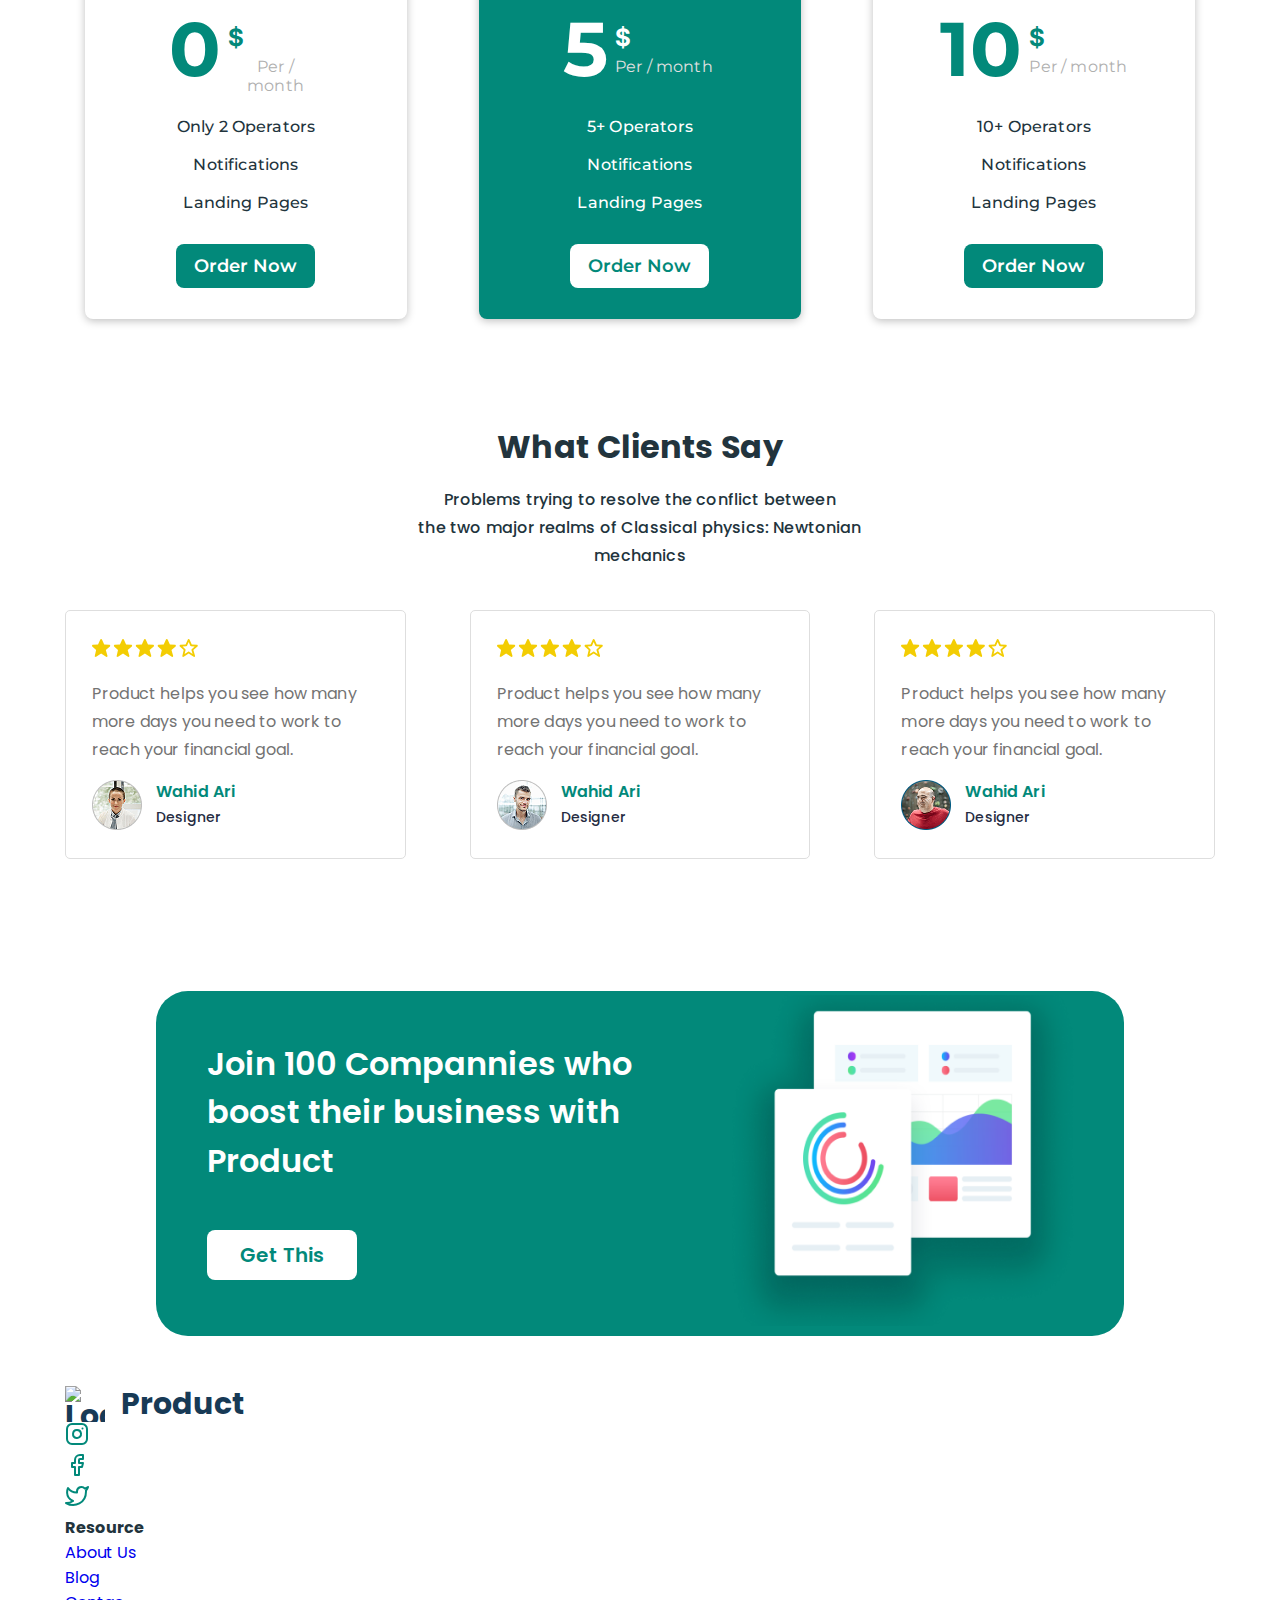
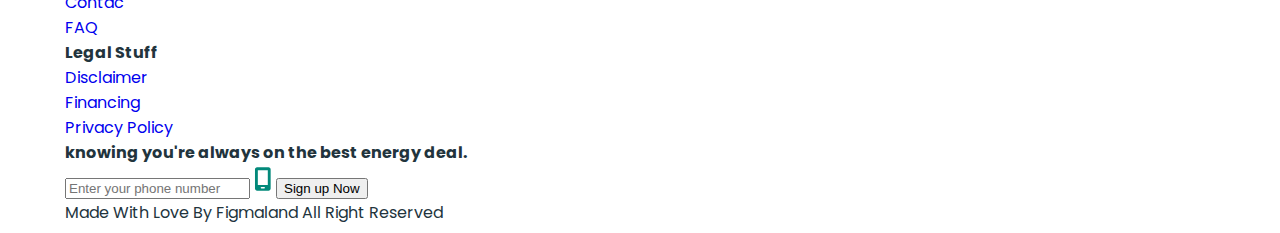
==== commit 1def95a2: "fixid strategies" ====
--- a/index.html
+++ b/index.html
@@ -350,7 +350,7 @@
                             Success</h3>
                     </li>
                     <li class="strategies-items">
-                        <img src="./images/bitmap-2.png" alt="Bitmap-2" width="350" height="185">
+                        <img src="./images/bitmap2.png" alt="Bitmap2" width="350" height="185">
                         <p class="strategies-subtext">
                             By <span class="strategies-ari">Wahid Ari</span> | 03 March 2019
                         </p>
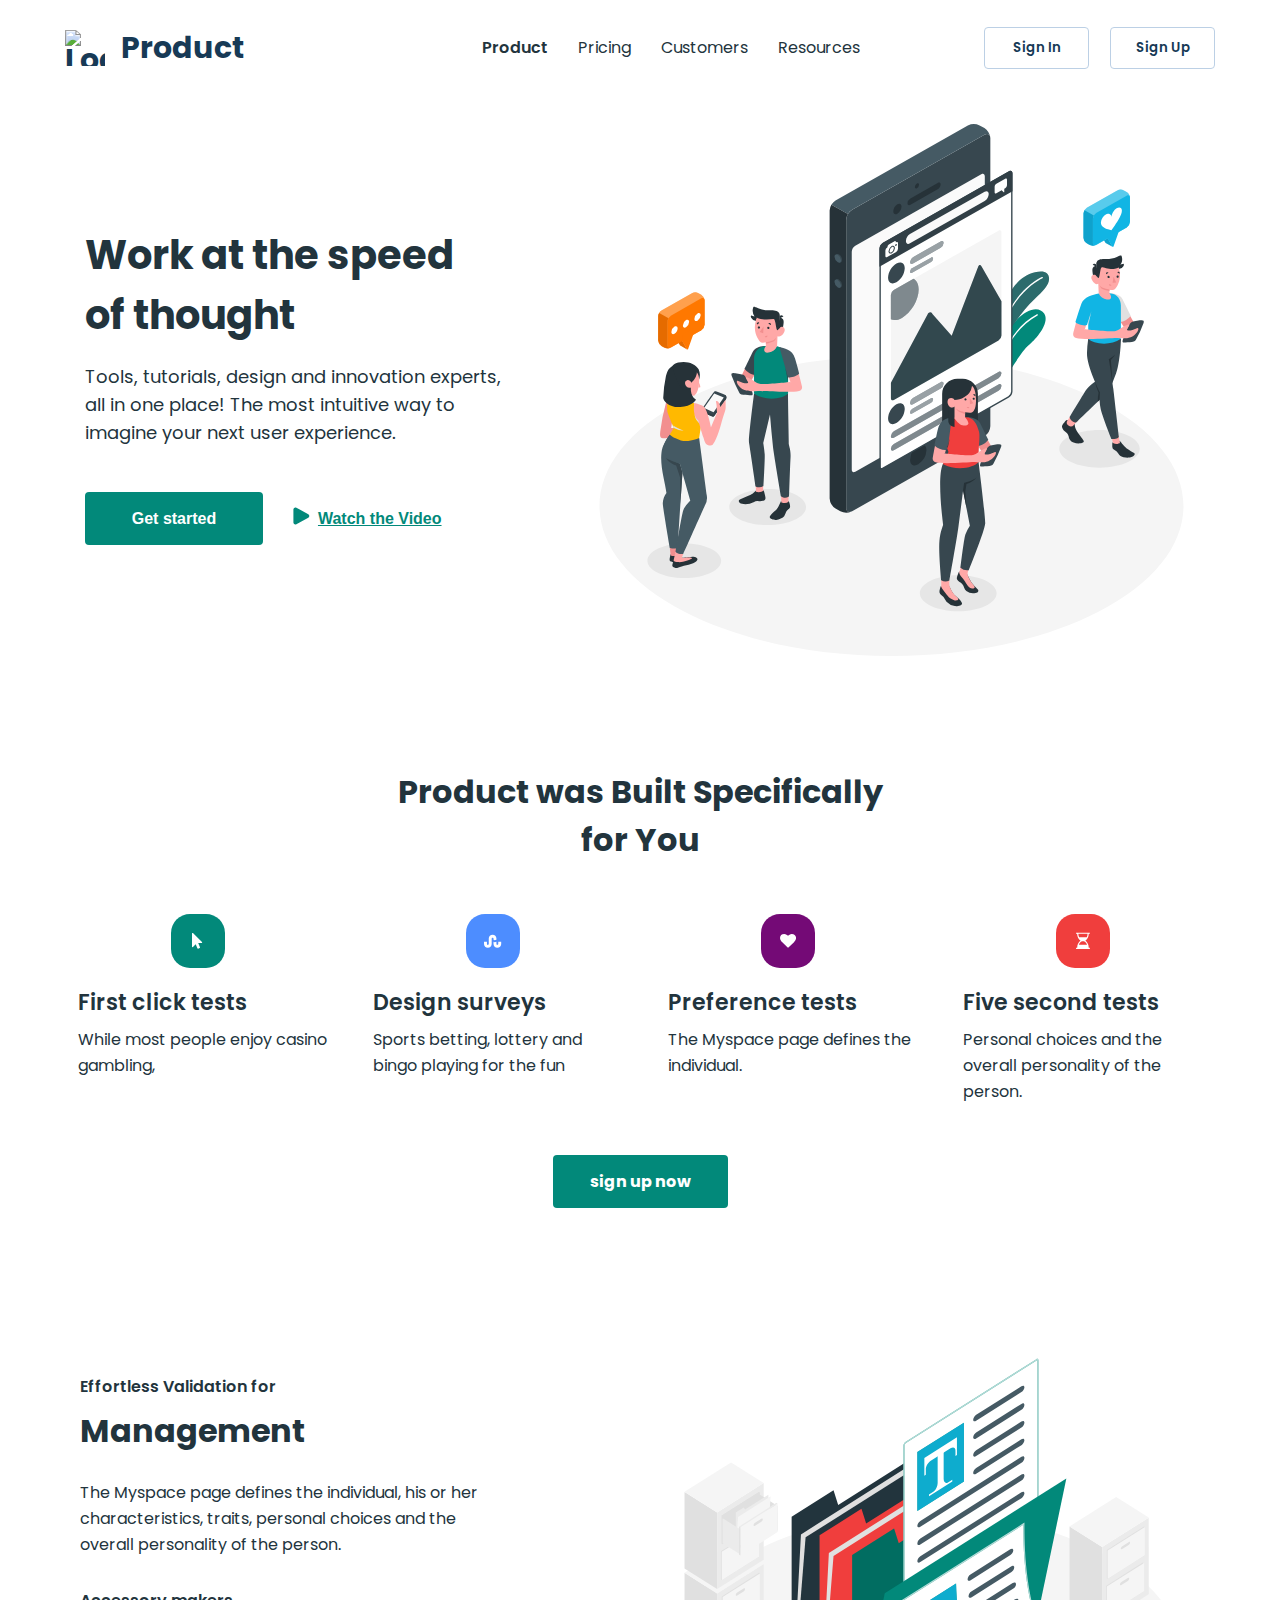
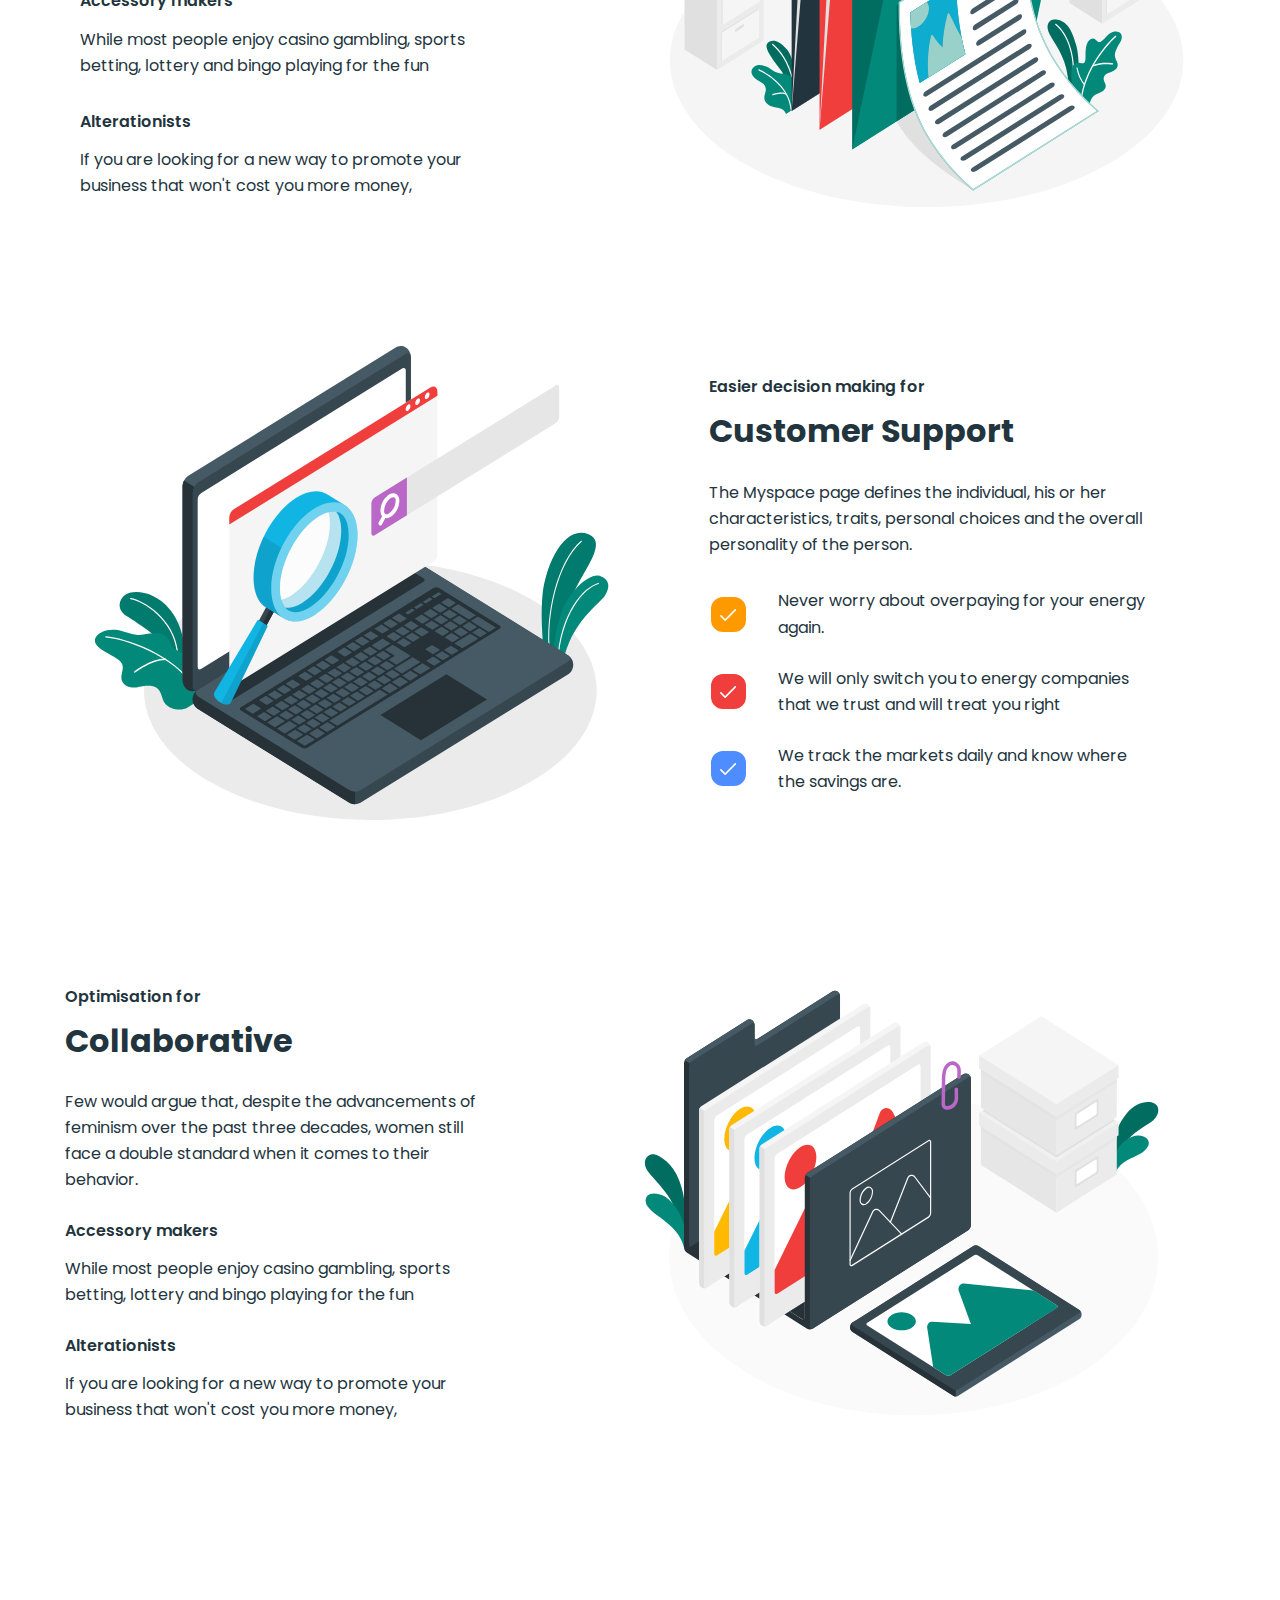
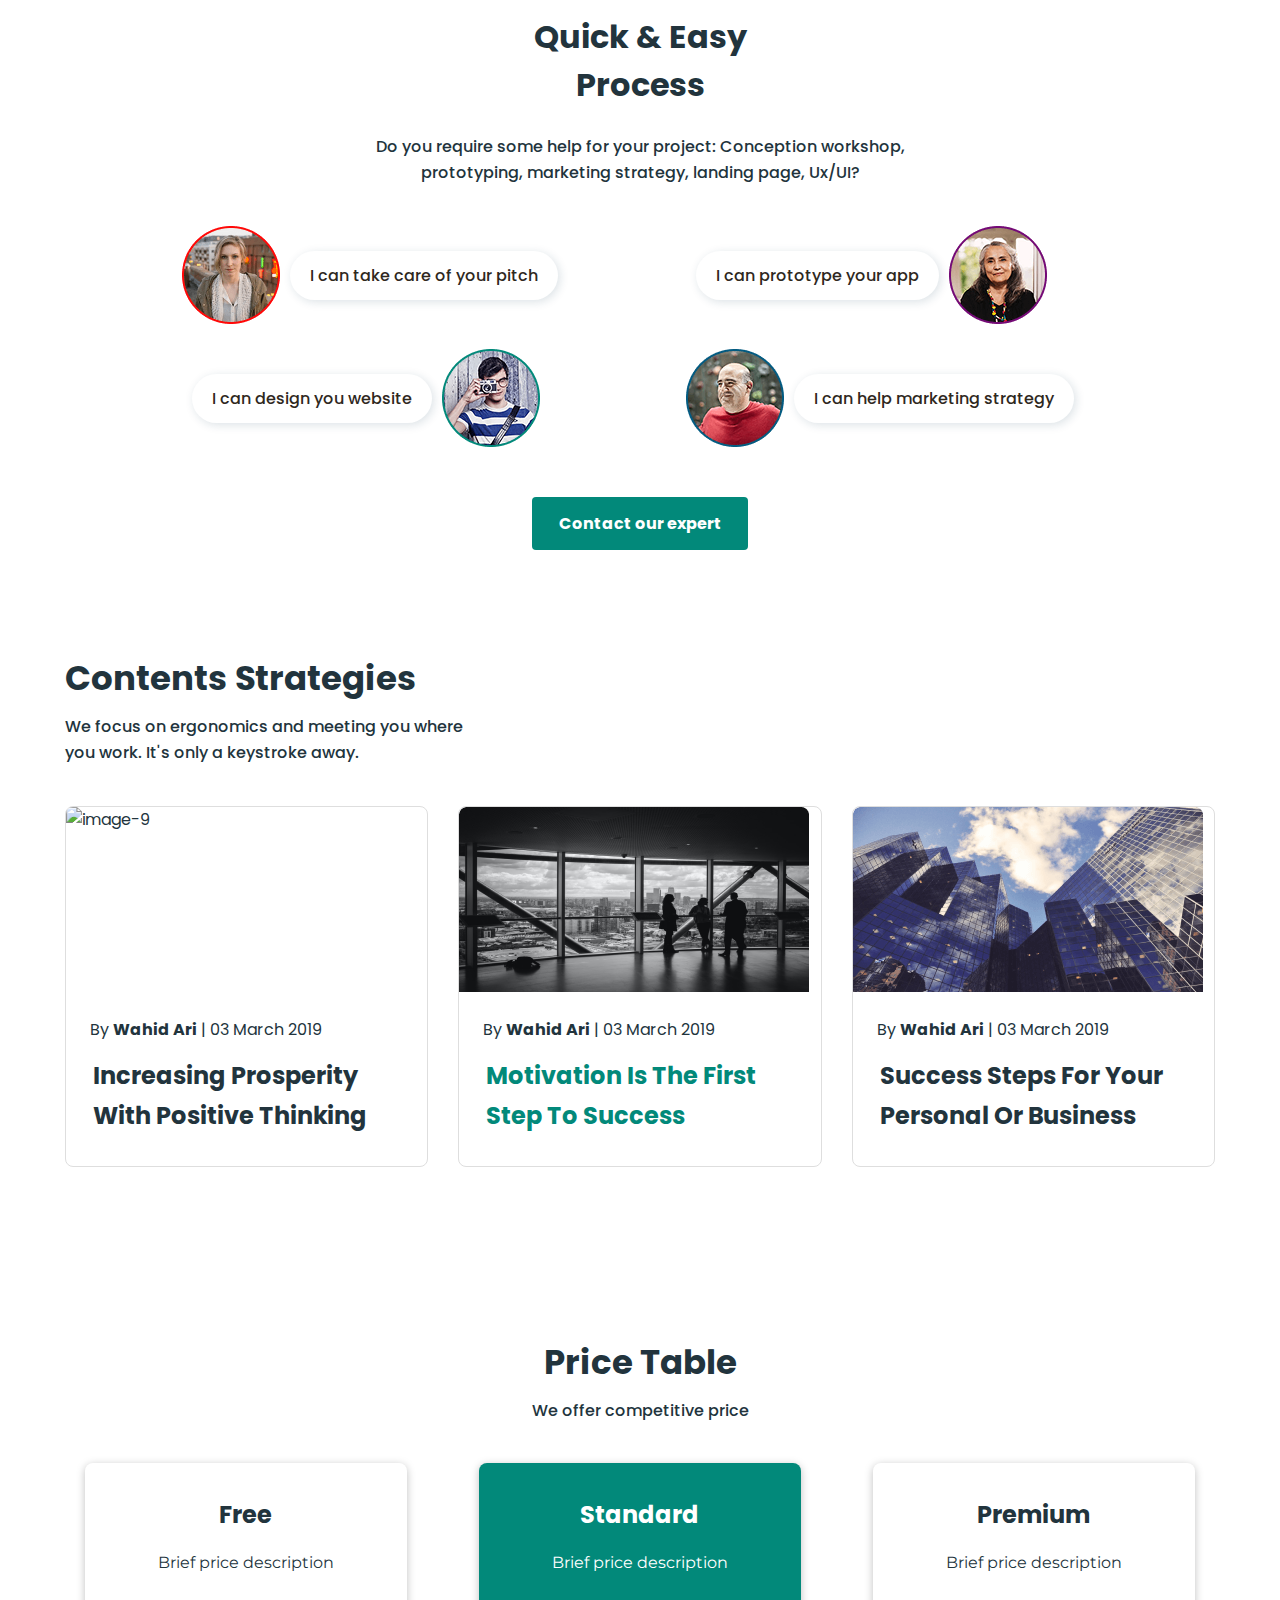
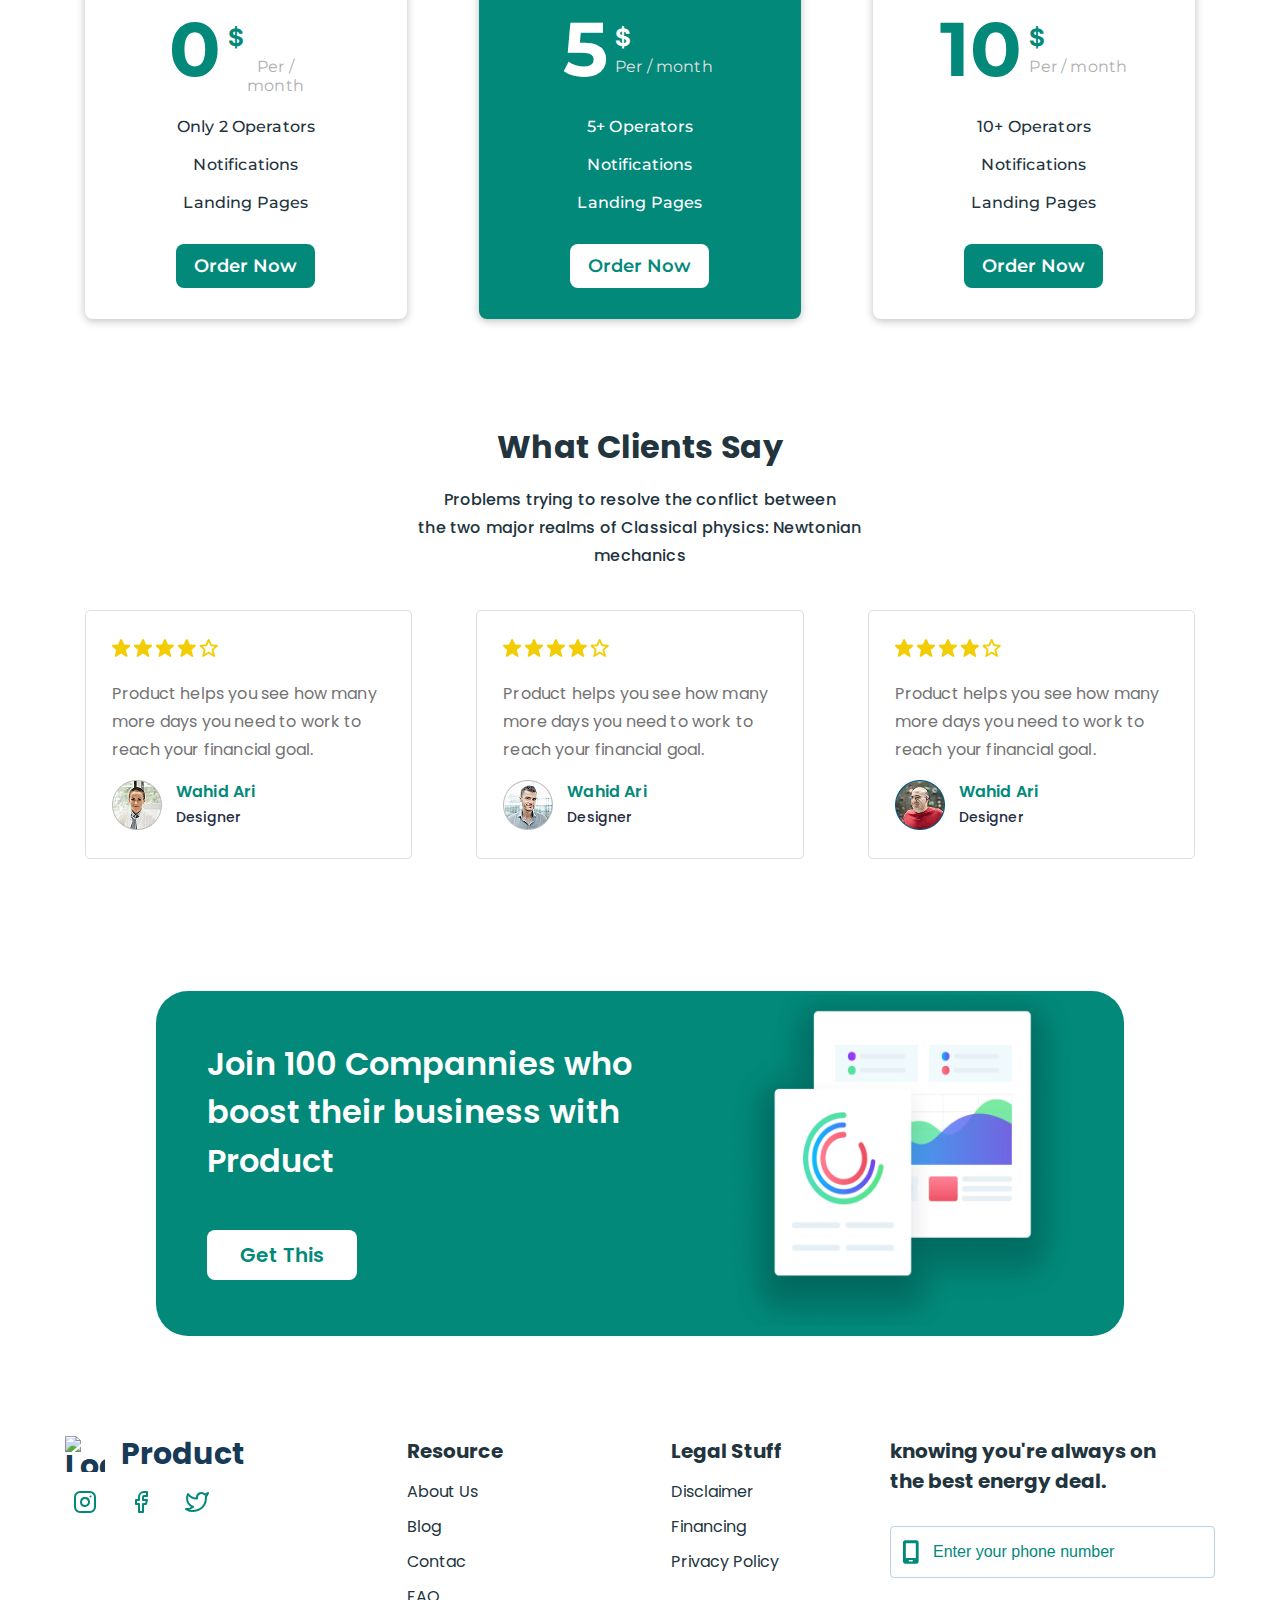
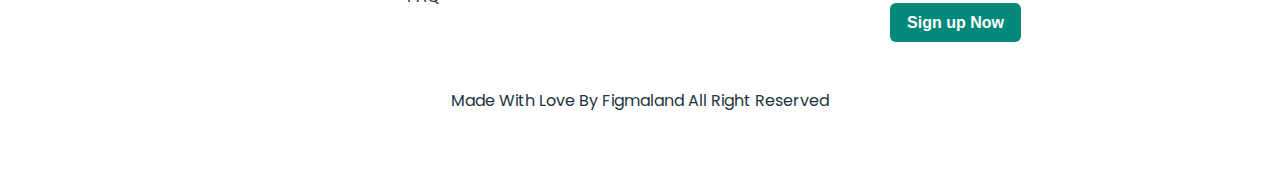
==== commit d32cf5b7: "adds footer" ====
--- a/index.html
+++ b/index.html
@@ -517,10 +517,10 @@
 
     <!--#region Footer-->
 
-    <footer>
-        <div class="container container-footer">
+    <footer class="footer">
+        <div class="container container-footer ">
             <div class="footer-logo">
-                <a href="./index.html" class="logo">
+                <a href="./index.html" class="logo logo-footer">
                     <img src="./images/logo.svg" alt="Logo" width="40" height="36" class="logo-img">
                     Product
                 </a>
@@ -589,7 +589,7 @@
             <div class="footer-form">
                 <p class="footer-form-text"><b>knowing you're always on the best energy deal.</b>
                 </p>
-                <form>
+                <form class="form">
                     <label class="form-phone" for="tel">
 
                         <input class="form-input" id="tel" type="text" name="tel" placeholder="Enter your phone number">
--- a/css/styles.css
+++ b/css/styles.css
@@ -1217,6 +1217,11 @@
     display: none;
 }
 
+.feedback-list {
+    width: 327px;
+    margin: 0 auto;
+}
+
 .feedback-items {
     border: 1px solid #dedede;
     border-radius: 5px;
@@ -1294,6 +1299,7 @@
     .feedback-list {
         display: flex;
         gap: 64px;
+        width: 1110px;
     }
 
     .feedback-items {
@@ -1398,5 +1404,208 @@
 
 /* #region Footer */
 
+.footer {
+    padding-top: 50px;
+    padding-bottom: 45px;
+}
+
+.logo-footer {
+    width: 162px;
+    margin-left: 94px;
+    margin-right: 95px;
+    margin-bottom: 25px;
+}
+
+.footer-list-icon {
+    display: flex;
+    align-items: center;
+    text-align: center;
+    margin: 0 auto;
+    gap: 40px;
+    width: 152px;
+    margin-bottom: 32px;
+}
+
+.footer-resourse {
+    width: 118px;
+    height: 178px;
+    margin: 0 auto;
+    margin-bottom: 32px;
+}
+
+.footer-text-contact {
+    font-weight: 500;
+    font-size: 20px;
+    line-height: 1.5;
+    margin-bottom: 8px;
+    text-align: center;
+}
+
+.footer-sublist-contact {
+    text-align: center;
+}
+
+.footer-resourse-contact {
+    font-weight: 400;
+    font-size: 16px;
+    line-height: 2.19;
+    color: #22343d;
+}
+
+.footer-legal {
+    margin-bottom: 32px;
+}
+
+.footer-form {
+    max-width: 325px;
+    margin: 0 auto;
+}
+
+.footer-form-text {
+    font-weight: 500;
+    font-size: 20px;
+    line-height: 1.5;
+    text-align: center;
+    width: 280px;
+    margin: 0 auto;
+    margin-bottom: 34px;
+}
+
+.form-phone {
+    display: flex;
+    align-items: center;
+    background: #F1F5F9;
+    border-radius: 8px;
+    position: relative;
+    margin-bottom: 21px;
+}
+
+.form-icon {
+    position: absolute;
+    left: 12px;
+    top: 50%;
+    transform: translateY(-50%);
+    fill: #06C755;
+}
+
+.form-input {
+    width: 325px;
+    height: 48px;
+    border: 1px solid #bcd0e5;
+    border-radius: 4px;
+    outline: transparent;
+    color: #22343d;
+    padding-left: 42px;
+}
+
+::placeholder {
+    font-weight: 400;
+    font-size: 16px;
+    line-height: 1.75;
+    color: #02897a;
+}
+
+.form-btn {
+    display: block;
+    width: 131px;
+    height: 39px;
+    background-color: #02897a;
+    color: #fff;
+    border: none;
+    padding: 10px 16px;
+    font-size: 16px;
+    border-radius: 6px;
+    cursor: pointer;
+    font-weight: 700;
+    text-align: center;
+    margin: 0 auto;
+}
+
+.form {
+    margin-bottom: 44px;
+}
+
+.footer-text-finish {
+    font-weight: 400;
+    font-size: 16px;
+    line-height: 1.88;
+    text-align: center;
+    width: 361px;
+}
+
+@media screen and (min-width: 1150px) {
+    .container-footer {
+        display: flex;
+        justify-content: space-between;
+        align-items: flex-start;
+        flex-wrap: wrap;
+    }
+
+    .footer-logo {
+        display: block;
+        width: 178px;
+        margin-right: 146px;
+    }
+
+    .logo-footer {
+        width: 178px;
+        margin-left: 0;
+        margin-bottom: 18px;
+    }
+
+    .footer-list-icon {
+        width: 152px;
+        margin: 0;
+        gap: 16px;
+        justify-content: center;
+    }
+
+    .footer-item-icon {
+        width: calc((100% - 32px) / 3);
+        cursor: pointer;
+    }
+
+    .footer-resourse {
+        height: 205px;
+        margin-right: 129px;
+        margin-left: 0;
+    }
+
+    .footer-text-contact {
+        text-align: left;
+    }
+
+    .footer-sublist-contact {
+        text-align: left;
+    }
+
+    .footer-legal {
+        width: 118px;
+        height: 205px;
+        margin-right: 83px;
+    }
+
+    .footer-form-text {
+        margin-left: 0;
+        text-align: left;
+        margin-bottom: 30px;
+    }
+
+    .form-phone {
+        margin-bottom: 25px;
+    }
+
+    .footer-form {
+        margin: 0;
+    }
+
+    .form-btn {
+        margin: 0;
+    }
+
+    .footer-text-finish {
+        width: 1150px;
+    }
+}
 
 /* #endregion Footer */